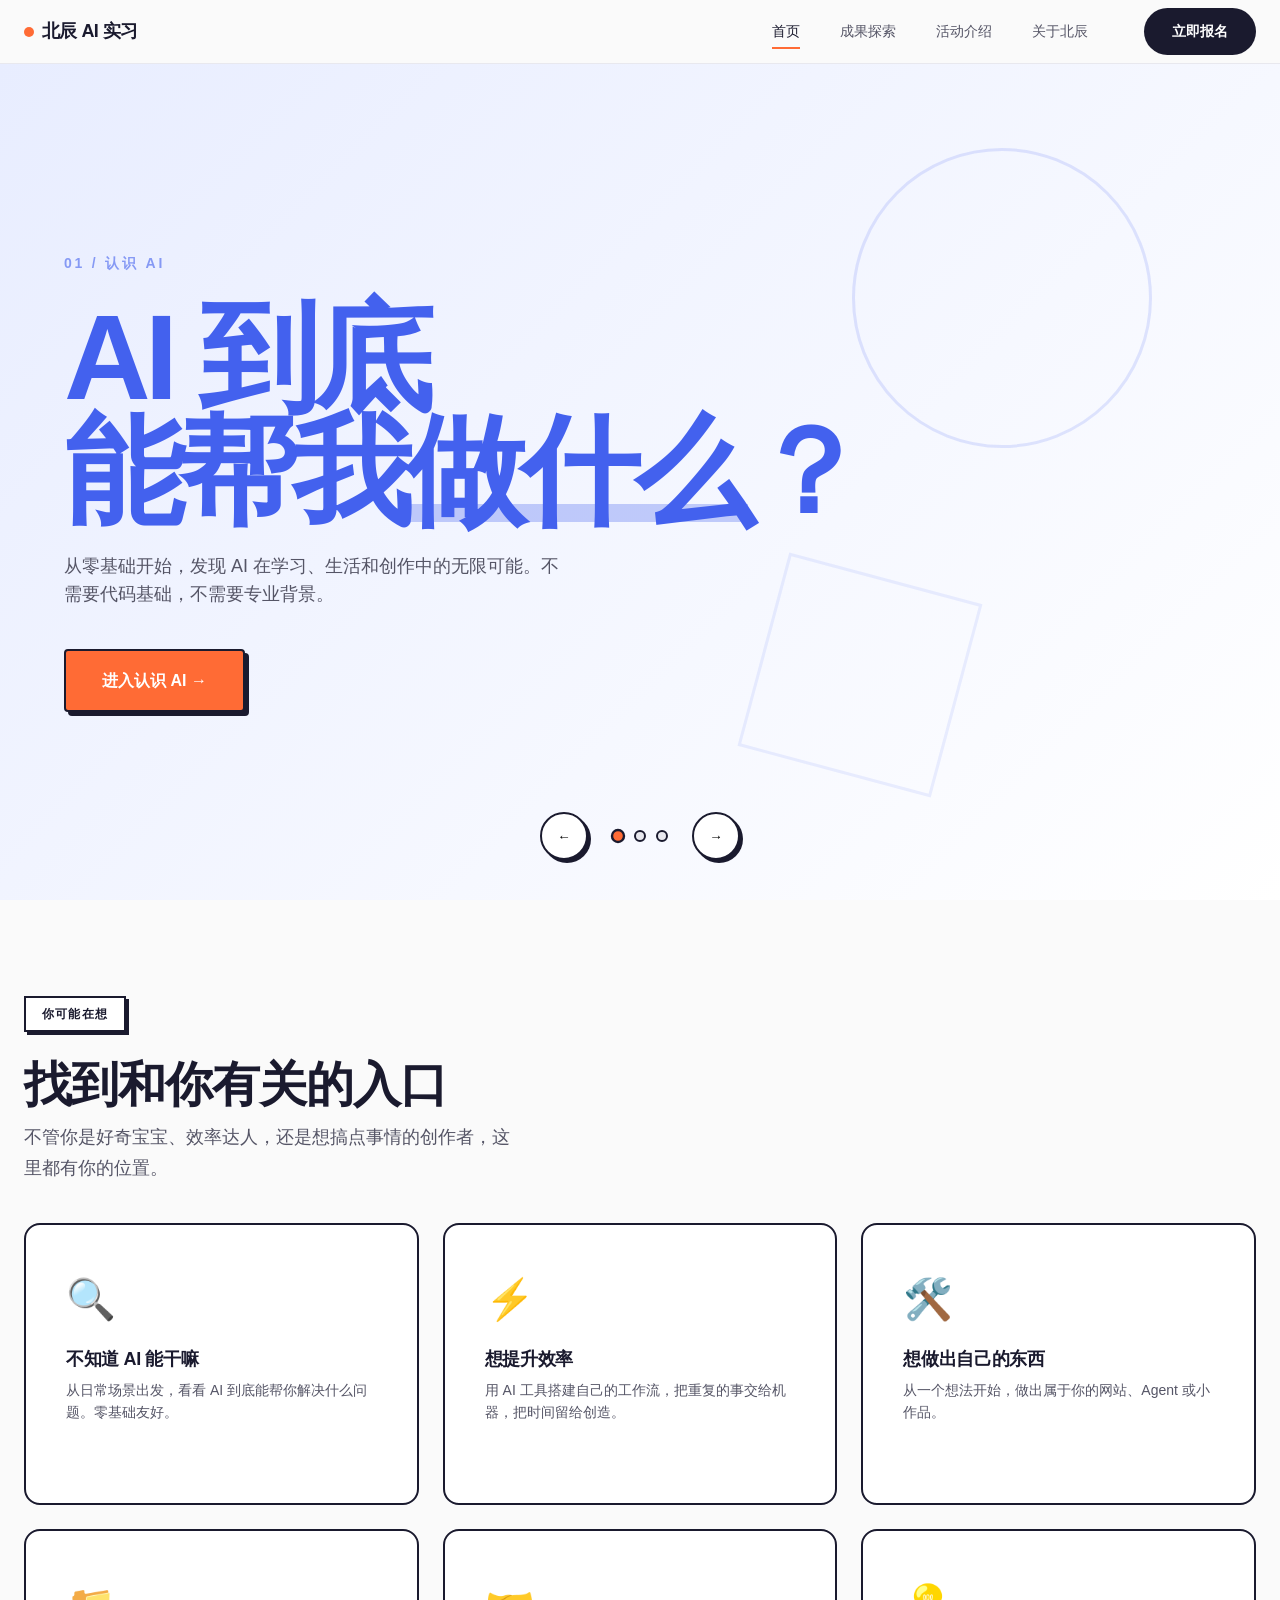
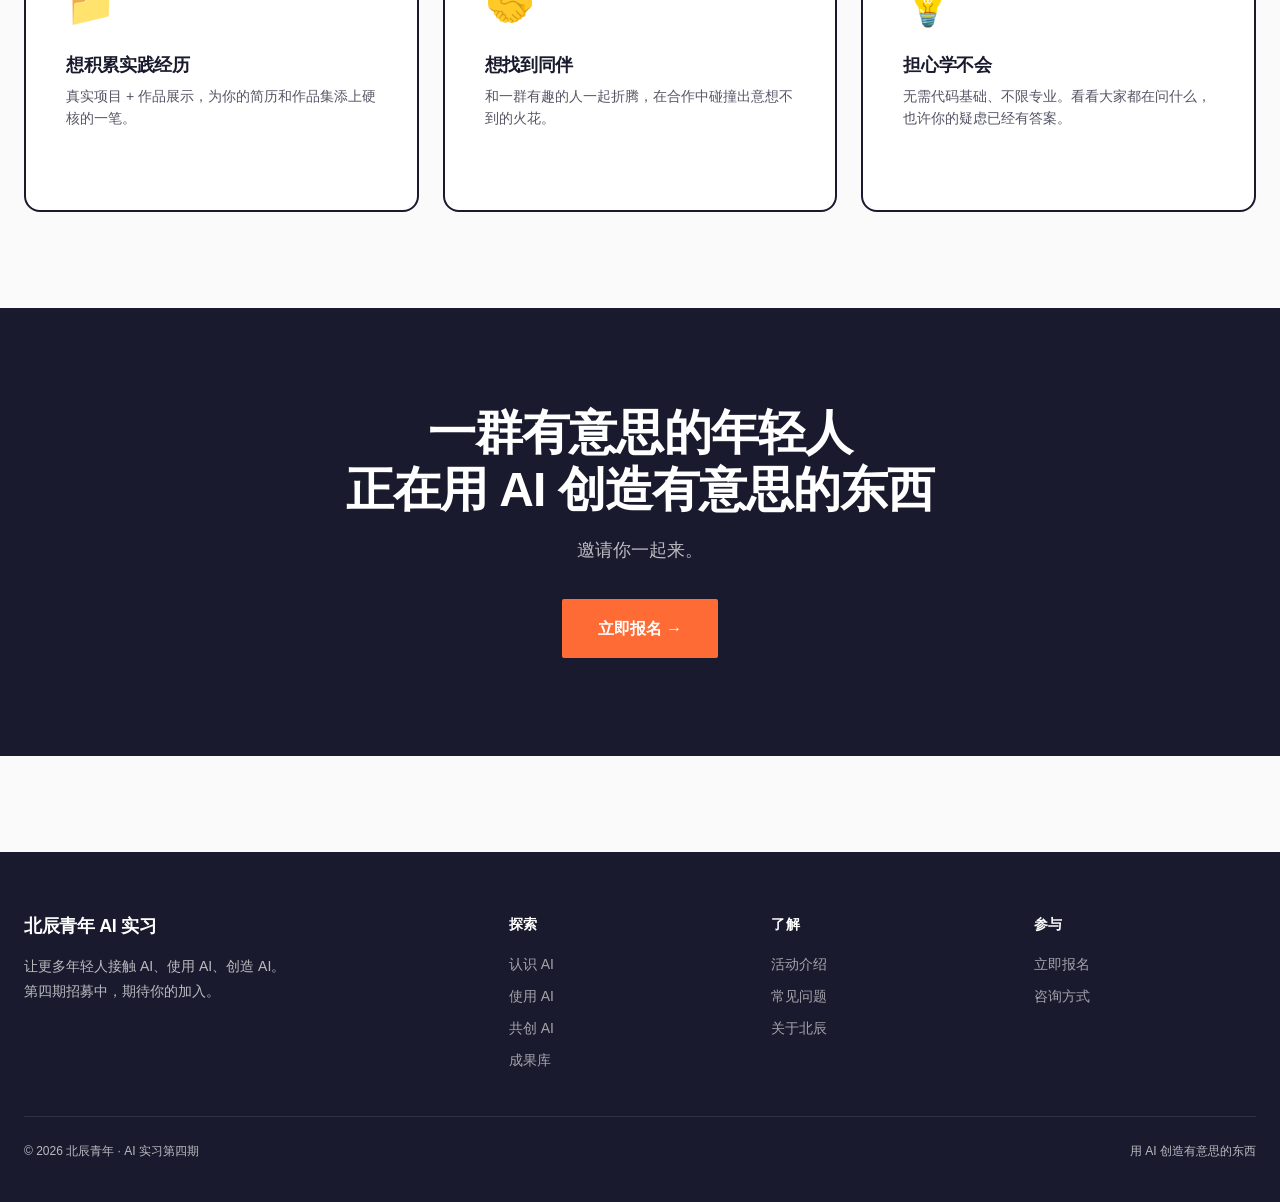
==== index.html @ 61114e10 "feat: 北辰青年AI实习第四期网站初版" ====
<!DOCTYPE html>
<html lang="zh-CN">
<head>
  <meta charset="UTF-8">
  <meta name="viewport" content="width=device-width, initial-scale=1.0">
  <title>北辰青年 AI 实习第四期 | 用 AI 创造有意思的东西</title>
  <meta name="description" content="北辰青年 AI 实习第四期招募中。零基础探索 AI，用 AI 做出自己的作品，和伙伴一起共创。">
  <link rel="stylesheet" href="assets/css/base.css">
  <link rel="stylesheet" href="assets/css/layout.css">
  <link rel="stylesheet" href="assets/css/components.css">
</head>
<body>

  <!-- 导航 -->
  <nav class="nav">
    <div class="nav-inner">
      <a href="index.html" class="nav-logo">
        <span class="nav-logo-dot"></span>
        北辰 AI 实习
      </a>
      <div class="nav-links">
        <a href="index.html" class="nav-link">首页</a>
        <a href="gallery.html" class="nav-link">成果探索</a>
        <a href="about-program.html" class="nav-link">活动介绍</a>
        <a href="about-us.html" class="nav-link">关于北辰</a>
        <a href="apply.html" class="btn btn-primary nav-cta">立即报名</a>
      </div>
      <div class="nav-toggle">
        <span></span><span></span><span></span>
      </div>
    </div>
  </nav>

  <!-- 移动端菜单 -->
  <div class="nav-mobile">
    <a href="index.html" class="nav-mobile-link">首页</a>
    <a href="gallery.html" class="nav-mobile-link">成果探索</a>
    <a href="about-program.html" class="nav-mobile-link">活动介绍</a>
    <a href="about-us.html" class="nav-mobile-link">关于北辰</a>
    <a href="apply.html" class="btn btn-primary" style="text-align:center;margin-top:16px;">立即报名</a>
  </div>

  <main class="main">

    <!-- 首页轮播 -->
    <section class="hero">
      <div class="carousel">
        <div class="carousel-track">

          <!-- Slide 1: 认识 AI -->
          <div class="carousel-slide slide-discover">
            <div class="carousel-deco deco-circle" style="color: var(--theme-discover);"></div>
            <div class="carousel-deco deco-square" style="color: var(--theme-discover);"></div>
            <div class="carousel-slide-inner">
              <div class="carousel-slide-number">01 / 认识 AI</div>
              <h1 class="carousel-slide-title">
                AI 到底<br>能帮我<span class="highlight">做什么</span>？
              </h1>
              <p class="carousel-slide-desc">
                从零基础开始，发现 AI 在学习、生活和创作中的无限可能。不需要代码基础，不需要专业背景。
              </p>
              <a href="discover.html" class="btn btn-brutal btn-lg">进入认识 AI →</a>
            </div>
          </div>

          <!-- Slide 2: 使用 AI -->
          <div class="carousel-slide slide-create">
            <div class="carousel-deco deco-circle" style="color: var(--theme-create);"></div>
            <div class="carousel-deco deco-line" style="color: var(--theme-create);"></div>
            <div class="carousel-slide-inner">
              <div class="carousel-slide-number">02 / 使用 AI</div>
              <h1 class="carousel-slide-title">
                我能用 AI<br><span class="highlight">做出什么</span>？
              </h1>
              <p class="carousel-slide-desc">
                把想法变成作品。做网站、做 Agent、做效率工具，从 0 到 1 拥有自己的 AI 项目。
              </p>
              <a href="create.html" class="btn btn-brutal btn-lg">进入使用 AI →</a>
            </div>
          </div>

          <!-- Slide 3: 共创 AI -->
          <div class="carousel-slide slide-collab">
            <div class="carousel-deco deco-square" style="color: #059669;"></div>
            <div class="carousel-deco deco-circle" style="color: #059669;"></div>
            <div class="carousel-slide-inner">
              <div class="carousel-slide-number">03 / 共创 AI</div>
              <h1 class="carousel-slide-title">
                和伙伴一起<br>能<span class="highlight">创造什么</span>？
              </h1>
              <p class="carousel-slide-desc">
                组队实践、跨界碰撞，在真实项目中积累经验，找到志同道合的创作者。
              </p>
              <a href="collab.html" class="btn btn-brutal btn-lg">进入共创 AI →</a>
            </div>
          </div>

        </div>

        <!-- 控制 -->
        <div class="carousel-controls">
          <button class="carousel-arrow carousel-prev" aria-label="上一个">←</button>
          <div class="carousel-dots">
            <span class="carousel-dot active"></span>
            <span class="carousel-dot"></span>
            <span class="carousel-dot"></span>
          </div>
          <button class="carousel-arrow carousel-next" aria-label="下一个">→</button>
        </div>
      </div>
    </section>

    <!-- 需求方向卡片 -->
    <section class="needs-section">
      <div class="container">
        <div class="reveal">
          <span class="page-header-badge">你可能在想</span>
          <h2 style="font-size:var(--text-3xl);margin-bottom:8px;">找到和你有关的入口</h2>
          <p style="color:var(--color-text-secondary);font-size:var(--text-lg);max-width:500px;">不管你是好奇宝宝、效率达人，还是想搞点事情的创作者，这里都有你的位置。</p>
        </div>

        <div class="needs-grid">
          <a href="discover.html" class="need-card reveal" style="--card-accent: var(--theme-discover);">
            <div class="need-card-icon">🔍</div>
            <h3 class="need-card-title">不知道 AI 能干嘛</h3>
            <p class="need-card-desc">从日常场景出发，看看 AI 到底能帮你解决什么问题。零基础友好。</p>
            <div class="need-card-arrow">去看看 →</div>
          </a>

          <a href="create.html" class="need-card reveal" style="--card-accent: var(--theme-create);">
            <div class="need-card-icon">⚡</div>
            <h3 class="need-card-title">想提升效率</h3>
            <p class="need-card-desc">用 AI 工具搭建自己的工作流，把重复的事交给机器，把时间留给创造。</p>
            <div class="need-card-arrow">去看看 →</div>
          </a>

          <a href="create.html" class="need-card reveal" style="--card-accent: var(--theme-create);">
            <div class="need-card-icon">🛠️</div>
            <h3 class="need-card-title">想做出自己的东西</h3>
            <p class="need-card-desc">从一个想法开始，做出属于你的网站、Agent 或小作品。</p>
            <div class="need-card-arrow">去看看 →</div>
          </a>

          <a href="gallery.html" class="need-card reveal" style="--card-accent: var(--theme-collab);">
            <div class="need-card-icon">📁</div>
            <h3 class="need-card-title">想积累实践经历</h3>
            <p class="need-card-desc">真实项目 + 作品展示，为你的简历和作品集添上硬核的一笔。</p>
            <div class="need-card-arrow">去看看 →</div>
          </a>

          <a href="collab.html" class="need-card reveal" style="--card-accent: var(--theme-collab);">
            <div class="need-card-icon">🤝</div>
            <h3 class="need-card-title">想找到同伴</h3>
            <p class="need-card-desc">和一群有趣的人一起折腾，在合作中碰撞出意想不到的火花。</p>
            <div class="need-card-arrow">去看看 →</div>
          </a>

          <a href="about-program.html#faq" class="need-card reveal" style="--card-accent: var(--color-accent-2);">
            <div class="need-card-icon">💡</div>
            <h3 class="need-card-title">担心学不会</h3>
            <p class="need-card-desc">无需代码基础、不限专业。看看大家都在问什么，也许你的疑虑已经有答案。</p>
            <div class="need-card-arrow">去看看 →</div>
          </a>
        </div>
      </div>
    </section>

    <!-- CTA -->
    <section class="section" style="background:var(--color-text);color:#fff;text-align:center;">
      <div class="container reveal">
        <h2 style="font-size:var(--text-3xl);margin-bottom:16px;color:#fff;">一群有意思的年轻人<br>正在用 AI 创造有意思的东西</h2>
        <p style="color:rgba(255,255,255,0.7);font-size:var(--text-lg);margin-bottom:32px;">邀请你一起来。</p>
        <a href="apply.html" class="btn btn-brutal btn-lg" style="background:var(--color-accent);">立即报名 →</a>
      </div>
    </section>

  </main>

  <!-- 页脚 -->
  <footer class="footer">
    <div class="container">
      <div class="footer-inner">
        <div class="footer-brand">
          <h3>北辰青年 AI 实习</h3>
          <p>让更多年轻人接触 AI、使用 AI、创造 AI。<br>第四期招募中，期待你的加入。</p>
        </div>
        <div class="footer-col">
          <h4>探索</h4>
          <a href="discover.html">认识 AI</a>
          <a href="create.html">使用 AI</a>
          <a href="collab.html">共创 AI</a>
          <a href="gallery.html">成果库</a>
        </div>
        <div class="footer-col">
          <h4>了解</h4>
          <a href="about-program.html">活动介绍</a>
          <a href="about-program.html#faq">常见问题</a>
          <a href="about-us.html">关于北辰</a>
        </div>
        <div class="footer-col">
          <h4>参与</h4>
          <a href="apply.html">立即报名</a>
          <a href="apply.html">咨询方式</a>
        </div>
      </div>
      <div class="footer-bottom">
        <span>© 2026 北辰青年 · AI 实习第四期</span>
        <span>用 AI 创造有意思的东西</span>
      </div>
    </div>
  </footer>

  <script src="assets/js/main.js"></script>
  <script src="assets/js/carousel.js"></script>
</body>
</html>
---- assets/css/base.css ----
/* ============================================
   北辰青年 AI 实习 - 基础样式与变量
   ============================================ */

/* --- CSS 变量 --- */
:root {
  /* 主色 */
  --color-primary: #2D3436;
  --color-accent: #FF6B35;
  --color-accent-2: #00B4D8;
  --color-accent-3: #7B2CBF;

  /* 三主题色 */
  --theme-discover: #4361EE;      /* 认识AI - 探索蓝 */
  --theme-discover-light: #E8EDFF;
  --theme-create: #FF6B35;        /* 使用AI - 创造橙 */
  --theme-create-light: #FFF0E8;
  --theme-collab: #06D6A0;        /* 共创AI - 协作绿 */
  --theme-collab-light: #E6FFF7;

  /* 中性色 */
  --color-bg: #FAFAFA;
  --color-bg-alt: #FFFFFF;
  --color-text: #1A1A2E;
  --color-text-secondary: #555566;
  --color-text-muted: #9999AA;
  --color-border: #E8E8EE;
  --color-border-dark: #1A1A2E;

  /* 字体 */
  --font-sans: 'PingFang SC', 'Hiragino Sans GB', 'Microsoft YaHei', -apple-system, BlinkMacSystemFont, 'Segoe UI', sans-serif;
  --font-display: 'PingFang SC', 'Hiragino Sans GB', 'Microsoft YaHei', sans-serif;
  --font-mono: 'SF Mono', 'Fira Code', monospace;

  /* 字号 */
  --text-xs: 12px;
  --text-sm: 14px;
  --text-base: 16px;
  --text-lg: 18px;
  --text-xl: 24px;
  --text-2xl: 32px;
  --text-3xl: 48px;
  --text-4xl: 72px;
  --text-hero: 120px;

  /* 间距 */
  --space-xs: 8px;
  --space-sm: 16px;
  --space-md: 24px;
  --space-lg: 40px;
  --space-xl: 64px;
  --space-2xl: 96px;

  /* 圆角 */
  --radius-sm: 4px;
  --radius-md: 8px;
  --radius-lg: 16px;
  --radius-full: 999px;

  /* 阴影 */
  --shadow-sm: 0 2px 8px rgba(0,0,0,0.06);
  --shadow-md: 0 4px 16px rgba(0,0,0,0.1);
  --shadow-lg: 0 8px 32px rgba(0,0,0,0.12);
  --shadow-brutal: 4px 4px 0 var(--color-border-dark);

  /* 导航 */
  --nav-height: 64px;

  /* 动效 */
  --transition-fast: 0.2s ease;
  --transition-base: 0.4s cubic-bezier(0.4, 0, 0.2, 1);
  --transition-slow: 0.8s cubic-bezier(0.4, 0, 0.2, 1);
}

/* --- 重置 --- */
*, *::before, *::after {
  margin: 0;
  padding: 0;
  box-sizing: border-box;
}

html {
  scroll-behavior: smooth;
  -webkit-font-smoothing: antialiased;
  -moz-osx-font-smoothing: grayscale;
}

body {
  font-family: var(--font-sans);
  font-size: var(--text-base);
  line-height: 1.7;
  color: var(--color-text);
  background: var(--color-bg);
  overflow-x: hidden;
}

img {
  max-width: 100%;
  height: auto;
  display: block;
}

a {
  color: inherit;
  text-decoration: none;
  transition: color var(--transition-fast);
}

a:hover {
  color: var(--color-accent);
}

button {
  font-family: inherit;
  cursor: pointer;
  border: none;
  background: none;
}

ul, ol {
  list-style: none;
}

/* --- 排版 --- */
h1, h2, h3, h4, h5, h6 {
  font-family: var(--font-display);
  font-weight: 800;
  line-height: 1.2;
  letter-spacing: -0.02em;
}

h1 { font-size: var(--text-3xl); }
h2 { font-size: var(--text-2xl); }
h3 { font-size: var(--text-xl); }

p {
  margin-bottom: var(--space-sm);
}

/* --- 工具类 --- */
.container {
  max-width: 1280px;
  margin: 0 auto;
  padding: 0 var(--space-md);
}

.container-wide {
  max-width: 1440px;
  margin: 0 auto;
  padding: 0 var(--space-md);
}

.text-center { text-align: center; }
.text-accent { color: var(--color-accent); }

.section {
  padding: var(--space-2xl) 0;
}

.section-sm {
  padding: var(--space-xl) 0;
}

/* --- 按钮 --- */
.btn {
  display: inline-flex;
  align-items: center;
  gap: var(--space-xs);
  padding: 12px 28px;
  font-size: var(--text-sm);
  font-weight: 600;
  border-radius: var(--radius-full);
  transition: all var(--transition-fast);
  cursor: pointer;
  white-space: nowrap;
}

.btn-primary {
  background: var(--color-text);
  color: #fff;
}

.btn-primary:hover {
  background: var(--color-accent);
  color: #fff;
  transform: translateY(-2px);
  box-shadow: var(--shadow-md);
}

.btn-outline {
  border: 2px solid var(--color-text);
  color: var(--color-text);
  background: transparent;
}

.btn-outline:hover {
  background: var(--color-text);
  color: #fff;
}

.btn-brutal {
  background: var(--color-accent);
  color: #fff;
  border: 2px solid var(--color-border-dark);
  box-shadow: var(--shadow-brutal);
  border-radius: var(--radius-sm);
}

.btn-brutal:hover {
  transform: translate(-2px, -2px);
  box-shadow: 6px 6px 0 var(--color-border-dark);
}

.btn-lg {
  padding: 16px 36px;
  font-size: var(--text-base);
}

/* --- 标签 --- */
.tag {
  display: inline-block;
  padding: 4px 12px;
  font-size: var(--text-xs);
  font-weight: 600;
  border-radius: var(--radius-full);
  background: var(--color-bg-alt);
  border: 1px solid var(--color-border);
}

.tag-discover { background: var(--theme-discover-light); color: var(--theme-discover); border-color: var(--theme-discover); }
.tag-create { background: var(--theme-create-light); color: var(--theme-create); border-color: var(--theme-create); }
.tag-collab { background: var(--theme-collab-light); color: var(--theme-collab); border-color: var(--theme-collab); }

/* --- 卡片 --- */
.card {
  background: var(--color-bg-alt);
  border-radius: var(--radius-lg);
  padding: var(--space-lg);
  transition: all var(--transition-base);
  border: 1px solid var(--color-border);
}

.card:hover {
  transform: translateY(-4px);
  box-shadow: var(--shadow-lg);
}

/* --- 滚动动画 --- */
.reveal {
  opacity: 0;
  transform: translateY(30px);
  transition: opacity var(--transition-slow), transform var(--transition-slow);
}

.reveal.visible {
  opacity: 1;
  transform: translateY(0);
}

/* --- 响应式 --- */
@media (max-width: 768px) {
  :root {
    --text-hero: 56px;
    --text-4xl: 48px;
    --text-3xl: 32px;
    --text-2xl: 24px;
    --space-2xl: 64px;
    --space-xl: 40px;
  }

  .section {
    padding: var(--space-xl) 0;
  }
}

@media (max-width: 480px) {
  :root {
    --text-hero: 40px;
    --text-4xl: 36px;
  }
}
---- assets/css/layout.css ----
/* ============================================
   布局与导航样式
   ============================================ */

/* --- 全局导航 --- */
.nav {
  position: fixed;
  top: 0;
  left: 0;
  right: 0;
  height: var(--nav-height);
  background: rgba(250, 250, 250, 0.92);
  backdrop-filter: blur(12px);
  -webkit-backdrop-filter: blur(12px);
  border-bottom: 1px solid var(--color-border);
  z-index: 1000;
  transition: all var(--transition-base);
}

.nav.scrolled {
  box-shadow: var(--shadow-sm);
}

.nav-inner {
  max-width: 1440px;
  margin: 0 auto;
  padding: 0 var(--space-md);
  height: 100%;
  display: flex;
  align-items: center;
  justify-content: space-between;
}

.nav-logo {
  font-size: var(--text-lg);
  font-weight: 800;
  letter-spacing: -0.03em;
  display: flex;
  align-items: center;
  gap: 8px;
}

.nav-logo-dot {
  width: 10px;
  height: 10px;
  background: var(--color-accent);
  border-radius: 50%;
  display: inline-block;
}

.nav-links {
  display: flex;
  align-items: center;
  gap: var(--space-lg);
}

.nav-link {
  font-size: var(--text-sm);
  font-weight: 500;
  color: var(--color-text-secondary);
  position: relative;
  padding: 4px 0;
}

.nav-link:hover,
.nav-link.active {
  color: var(--color-text);
}

.nav-link.active::after {
  content: '';
  position: absolute;
  bottom: -2px;
  left: 0;
  right: 0;
  height: 2px;
  background: var(--color-accent);
}

.nav-cta {
  margin-left: var(--space-sm);
}

/* 移动端菜单按钮 */
.nav-toggle {
  display: none;
  flex-direction: column;
  gap: 5px;
  padding: 8px;
  cursor: pointer;
}

.nav-toggle span {
  width: 24px;
  height: 2px;
  background: var(--color-text);
  transition: all var(--transition-fast);
}

.nav-toggle.open span:nth-child(1) {
  transform: rotate(45deg) translate(5px, 5px);
}

.nav-toggle.open span:nth-child(2) {
  opacity: 0;
}

.nav-toggle.open span:nth-child(3) {
  transform: rotate(-45deg) translate(5px, -5px);
}

/* 移动端菜单 */
.nav-mobile {
  display: none;
  position: fixed;
  top: var(--nav-height);
  left: 0;
  right: 0;
  bottom: 0;
  background: var(--color-bg);
  padding: var(--space-lg) var(--space-md);
  z-index: 999;
  flex-direction: column;
  gap: var(--space-md);
}

.nav-mobile.open {
  display: flex;
}

.nav-mobile-link {
  font-size: var(--text-xl);
  font-weight: 600;
  padding: var(--space-sm) 0;
  border-bottom: 1px solid var(--color-border);
}

/* --- 主内容区 --- */
.main {
  padding-top: var(--nav-height);
  min-height: 100vh;
}

/* --- 页脚 --- */
.footer {
  background: var(--color-text);
  color: rgba(255,255,255,0.7);
  padding: var(--space-xl) 0 var(--space-lg);
  margin-top: var(--space-2xl);
}

.footer-inner {
  display: grid;
  grid-template-columns: 2fr 1fr 1fr 1fr;
  gap: var(--space-lg);
  margin-bottom: var(--space-lg);
}

.footer-brand h3 {
  color: #fff;
  font-size: var(--text-lg);
  margin-bottom: var(--space-sm);
}

.footer-brand p {
  font-size: var(--text-sm);
  line-height: 1.8;
}

.footer-col h4 {
  color: #fff;
  font-size: var(--text-sm);
  margin-bottom: var(--space-sm);
  text-transform: uppercase;
  letter-spacing: 0.05em;
}

.footer-col a {
  display: block;
  font-size: var(--text-sm);
  padding: 4px 0;
  color: rgba(255,255,255,0.6);
}

.footer-col a:hover {
  color: #fff;
}

.footer-bottom {
  border-top: 1px solid rgba(255,255,255,0.1);
  padding-top: var(--space-md);
  font-size: var(--text-xs);
  display: flex;
  justify-content: space-between;
  align-items: center;
}

/* --- 页面头部（内页） --- */
.page-header {
  padding: var(--space-2xl) 0 var(--space-xl);
  position: relative;
  overflow: hidden;
}

.page-header-title {
  font-size: var(--text-4xl);
  font-weight: 900;
  line-height: 1.1;
  margin-bottom: var(--space-sm);
  letter-spacing: -0.04em;
}

.page-header-subtitle {
  font-size: var(--text-lg);
  color: var(--color-text-secondary);
  max-width: 600px;
}

.page-header-badge {
  display: inline-block;
  padding: 6px 16px;
  background: var(--color-bg-alt);
  border: 2px solid var(--color-border-dark);
  font-size: var(--text-xs);
  font-weight: 700;
  text-transform: uppercase;
  letter-spacing: 0.1em;
  margin-bottom: var(--space-md);
  box-shadow: 3px 3px 0 var(--color-border-dark);
}

/* --- 响应式 --- */
@media (max-width: 900px) {
  .nav-links {
    display: none;
  }

  .nav-toggle {
    display: flex;
  }

  .footer-inner {
    grid-template-columns: 1fr 1fr;
  }
}

@media (max-width: 480px) {
  .footer-inner {
    grid-template-columns: 1fr;
  }

  .footer-bottom {
    flex-direction: column;
    gap: var(--space-xs);
    text-align: center;
  }
}
---- assets/css/components.css ----
/* ============================================
   组件样式 - 轮播、卡片、FAQ、筛选等
   ============================================ */

/* --- 首页轮播 --- */
.hero {
  position: relative;
  height: calc(100vh - var(--nav-height));
  min-height: 600px;
  overflow: hidden;
}

.carousel {
  position: relative;
  width: 100%;
  height: 100%;
}

.carousel-track {
  display: flex;
  height: 100%;
  transition: transform 0.7s cubic-bezier(0.4, 0, 0.2, 1);
}

.carousel-slide {
  min-width: 100%;
  height: 100%;
  display: flex;
  align-items: center;
  position: relative;
  padding: 0 var(--space-xl);
}

.carousel-slide-inner {
  max-width: 1280px;
  margin: 0 auto;
  width: 100%;
  position: relative;
  z-index: 2;
}

.carousel-slide-number {
  font-size: var(--text-sm);
  font-weight: 700;
  letter-spacing: 0.2em;
  text-transform: uppercase;
  margin-bottom: var(--space-md);
  opacity: 0.6;
}

.carousel-slide-title {
  font-size: var(--text-hero);
  font-weight: 900;
  line-height: 0.95;
  letter-spacing: -0.05em;
  margin-bottom: var(--space-md);
  max-width: 900px;
}

.carousel-slide-title .highlight {
  display: inline-block;
  position: relative;
}

.carousel-slide-title .highlight::after {
  content: '';
  position: absolute;
  bottom: 0.05em;
  left: 0;
  right: 0;
  height: 0.15em;
  background: currentColor;
  opacity: 0.3;
  z-index: -1;
}

.carousel-slide-desc {
  font-size: var(--text-lg);
  color: var(--color-text-secondary);
  max-width: 500px;
  margin-bottom: var(--space-lg);
  line-height: 1.6;
}

/* 三主题背景 */
.slide-discover {
  background: linear-gradient(135deg, var(--theme-discover-light) 0%, #fff 100%);
}
.slide-discover .carousel-slide-title { color: var(--theme-discover); }
.slide-discover .carousel-slide-number { color: var(--theme-discover); }

.slide-create {
  background: linear-gradient(135deg, var(--theme-create-light) 0%, #fff 100%);
}
.slide-create .carousel-slide-title { color: var(--theme-create); }
.slide-create .carousel-slide-number { color: var(--theme-create); }

.slide-collab {
  background: linear-gradient(135deg, var(--theme-collab-light) 0%, #fff 100%);
}
.slide-collab .carousel-slide-title { color: #059669; }
.slide-collab .carousel-slide-number { color: #059669; }

/* 轮播装饰图形 */
.carousel-deco {
  position: absolute;
  pointer-events: none;
  z-index: 1;
}

.deco-circle {
  width: 300px;
  height: 300px;
  border-radius: 50%;
  border: 3px solid currentColor;
  opacity: 0.15;
  top: 10%;
  right: 10%;
}

.deco-square {
  width: 200px;
  height: 200px;
  border: 3px solid currentColor;
  opacity: 0.1;
  bottom: 15%;
  right: 25%;
  transform: rotate(15deg);
}

.deco-line {
  width: 150px;
  height: 3px;
  background: currentColor;
  opacity: 0.2;
  top: 25%;
  right: 15%;
}

/* 轮播控制 */
.carousel-controls {
  position: absolute;
  bottom: var(--space-lg);
  left: 50%;
  transform: translateX(-50%);
  display: flex;
  align-items: center;
  gap: var(--space-md);
  z-index: 10;
}

.carousel-arrow {
  width: 48px;
  height: 48px;
  border-radius: 50%;
  background: var(--color-bg-alt);
  border: 2px solid var(--color-border-dark);
  display: flex;
  align-items: center;
  justify-content: center;
  cursor: pointer;
  transition: all var(--transition-fast);
  box-shadow: 3px 3px 0 var(--color-border-dark);
}

.carousel-arrow:hover {
  background: var(--color-text);
  color: #fff;
  transform: scale(1.05);
}

.carousel-arrow:active {
  transform: translate(2px, 2px);
  box-shadow: 1px 1px 0 var(--color-border-dark);
}

.carousel-dots {
  display: flex;
  gap: 10px;
}

.carousel-dot {
  width: 12px;
  height: 12px;
  border-radius: 50%;
  background: var(--color-border);
  border: 2px solid var(--color-border-dark);
  cursor: pointer;
  transition: all var(--transition-fast);
}

.carousel-dot.active {
  background: var(--color-accent);
  transform: scale(1.2);
}

/* --- 需求方向卡片 --- */
.needs-section {
  padding: var(--space-2xl) 0;
}

.needs-grid {
  display: grid;
  grid-template-columns: repeat(3, 1fr);
  gap: var(--space-md);
  margin-top: var(--space-lg);
}

.need-card {
  background: var(--color-bg-alt);
  border: 2px solid var(--color-border-dark);
  border-radius: var(--radius-lg);
  padding: var(--space-lg);
  cursor: pointer;
  transition: all var(--transition-base);
  position: relative;
  overflow: hidden;
}

.need-card::before {
  content: '';
  position: absolute;
  top: 0;
  left: 0;
  width: 100%;
  height: 4px;
  background: var(--card-accent, var(--color-accent));
  transform: scaleX(0);
  transform-origin: left;
  transition: transform var(--transition-base);
}

.need-card:hover {
  transform: translateY(-6px);
  box-shadow: 6px 6px 0 var(--color-border-dark);
}

.need-card:hover::before {
  transform: scaleX(1);
}

.need-card-icon {
  font-size: 40px;
  margin-bottom: var(--space-sm);
}

.need-card-title {
  font-size: var(--text-lg);
  font-weight: 700;
  margin-bottom: var(--space-xs);
}

.need-card-desc {
  font-size: var(--text-sm);
  color: var(--color-text-secondary);
  line-height: 1.6;
}

.need-card-arrow {
  margin-top: var(--space-sm);
  font-size: var(--text-sm);
  font-weight: 600;
  display: flex;
  align-items: center;
  gap: 6px;
  opacity: 0;
  transform: translateX(-10px);
  transition: all var(--transition-base);
}

.need-card:hover .need-card-arrow {
  opacity: 1;
  transform: translateX(0);
}

/* --- 主题页 --- */
.theme-hero {
  padding: var(--space-2xl) 0;
  position: relative;
  overflow: hidden;
}

.theme-hero-title {
  font-size: var(--text-4xl);
  font-weight: 900;
  line-height: 1.05;
  letter-spacing: -0.04em;
  margin-bottom: var(--space-md);
}

.theme-hero-question {
  font-size: var(--text-xl);
  color: var(--color-text-secondary);
  font-weight: 400;
  margin-bottom: var(--space-lg);
}

.theme-needs {
  display: grid;
  grid-template-columns: repeat(3, 1fr);
  gap: var(--space-md);
  margin: var(--space-xl) 0;
}

.theme-need-item {
  padding: var(--space-md);
  border-left: 4px solid var(--theme-color);
  background: var(--color-bg-alt);
  border-radius: 0 var(--radius-md) var(--radius-md) 0;
}

.theme-need-item h4 {
  font-size: var(--text-base);
  font-weight: 700;
  margin-bottom: 6px;
}

.theme-need-item p {
  font-size: var(--text-sm);
  color: var(--color-text-secondary);
  margin: 0;
}

/* 作品预览占位 */
.works-preview {
  display: grid;
  grid-template-columns: repeat(3, 1fr);
  gap: var(--space-md);
  margin: var(--space-lg) 0;
}

.work-placeholder {
  aspect-ratio: 4/3;
  background: var(--color-bg-alt);
  border: 2px dashed var(--color-border);
  border-radius: var(--radius-lg);
  display: flex;
  flex-direction: column;
  align-items: center;
  justify-content: center;
  color: var(--color-text-muted);
  gap: var(--space-xs);
  transition: all var(--transition-base);
}

.work-placeholder:hover {
  border-color: var(--theme-color);
  color: var(--theme-color);
}

.work-placeholder-icon {
  font-size: 36px;
  opacity: 0.5;
}

.work-placeholder-text {
  font-size: var(--text-sm);
  font-weight: 500;
}

/* --- 成果库 --- */
.gallery-filters {
  display: flex;
  gap: var(--space-xs);
  margin-bottom: var(--space-lg);
  flex-wrap: wrap;
}

.filter-btn {
  padding: 8px 20px;
  border-radius: var(--radius-full);
  border: 2px solid var(--color-border-dark);
  background: var(--color-bg-alt);
  font-size: var(--text-sm);
  font-weight: 600;
  cursor: pointer;
  transition: all var(--transition-fast);
}

.filter-btn:hover {
  background: var(--color-text);
  color: #fff;
}

.filter-btn.active {
  background: var(--color-text);
  color: #fff;
}

.gallery-grid {
  display: grid;
  grid-template-columns: repeat(3, 1fr);
  gap: var(--space-md);
}

.gallery-empty {
  grid-column: 1 / -1;
  text-align: center;
  padding: var(--space-2xl) var(--space-lg);
  background: var(--color-bg-alt);
  border-radius: var(--radius-lg);
  border: 2px dashed var(--color-border);
}

.gallery-empty-icon {
  font-size: 64px;
  margin-bottom: var(--space-md);
  opacity: 0.4;
}

.gallery-empty-title {
  font-size: var(--text-xl);
  font-weight: 700;
  margin-bottom: var(--space-xs);
}

.gallery-empty-desc {
  color: var(--color-text-secondary);
  font-size: var(--text-base);
}

/* 作品卡片（有数据时用） */
.work-card {
  background: var(--color-bg-alt);
  border-radius: var(--radius-lg);
  overflow: hidden;
  border: 1px solid var(--color-border);
  transition: all var(--transition-base);
  cursor: pointer;
}

.work-card:hover {
  transform: translateY(-4px);
  box-shadow: var(--shadow-lg);
}

.work-card-cover {
  aspect-ratio: 16/10;
  background: linear-gradient(135deg, var(--theme-discover-light), var(--theme-create-light));
  display: flex;
  align-items: center;
  justify-content: center;
  font-size: 48px;
}

.work-card-body {
  padding: var(--space-md);
}

.work-card-title {
  font-size: var(--text-base);
  font-weight: 700;
  margin-bottom: 6px;
}

.work-card-meta {
  font-size: var(--text-xs);
  color: var(--color-text-muted);
  display: flex;
  gap: var(--space-sm);
}

/* --- FAQ --- */
.faq-list {
  max-width: 800px;
  margin: 0 auto;
}

.faq-item {
  border-bottom: 1px solid var(--color-border);
}

.faq-question {
  width: 100%;
  padding: var(--space-md) 0;
  display: flex;
  justify-content: space-between;
  align-items: center;
  font-size: var(--text-base);
  font-weight: 600;
  text-align: left;
  cursor: pointer;
  transition: color var(--transition-fast);
}

.faq-question:hover {
  color: var(--color-accent);
}

.faq-icon {
  font-size: var(--text-xl);
  font-weight: 300;
  transition: transform var(--transition-fast);
  flex-shrink: 0;
  margin-left: var(--space-sm);
}

.faq-item.open .faq-icon {
  transform: rotate(45deg);
}

.faq-answer {
  max-height: 0;
  overflow: hidden;
  transition: max-height var(--transition-base), padding var(--transition-base);
}

.faq-item.open .faq-answer {
  max-height: 500px;
  padding-bottom: var(--space-md);
}

.faq-answer p {
  color: var(--color-text-secondary);
  line-height: 1.8;
  font-size: var(--text-sm);
}

/* --- 流程时间线 --- */
.timeline {
  display: grid;
  grid-template-columns: repeat(4, 1fr);
  gap: var(--space-md);
  position: relative;
}

.timeline::before {
  content: '';
  position: absolute;
  top: 30px;
  left: 10%;
  right: 10%;
  height: 2px;
  background: var(--color-border);
  z-index: 0;
}

.timeline-step {
  text-align: center;
  position: relative;
  z-index: 1;
}

.timeline-step-num {
  width: 60px;
  height: 60px;
  border-radius: 50%;
  background: var(--color-bg-alt);
  border: 3px solid var(--color-border-dark);
  display: flex;
  align-items: center;
  justify-content: center;
  font-size: var(--text-xl);
  font-weight: 800;
  margin: 0 auto var(--space-sm);
  box-shadow: 3px 3px 0 var(--color-border-dark);
}

.timeline-step-title {
  font-size: var(--text-base);
  font-weight: 700;
  margin-bottom: 6px;
}

.timeline-step-desc {
  font-size: var(--text-sm);
  color: var(--color-text-secondary);
  line-height: 1.6;
}

/* --- 报名页 --- */
.apply-cta {
  text-align: center;
  padding: var(--space-2xl) 0;
}

.apply-qr {
  width: 200px;
  height: 200px;
  background: var(--color-bg-alt);
  border: 2px solid var(--color-border-dark);
  border-radius: var(--radius-md);
  margin: 0 auto var(--space-md);
  display: flex;
  align-items: center;
  justify-content: center;
  font-size: var(--text-sm);
  color: var(--color-text-muted);
}

/* --- 响应式 --- */
@media (max-width: 900px) {
  .needs-grid,
  .theme-needs,
  .works-preview,
  .gallery-grid {
    grid-template-columns: repeat(2, 1fr);
  }

  .timeline {
    grid-template-columns: repeat(2, 1fr);
    gap: var(--space-lg);
  }

  .timeline::before {
    display: none;
  }
}

@media (max-width: 600px) {
  .needs-grid,
  .theme-needs,
  .works-preview,
  .gallery-grid {
    grid-template-columns: 1fr;
  }

  .carousel-slide {
    padding: 0 var(--space-md);
  }

  .timeline {
    grid-template-columns: 1fr;
  }
}
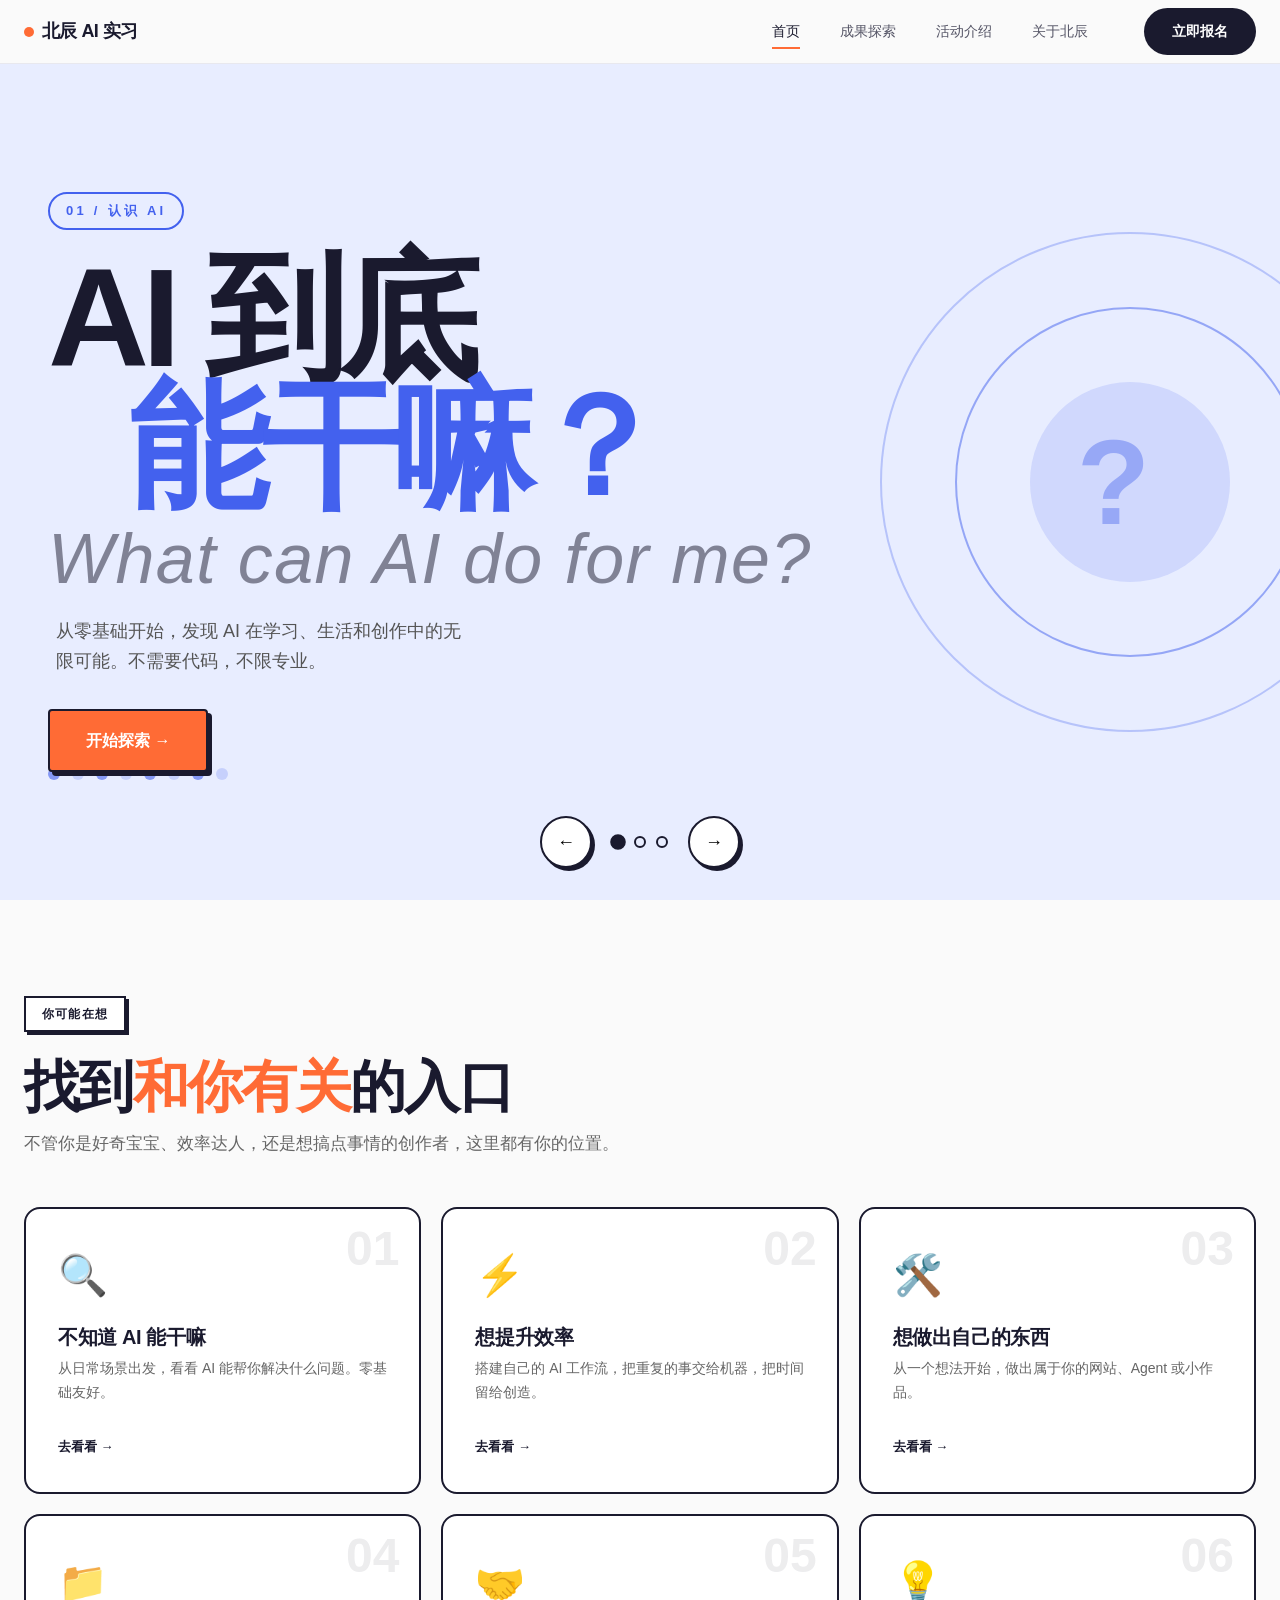
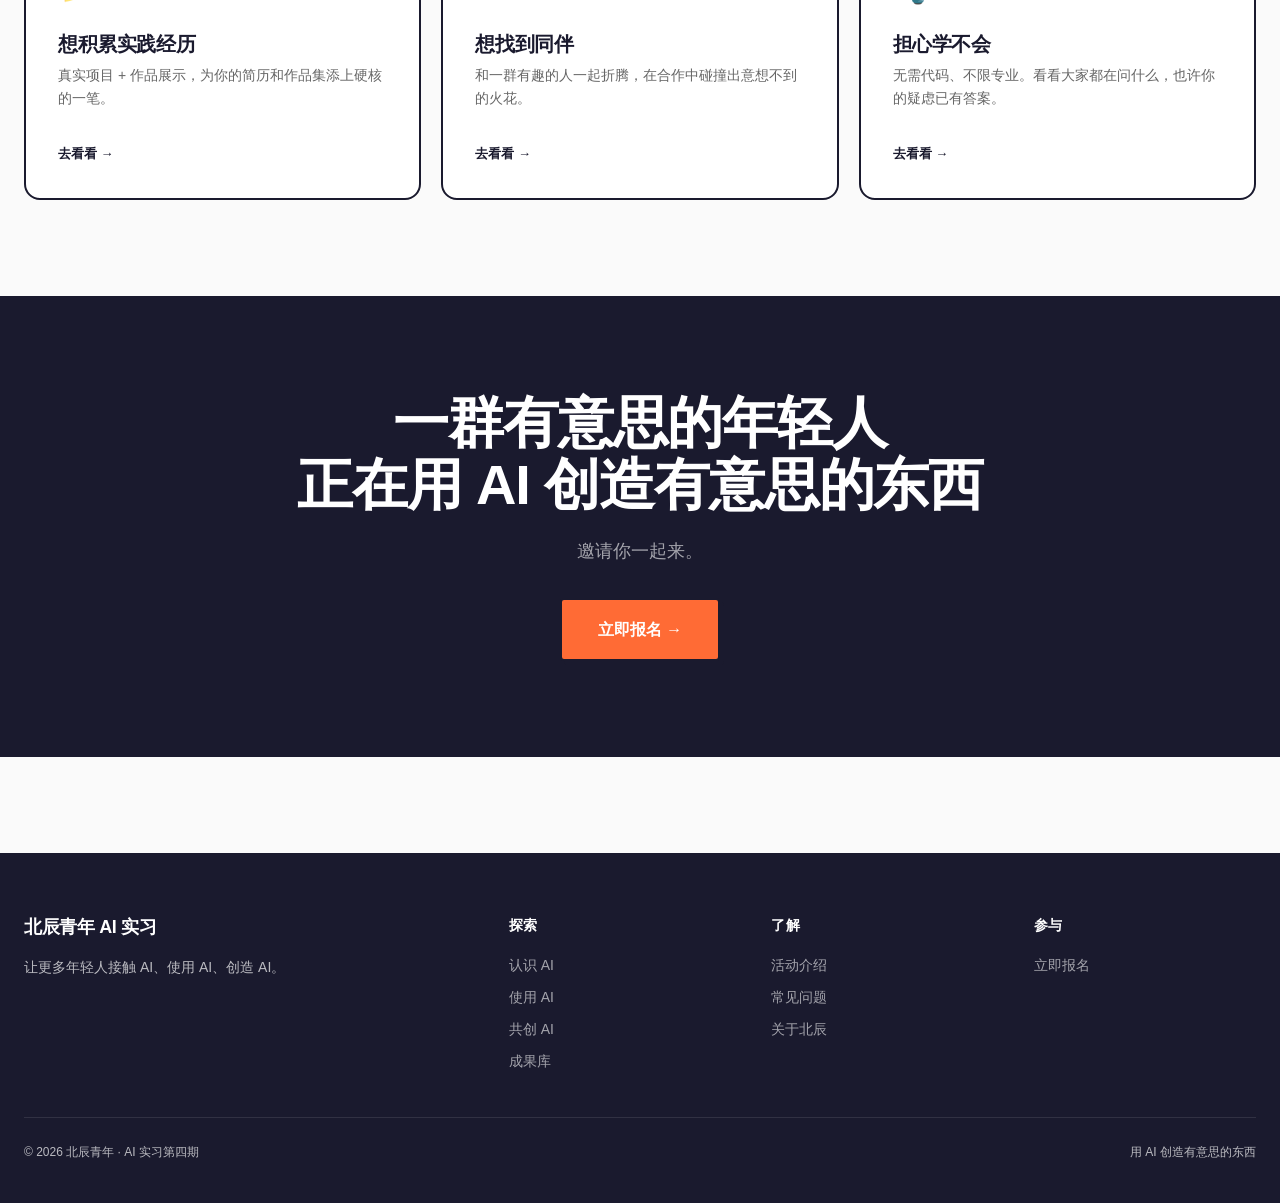
==== commit 26e85cde: "feat: V2视觉重构 - 海报级轮播、错位排版、填充11个作品" ====
--- a/index.html
+++ b/index.html
@@ -11,13 +11,9 @@
 </head>
 <body>
 
-  <!-- 导航 -->
   <nav class="nav">
     <div class="nav-inner">
-      <a href="index.html" class="nav-logo">
-        <span class="nav-logo-dot"></span>
-        北辰 AI 实习
-      </a>
+      <a href="index.html" class="nav-logo"><span class="nav-logo-dot"></span>北辰 AI 实习</a>
       <div class="nav-links">
         <a href="index.html" class="nav-link">首页</a>
         <a href="gallery.html" class="nav-link">成果探索</a>
@@ -25,13 +21,10 @@
         <a href="about-us.html" class="nav-link">关于北辰</a>
         <a href="apply.html" class="btn btn-primary nav-cta">立即报名</a>
       </div>
-      <div class="nav-toggle">
-        <span></span><span></span><span></span>
-      </div>
+      <div class="nav-toggle"><span></span><span></span><span></span></div>
     </div>
   </nav>
 
-  <!-- 移动端菜单 -->
   <div class="nav-mobile">
     <a href="index.html" class="nav-mobile-link">首页</a>
     <a href="gallery.html" class="nav-mobile-link">成果探索</a>
@@ -42,62 +35,96 @@
 
   <main class="main">
 
-    <!-- 首页轮播 -->
+    <!-- 首页轮播 V2 -->
     <section class="hero">
       <div class="carousel">
         <div class="carousel-track">
 
           <!-- Slide 1: 认识 AI -->
           <div class="carousel-slide slide-discover">
-            <div class="carousel-deco deco-circle" style="color: var(--theme-discover);"></div>
-            <div class="carousel-deco deco-square" style="color: var(--theme-discover);"></div>
+            <div class="deco-1"></div>
+            <div class="deco-2"></div>
+            <div class="deco-3"></div>
+            <div class="deco-question">?</div>
+            <div class="deco-dots">
+              <span></span><span></span><span></span><span></span>
+              <span></span><span></span><span></span><span></span>
+            </div>
             <div class="carousel-slide-inner">
-              <div class="carousel-slide-number">01 / 认识 AI</div>
-              <h1 class="carousel-slide-title">
-                AI 到底<br>能帮我<span class="highlight">做什么</span>？
+              <span class="slide-label">01 / 认识 AI</span>
+              <h1 class="slide-title">
+                AI 到底
+                <span class="line2">能干嘛？</span>
+                <span class="line3">What can AI do for me?</span>
               </h1>
-              <p class="carousel-slide-desc">
-                从零基础开始，发现 AI 在学习、生活和创作中的无限可能。不需要代码基础，不需要专业背景。
+              <p class="slide-desc">
+                从零基础开始，发现 AI 在学习、生活和创作中的无限可能。不需要代码，不限专业。
               </p>
-              <a href="discover.html" class="btn btn-brutal btn-lg">进入认识 AI →</a>
+              <a href="discover.html" class="btn btn-brutal btn-lg">开始探索 →</a>
             </div>
           </div>
 
           <!-- Slide 2: 使用 AI -->
           <div class="carousel-slide slide-create">
-            <div class="carousel-deco deco-circle" style="color: var(--theme-create);"></div>
-            <div class="carousel-deco deco-line" style="color: var(--theme-create);"></div>
+            <div class="deco-grid">
+              <span></span><span></span><span></span>
+              <span></span><span></span><span></span>
+              <span></span><span></span><span></span>
+            </div>
+            <div class="deco-arrow">↗</div>
+            <div class="deco-bracket"></div>
+            <div class="deco-bracket-2"></div>
             <div class="carousel-slide-inner">
-              <div class="carousel-slide-number">02 / 使用 AI</div>
-              <h1 class="carousel-slide-title">
-                我能用 AI<br><span class="highlight">做出什么</span>？
+              <span class="slide-label">02 / 使用 AI</span>
+              <h1 class="slide-title">
+                把想法
+                <span class="line2">做出来。</span>
+                <span class="line3">BUILD IT</span>
               </h1>
-              <p class="carousel-slide-desc">
-                把想法变成作品。做网站、做 Agent、做效率工具，从 0 到 1 拥有自己的 AI 项目。
+              <p class="slide-desc">
+                做网站、做 Agent、做效率工具。从 0 到 1，拥有属于你自己的 AI 作品。
               </p>
-              <a href="create.html" class="btn btn-brutal btn-lg">进入使用 AI →</a>
+              <a href="create.html" class="btn btn-brutal btn-lg">动手创造 →</a>
             </div>
           </div>
 
           <!-- Slide 3: 共创 AI -->
           <div class="carousel-slide slide-collab">
-            <div class="carousel-deco deco-square" style="color: #059669;"></div>
-            <div class="carousel-deco deco-circle" style="color: #059669;"></div>
+            <div class="deco-network">
+              <svg viewBox="0 0 1000 700" preserveAspectRatio="none">
+                <line x1="100" y1="150" x2="320" y2="220" stroke="#059669" stroke-width="2"/>
+                <line x1="320" y1="220" x2="180" y2="450" stroke="#059669" stroke-width="2"/>
+                <line x1="180" y1="450" x2="380" y2="520" stroke="#059669" stroke-width="2"/>
+                <line x1="320" y1="220" x2="550" y2="340" stroke="#059669" stroke-width="2"/>
+                <line x1="550" y1="340" x2="380" y2="520" stroke="#059669" stroke-width="2"/>
+                <line x1="550" y1="340" x2="900" y2="180" stroke="#059669" stroke-width="2"/>
+                <line x1="550" y1="340" x2="820" y2="480" stroke="#059669" stroke-width="2"/>
+              </svg>
+              <span class="node n1"></span>
+              <span class="node n2"></span>
+              <span class="node n3"></span>
+              <span class="node n4"></span>
+              <span class="node n5"></span>
+              <span class="node n6"></span>
+              <span class="node big n7"></span>
+            </div>
+            <div class="deco-amp">&</div>
             <div class="carousel-slide-inner">
-              <div class="carousel-slide-number">03 / 共创 AI</div>
-              <h1 class="carousel-slide-title">
-                和伙伴一起<br>能<span class="highlight">创造什么</span>？
+              <span class="slide-label">03 / 共创 AI</span>
+              <h1 class="slide-title">
+                一起
+                <span class="line2">搞点事情。</span>
+                <span class="line3">create together</span>
               </h1>
-              <p class="carousel-slide-desc">
-                组队实践、跨界碰撞，在真实项目中积累经验，找到志同道合的创作者。
+              <p class="slide-desc">
+                组队实践、跨界碰撞，在真实项目中找到志同道合的创作者。
               </p>
-              <a href="collab.html" class="btn btn-brutal btn-lg">进入共创 AI →</a>
-            </div>
-          </div>
-
-        </div>
-
-        <!-- 控制 -->
+              <a href="collab.html" class="btn btn-brutal btn-lg">加入共创 →</a>
+            </div>
+          </div>
+
+        </div>
+
         <div class="carousel-controls">
           <button class="carousel-arrow carousel-prev" aria-label="上一个">←</button>
           <div class="carousel-dots">
@@ -110,79 +137,86 @@
       </div>
     </section>
 
-    <!-- 需求方向卡片 -->
+    <!-- 需求方向 -->
     <section class="needs-section">
       <div class="container">
         <div class="reveal">
           <span class="page-header-badge">你可能在想</span>
-          <h2 style="font-size:var(--text-3xl);margin-bottom:8px;">找到和你有关的入口</h2>
-          <p style="color:var(--color-text-secondary);font-size:var(--text-lg);max-width:500px;">不管你是好奇宝宝、效率达人，还是想搞点事情的创作者，这里都有你的位置。</p>
+          <h2 class="section-title">找到<span class="accent">和你有关</span>的入口</h2>
+          <p style="color:#666;font-size:17px;margin-top:12px;">不管你是好奇宝宝、效率达人，还是想搞点事情的创作者，这里都有你的位置。</p>
         </div>
 
         <div class="needs-grid">
-          <a href="discover.html" class="need-card reveal" style="--card-accent: var(--theme-discover);">
+          <a href="discover.html" class="need-card reveal">
+            <span class="num">01</span>
             <div class="need-card-icon">🔍</div>
             <h3 class="need-card-title">不知道 AI 能干嘛</h3>
-            <p class="need-card-desc">从日常场景出发，看看 AI 到底能帮你解决什么问题。零基础友好。</p>
-            <div class="need-card-arrow">去看看 →</div>
-          </a>
-
-          <a href="create.html" class="need-card reveal" style="--card-accent: var(--theme-create);">
+            <p class="need-card-desc">从日常场景出发，看看 AI 能帮你解决什么问题。零基础友好。</p>
+            <span class="go">去看看 →</span>
+          </a>
+
+          <a href="create.html" class="need-card reveal">
+            <span class="num">02</span>
             <div class="need-card-icon">⚡</div>
             <h3 class="need-card-title">想提升效率</h3>
-            <p class="need-card-desc">用 AI 工具搭建自己的工作流，把重复的事交给机器，把时间留给创造。</p>
-            <div class="need-card-arrow">去看看 →</div>
-          </a>
-
-          <a href="create.html" class="need-card reveal" style="--card-accent: var(--theme-create);">
+            <p class="need-card-desc">搭建自己的 AI 工作流，把重复的事交给机器，把时间留给创造。</p>
+            <span class="go">去看看 →</span>
+          </a>
+
+          <a href="create.html" class="need-card reveal">
+            <span class="num">03</span>
             <div class="need-card-icon">🛠️</div>
             <h3 class="need-card-title">想做出自己的东西</h3>
             <p class="need-card-desc">从一个想法开始，做出属于你的网站、Agent 或小作品。</p>
-            <div class="need-card-arrow">去看看 →</div>
-          </a>
-
-          <a href="gallery.html" class="need-card reveal" style="--card-accent: var(--theme-collab);">
+            <span class="go">去看看 →</span>
+          </a>
+
+          <a href="gallery.html" class="need-card reveal">
+            <span class="num">04</span>
             <div class="need-card-icon">📁</div>
             <h3 class="need-card-title">想积累实践经历</h3>
             <p class="need-card-desc">真实项目 + 作品展示，为你的简历和作品集添上硬核的一笔。</p>
-            <div class="need-card-arrow">去看看 →</div>
-          </a>
-
-          <a href="collab.html" class="need-card reveal" style="--card-accent: var(--theme-collab);">
+            <span class="go">去看看 →</span>
+          </a>
+
+          <a href="collab.html" class="need-card reveal">
+            <span class="num">05</span>
             <div class="need-card-icon">🤝</div>
             <h3 class="need-card-title">想找到同伴</h3>
             <p class="need-card-desc">和一群有趣的人一起折腾，在合作中碰撞出意想不到的火花。</p>
-            <div class="need-card-arrow">去看看 →</div>
-          </a>
-
-          <a href="about-program.html#faq" class="need-card reveal" style="--card-accent: var(--color-accent-2);">
+            <span class="go">去看看 →</span>
+          </a>
+
+          <a href="about-program.html#faq" class="need-card reveal">
+            <span class="num">06</span>
             <div class="need-card-icon">💡</div>
             <h3 class="need-card-title">担心学不会</h3>
-            <p class="need-card-desc">无需代码基础、不限专业。看看大家都在问什么，也许你的疑虑已经有答案。</p>
-            <div class="need-card-arrow">去看看 →</div>
+            <p class="need-card-desc">无需代码、不限专业。看看大家都在问什么，也许你的疑虑已有答案。</p>
+            <span class="go">去看看 →</span>
           </a>
         </div>
       </div>
     </section>
 
     <!-- CTA -->
-    <section class="section" style="background:var(--color-text);color:#fff;text-align:center;">
+    <section class="section" style="background:#1a1a2e;color:#fff;text-align:center;">
       <div class="container reveal">
-        <h2 style="font-size:var(--text-3xl);margin-bottom:16px;color:#fff;">一群有意思的年轻人<br>正在用 AI 创造有意思的东西</h2>
-        <p style="color:rgba(255,255,255,0.7);font-size:var(--text-lg);margin-bottom:32px;">邀请你一起来。</p>
-        <a href="apply.html" class="btn btn-brutal btn-lg" style="background:var(--color-accent);">立即报名 →</a>
+        <h2 style="font-size:clamp(32px,5vw,56px);font-weight:900;line-height:1.1;margin-bottom:20px;color:#fff;">
+          一群有意思的年轻人<br>正在用 AI 创造有意思的东西
+        </h2>
+        <p style="color:rgba(255,255,255,0.6);font-size:18px;margin-bottom:32px;">邀请你一起来。</p>
+        <a href="apply.html" class="btn btn-brutal btn-lg" style="background:#FF6B35;">立即报名 →</a>
       </div>
     </section>
 
   </main>
 
-  <!-- 页脚 -->
   <footer class="footer">
     <div class="container">
       <div class="footer-inner">
         <div class="footer-brand">
           <h3>北辰青年 AI 实习</h3>
-          <p>让更多年轻人接触 AI、使用 AI、创造 AI。<br>第四期招募中，期待你的加入。</p>
+          <p>让更多年轻人接触 AI、使用 AI、创造 AI。</p>
         </div>
         <div class="footer-col">
           <h4>探索</h4>
@@ -200,7 +234,6 @@
         <div class="footer-col">
           <h4>参与</h4>
           <a href="apply.html">立即报名</a>
-          <a href="apply.html">咨询方式</a>
         </div>
       </div>
       <div class="footer-bottom">
--- a/assets/css/components.css
+++ b/assets/css/components.css
@@ -1,12 +1,12 @@
 /* ============================================
-   组件样式 - 轮播、卡片、FAQ、筛选等
+   V2 重构 - 实验性编辑设计 + 海报级视觉
    ============================================ */
 
-/* --- 首页轮播 --- */
+/* --- 首页轮播 V2 --- */
 .hero {
   position: relative;
   height: calc(100vh - var(--nav-height));
-  min-height: 600px;
+  min-height: 640px;
   overflow: hidden;
 }
 
@@ -19,607 +19,701 @@
 .carousel-track {
   display: flex;
   height: 100%;
-  transition: transform 0.7s cubic-bezier(0.4, 0, 0.2, 1);
+  transition: transform 0.75s cubic-bezier(0.76, 0, 0.24, 1);
 }
 
 .carousel-slide {
   min-width: 100%;
   height: 100%;
+  position: relative;
+  overflow: hidden;
   display: flex;
   align-items: center;
-  position: relative;
-  padding: 0 var(--space-xl);
 }
 
 .carousel-slide-inner {
-  max-width: 1280px;
+  position: relative;
+  z-index: 5;
+  width: 100%;
+  max-width: 1400px;
   margin: 0 auto;
-  width: 100%;
-  position: relative;
-  z-index: 2;
-}
-
-.carousel-slide-number {
-  font-size: var(--text-sm);
+  padding: 0 48px;
+}
+
+/* --- Slide 1: 认识 AI --- */
+.slide-discover {
+  background: #E8EDFF;
+}
+
+.slide-discover .slide-label {
+  display: inline-block;
+  font-size: 13px;
   font-weight: 700;
-  letter-spacing: 0.2em;
+  letter-spacing: 0.25em;
   text-transform: uppercase;
-  margin-bottom: var(--space-md);
-  opacity: 0.6;
-}
-
-.carousel-slide-title {
-  font-size: var(--text-hero);
-  font-weight: 900;
-  line-height: 0.95;
+  color: #4361EE;
+  margin-bottom: 24px;
+  border: 2px solid #4361EE;
+  padding: 6px 16px;
+  border-radius: 999px;
+}
+
+.slide-discover .slide-title {
+  font-size: clamp(56px, 11vw, 140px);
+  font-weight: 900;
+  line-height: 0.92;
   letter-spacing: -0.05em;
-  margin-bottom: var(--space-md);
-  max-width: 900px;
-}
-
-.carousel-slide-title .highlight {
-  display: inline-block;
-  position: relative;
-}
-
-.carousel-slide-title .highlight::after {
-  content: '';
-  position: absolute;
-  bottom: 0.05em;
-  left: 0;
-  right: 0;
-  height: 0.15em;
-  background: currentColor;
+  color: #1a1a2e;
+  margin-bottom: 24px;
+}
+
+.slide-discover .slide-title .line2 {
+  display: block;
+  color: #4361EE;
+  margin-left: 80px;
+}
+
+.slide-discover .slide-title .line3 {
+  display: block;
+  font-style: italic;
+  font-weight: 300;
+  font-size: 0.5em;
+  letter-spacing: 0.02em;
+  margin-top: 16px;
+  color: #1a1a2e;
+  opacity: 0.5;
+}
+
+.slide-discover .slide-desc {
+  font-size: 18px;
+  color: #555;
+  max-width: 420px;
+  line-height: 1.7;
+  margin-bottom: 32px;
+  margin-left: 8px;
+}
+
+/* 认识AI图形：同心圆 + 放大镜 */
+.slide-discover .deco-1 {
+  position: absolute;
+  width: 500px;
+  height: 500px;
+  border: 2px solid #4361EE;
+  border-radius: 50%;
+  right: -100px;
+  top: 50%;
+  transform: translateY(-50%);
   opacity: 0.3;
-  z-index: -1;
-}
-
-.carousel-slide-desc {
-  font-size: var(--text-lg);
-  color: var(--color-text-secondary);
-  max-width: 500px;
-  margin-bottom: var(--space-lg);
-  line-height: 1.6;
-}
-
-/* 三主题背景 */
-.slide-discover {
-  background: linear-gradient(135deg, var(--theme-discover-light) 0%, #fff 100%);
-}
-.slide-discover .carousel-slide-title { color: var(--theme-discover); }
-.slide-discover .carousel-slide-number { color: var(--theme-discover); }
-
-.slide-create {
-  background: linear-gradient(135deg, var(--theme-create-light) 0%, #fff 100%);
-}
-.slide-create .carousel-slide-title { color: var(--theme-create); }
-.slide-create .carousel-slide-number { color: var(--theme-create); }
-
-.slide-collab {
-  background: linear-gradient(135deg, var(--theme-collab-light) 0%, #fff 100%);
-}
-.slide-collab .carousel-slide-title { color: #059669; }
-.slide-collab .carousel-slide-number { color: #059669; }
-
-/* 轮播装饰图形 */
-.carousel-deco {
-  position: absolute;
-  pointer-events: none;
-  z-index: 1;
-}
-
-.deco-circle {
-  width: 300px;
-  height: 300px;
+}
+.slide-discover .deco-2 {
+  position: absolute;
+  width: 350px;
+  height: 350px;
+  border: 2px solid #4361EE;
   border-radius: 50%;
-  border: 3px solid currentColor;
-  opacity: 0.15;
-  top: 10%;
-  right: 10%;
-}
-
-.deco-square {
+  right: -25px;
+  top: 50%;
+  transform: translateY(-50%);
+  opacity: 0.5;
+}
+.slide-discover .deco-3 {
+  position: absolute;
   width: 200px;
   height: 200px;
-  border: 3px solid currentColor;
-  opacity: 0.1;
-  bottom: 15%;
-  right: 25%;
-  transform: rotate(15deg);
-}
-
-.deco-line {
-  width: 150px;
-  height: 3px;
-  background: currentColor;
+  background: #4361EE;
+  border-radius: 50%;
+  right: 50px;
+  top: 50%;
+  transform: translateY(-50%);
+  opacity: 0.15;
+}
+.slide-discover .deco-question {
+  position: absolute;
+  right: 130px;
+  top: 50%;
+  transform: translateY(-50%);
+  font-size: 120px;
+  font-weight: 900;
+  color: #4361EE;
+  opacity: 0.4;
+  z-index: 3;
+}
+.slide-discover .deco-dots {
+  position: absolute;
+  left: 48px;
+  bottom: 120px;
+  display: grid;
+  grid-template-columns: repeat(8, 12px);
+  gap: 12px;
+}
+.slide-discover .deco-dots span {
+  width: 12px;
+  height: 12px;
+  border-radius: 50%;
+  background: #4361EE;
   opacity: 0.2;
-  top: 25%;
-  right: 15%;
-}
-
-/* 轮播控制 */
+}
+.slide-discover .deco-dots span:nth-child(odd) { opacity: 0.6; }
+
+/* --- Slide 2: 使用 AI --- */
+.slide-create {
+  background: #FFF0E8;
+}
+
+.slide-create .slide-label {
+  display: inline-block;
+  font-size: 13px;
+  font-weight: 700;
+  letter-spacing: 0.25em;
+  text-transform: uppercase;
+  color: #FF6B35;
+  background: #FF6B35;
+  color: #fff;
+  padding: 6px 16px;
+  margin-bottom: 24px;
+  border-radius: 4px;
+}
+
+.slide-create .slide-title {
+  font-size: clamp(56px, 11vw, 140px);
+  font-weight: 900;
+  line-height: 0.92;
+  letter-spacing: -0.05em;
+  color: #1a1a2e;
+  margin-bottom: 24px;
+}
+
+.slide-create .slide-title .line2 {
+  display: block;
+  color: #FF6B35;
+  text-align: right;
+  margin-right: 40px;
+}
+
+.slide-create .slide-title .line3 {
+  display: block;
+  font-size: 0.45em;
+  font-weight: 800;
+  background: #1a1a2e;
+  color: #fff;
+  display: inline-block;
+  padding: 4px 20px;
+  margin-top: 20px;
+  margin-left: 120px;
+}
+
+.slide-create .slide-desc {
+  font-size: 18px;
+  color: #555;
+  max-width: 440px;
+  line-height: 1.7;
+  margin-bottom: 32px;
+  text-align: right;
+  margin-left: auto;
+  margin-right: 48px;
+}
+
+/* 使用AI图形：方块堆叠 + 箭头 */
+.slide-create .deco-grid {
+  position: absolute;
+  left: 60px;
+  top: 50%;
+  transform: translateY(-50%);
+  display: grid;
+  grid-template-columns: repeat(3, 80px);
+  grid-template-rows: repeat(3, 80px);
+  gap: 12px;
+  z-index: 2;
+}
+.slide-create .deco-grid span {
+  border: 3px solid #FF6B35;
+  border-radius: 8px;
+}
+.slide-create .deco-grid span:nth-child(1) { background: #FF6B35; }
+.slide-create .deco-grid span:nth-child(5) { background: #FF6B35; opacity: 0.5; }
+.slide-create .deco-grid span:nth-child(9) { background: #FF6B35; opacity: 0.2; }
+.slide-create .deco-arrow {
+  position: absolute;
+  left: 100px;
+  bottom: 100px;
+  font-size: 80px;
+  color: #FF6B35;
+  font-weight: 900;
+  z-index: 3;
+}
+.slide-create .deco-bracket {
+  position: absolute;
+  right: 60px;
+  top: 60px;
+  width: 120px;
+  height: 120px;
+  border-top: 4px solid #FF6B35;
+  border-right: 4px solid #FF6B35;
+}
+.slide-create .deco-bracket-2 {
+  position: absolute;
+  left: 40px;
+  bottom: 40px;
+  width: 80px;
+  height: 80px;
+  border-bottom: 4px solid #FF6B35;
+  border-left: 4px solid #FF6B35;
+}
+
+/* --- Slide 3: 共创 AI --- */
+.slide-collab {
+  background: #E6FFF7;
+}
+
+.slide-collab .slide-label {
+  display: inline-block;
+  font-size: 13px;
+  font-weight: 700;
+  letter-spacing: 0.25em;
+  text-transform: uppercase;
+  color: #059669;
+  margin-bottom: 24px;
+  border-bottom: 3px solid #059669;
+  padding-bottom: 4px;
+}
+
+.slide-collab .slide-title {
+  font-size: clamp(56px, 11vw, 140px);
+  font-weight: 900;
+  line-height: 0.92;
+  letter-spacing: -0.05em;
+  color: #1a1a2e;
+  margin-bottom: 24px;
+}
+
+.slide-collab .slide-title .line2 {
+  display: block;
+  color: #059669;
+  margin-left: 160px;
+}
+
+.slide-collab .slide-title .line3 {
+  display: block;
+  font-size: 0.4em;
+  font-weight: 400;
+  font-style: italic;
+  margin-top: 20px;
+  margin-left: 40px;
+}
+
+.slide-collab .slide-desc {
+  font-size: 18px;
+  color: #555;
+  max-width: 460px;
+  line-height: 1.7;
+  margin-bottom: 32px;
+  margin-left: 160px;
+}
+
+/* 共创AI图形：节点网络 */
+.slide-collab .deco-network {
+  position: absolute;
+  inset: 0;
+  z-index: 1;
+}
+.slide-collab .deco-network .node {
+  position: absolute;
+  width: 24px;
+  height: 24px;
+  background: #059669;
+  border-radius: 50%;
+  border: 3px solid #1a1a2e;
+}
+.slide-collab .deco-network .node.big {
+  width: 40px;
+  height: 40px;
+  background: #06D6A0;
+}
+.slide-collab .deco-network .n1 { top: 20%; left: 8%; }
+.slide-collab .deco-network .n2 { top: 30%; left: 30%; }
+.slide-collab .deco-network .n3 { top: 60%; left: 15%; }
+.slide-collab .deco-network .n4 { top: 70%; left: 35%; }
+.slide-collab .deco-network .n5 { top: 25%; right: 8%; }
+.slide-collab .deco-network .n6 { top: 65%; right: 15%; }
+.slide-collab .deco-network .n7 { top: 45%; left: 50%; }
+.slide-collab .deco-network svg {
+  position: absolute;
+  inset: 0;
+  width: 100%;
+  height: 100%;
+  opacity: 0.3;
+}
+.slide-collab .deco-amp {
+  position: absolute;
+  right: 80px;
+  bottom: 100px;
+  font-size: 100px;
+  color: #059669;
+  font-weight: 300;
+  z-index: 3;
+}
+
+/* --- 轮播控制 V2 --- */
 .carousel-controls {
   position: absolute;
-  bottom: var(--space-lg);
+  bottom: 32px;
   left: 50%;
   transform: translateX(-50%);
   display: flex;
   align-items: center;
-  gap: var(--space-md);
-  z-index: 10;
+  gap: 20px;
+  z-index: 20;
 }
 
 .carousel-arrow {
-  width: 48px;
-  height: 48px;
+  width: 52px;
+  height: 52px;
   border-radius: 50%;
-  background: var(--color-bg-alt);
-  border: 2px solid var(--color-border-dark);
+  background: #fff;
+  border: 2px solid #1a1a2e;
   display: flex;
   align-items: center;
   justify-content: center;
+  font-size: 18px;
   cursor: pointer;
-  transition: all var(--transition-fast);
-  box-shadow: 3px 3px 0 var(--color-border-dark);
+  transition: all 0.2s;
+  box-shadow: 3px 3px 0 #1a1a2e;
 }
 
 .carousel-arrow:hover {
-  background: var(--color-text);
+  background: #1a1a2e;
   color: #fff;
-  transform: scale(1.05);
+  transform: scale(1.08);
 }
 
 .carousel-arrow:active {
   transform: translate(2px, 2px);
-  box-shadow: 1px 1px 0 var(--color-border-dark);
-}
-
-.carousel-dots {
-  display: flex;
-  gap: 10px;
-}
+  box-shadow: 1px 1px 0 #1a1a2e;
+}
+
+.carousel-dots { display: flex; gap: 10px; }
 
 .carousel-dot {
   width: 12px;
   height: 12px;
   border-radius: 50%;
-  background: var(--color-border);
-  border: 2px solid var(--color-border-dark);
+  background: transparent;
+  border: 2px solid #1a1a2e;
   cursor: pointer;
-  transition: all var(--transition-fast);
+  transition: all 0.25s;
 }
 
 .carousel-dot.active {
-  background: var(--color-accent);
-  transform: scale(1.2);
-}
-
-/* --- 需求方向卡片 --- */
-.needs-section {
-  padding: var(--space-2xl) 0;
-}
+  background: #1a1a2e;
+  transform: scale(1.3);
+}
+
+/* --- 需求卡片 V2 --- */
+.needs-section { padding: 96px 0; }
+
+.section-title {
+  font-size: clamp(32px, 5vw, 56px);
+  font-weight: 900;
+  letter-spacing: -0.03em;
+  line-height: 1.1;
+}
+
+.section-title .accent { color: var(--color-accent); }
 
 .needs-grid {
   display: grid;
   grid-template-columns: repeat(3, 1fr);
-  gap: var(--space-md);
-  margin-top: var(--space-lg);
+  gap: 20px;
+  margin-top: 48px;
 }
 
 .need-card {
-  background: var(--color-bg-alt);
-  border: 2px solid var(--color-border-dark);
-  border-radius: var(--radius-lg);
-  padding: var(--space-lg);
+  background: #fff;
+  border: 2px solid #1a1a2e;
+  border-radius: 16px;
+  padding: 32px;
   cursor: pointer;
-  transition: all var(--transition-base);
+  transition: all 0.3s cubic-bezier(0.34, 1.56, 0.64, 1);
   position: relative;
   overflow: hidden;
 }
 
-.need-card::before {
-  content: '';
-  position: absolute;
-  top: 0;
-  left: 0;
-  width: 100%;
-  height: 4px;
-  background: var(--card-accent, var(--color-accent));
-  transform: scaleX(0);
-  transform-origin: left;
-  transition: transform var(--transition-base);
+.need-card .num {
+  position: absolute;
+  top: 16px;
+  right: 20px;
+  font-size: 48px;
+  font-weight: 900;
+  opacity: 0.08;
+  line-height: 1;
 }
 
 .need-card:hover {
-  transform: translateY(-6px);
-  box-shadow: 6px 6px 0 var(--color-border-dark);
-}
-
-.need-card:hover::before {
-  transform: scaleX(1);
-}
-
-.need-card-icon {
-  font-size: 40px;
-  margin-bottom: var(--space-sm);
-}
-
-.need-card-title {
-  font-size: var(--text-lg);
+  transform: translateY(-8px) rotate(-1deg);
+  box-shadow: 6px 6px 0 #1a1a2e;
+}
+
+.need-card:nth-child(even):hover {
+  transform: translateY(-8px) rotate(1deg);
+}
+
+.need-card-icon { font-size: 40px; margin-bottom: 16px; }
+.need-card-title { font-size: 20px; font-weight: 800; margin-bottom: 8px; }
+.need-card-desc { font-size: 14px; color: #666; line-height: 1.7; }
+
+.need-card .go {
+  margin-top: 16px;
+  font-size: 13px;
   font-weight: 700;
-  margin-bottom: var(--space-xs);
-}
-
-.need-card-desc {
-  font-size: var(--text-sm);
-  color: var(--color-text-secondary);
-  line-height: 1.6;
-}
-
-.need-card-arrow {
-  margin-top: var(--space-sm);
-  font-size: var(--text-sm);
-  font-weight: 600;
-  display: flex;
+  display: inline-flex;
   align-items: center;
   gap: 6px;
-  opacity: 0;
-  transform: translateX(-10px);
-  transition: all var(--transition-base);
-}
-
-.need-card:hover .need-card-arrow {
-  opacity: 1;
-  transform: translateX(0);
-}
-
-/* --- 主题页 --- */
+  transition: gap 0.2s;
+}
+.need-card:hover .go { gap: 12px; }
+
+/* --- 成果库 V2 --- */
+.gallery-filters {
+  display: flex;
+  gap: 10px;
+  margin-bottom: 40px;
+  flex-wrap: wrap;
+}
+
+.filter-btn {
+  padding: 10px 24px;
+  border-radius: 999px;
+  border: 2px solid #1a1a2e;
+  background: #fff;
+  font-size: 14px;
+  font-weight: 700;
+  cursor: pointer;
+  transition: all 0.2s;
+}
+
+.filter-btn:hover { transform: translateY(-2px); box-shadow: 3px 3px 0 #1a1a2e; }
+.filter-btn.active { background: #1a1a2e; color: #fff; }
+
+.gallery-grid {
+  display: grid;
+  grid-template-columns: repeat(3, 1fr);
+  gap: 24px;
+}
+
+.work-card {
+  background: #fff;
+  border-radius: 16px;
+  overflow: hidden;
+  border: 2px solid #1a1a2e;
+  transition: all 0.3s cubic-bezier(0.34, 1.56, 0.64, 1);
+  cursor: pointer;
+  display: block;
+  position: relative;
+}
+
+.work-card:hover {
+  transform: translateY(-6px);
+  box-shadow: 6px 6px 0 #1a1a2e;
+}
+
+.work-card-cover {
+  aspect-ratio: 16/10;
+  display: flex;
+  align-items: center;
+  justify-content: center;
+  font-size: 56px;
+  position: relative;
+  overflow: hidden;
+}
+
+.work-card-cover .bg-pattern {
+  position: absolute;
+  inset: 0;
+  opacity: 0.3;
+}
+
+.work-card-cover .emoji {
+  position: relative;
+  z-index: 2;
+  transition: transform 0.3s;
+}
+
+.work-card:hover .work-card-cover .emoji {
+  transform: scale(1.15) rotate(-5deg);
+}
+
+.work-card-body { padding: 20px; }
+.work-card-title { font-size: 17px; font-weight: 800; margin-bottom: 6px; }
+.work-card-desc { font-size: 13px; color: #777; line-height: 1.6; margin-bottom: 12px; }
+.work-card-meta {
+  font-size: 12px;
+  display: flex;
+  gap: 8px;
+  align-items: center;
+  flex-wrap: wrap;
+}
+
+.work-card .type-badge {
+  padding: 3px 10px;
+  border-radius: 999px;
+  font-weight: 700;
+  font-size: 11px;
+}
+
+.type-personal { background: #E8EDFF; color: #4361EE; }
+.type-team { background: #E6FFF7; color: #059669; }
+
+/* 空状态 */
+.gallery-empty {
+  grid-column: 1 / -1;
+  text-align: center;
+  padding: 80px 32px;
+  background: #fff;
+  border-radius: 16px;
+  border: 2px dashed #ccc;
+}
+
+/* --- 主题页 V2 --- */
 .theme-hero {
-  padding: var(--space-2xl) 0;
+  padding: 80px 0;
   position: relative;
   overflow: hidden;
 }
 
 .theme-hero-title {
-  font-size: var(--text-4xl);
-  font-weight: 900;
-  line-height: 1.05;
+  font-size: clamp(48px, 8vw, 96px);
+  font-weight: 900;
+  line-height: 1;
   letter-spacing: -0.04em;
-  margin-bottom: var(--space-md);
 }
 
 .theme-hero-question {
-  font-size: var(--text-xl);
-  color: var(--color-text-secondary);
+  font-size: 22px;
+  color: #666;
   font-weight: 400;
-  margin-bottom: var(--space-lg);
+  margin-top: 20px;
 }
 
 .theme-needs {
   display: grid;
   grid-template-columns: repeat(3, 1fr);
-  gap: var(--space-md);
-  margin: var(--space-xl) 0;
+  gap: 20px;
+  margin: 60px 0;
 }
 
 .theme-need-item {
-  padding: var(--space-md);
-  border-left: 4px solid var(--theme-color);
-  background: var(--color-bg-alt);
-  border-radius: 0 var(--radius-md) var(--radius-md) 0;
-}
-
-.theme-need-item h4 {
-  font-size: var(--text-base);
-  font-weight: 700;
-  margin-bottom: 6px;
-}
-
-.theme-need-item p {
-  font-size: var(--text-sm);
-  color: var(--color-text-secondary);
-  margin: 0;
-}
-
-/* 作品预览占位 */
-.works-preview {
+  padding: 28px;
+  border: 2px solid #1a1a2e;
+  background: #fff;
+  border-radius: 12px;
+  transition: all 0.25s;
+}
+
+.theme-need-item:hover {
+  transform: translateY(-4px);
+  box-shadow: 4px 4px 0 #1a1a2e;
+}
+
+.theme-need-item h4 { font-size: 17px; font-weight: 800; margin-bottom: 8px; }
+.theme-need-item p { font-size: 14px; color: #666; margin: 0; line-height: 1.7; }
+
+/* --- 时间线 V2 --- */
+.timeline {
   display: grid;
-  grid-template-columns: repeat(3, 1fr);
-  gap: var(--space-md);
-  margin: var(--space-lg) 0;
-}
-
-.work-placeholder {
-  aspect-ratio: 4/3;
-  background: var(--color-bg-alt);
-  border: 2px dashed var(--color-border);
-  border-radius: var(--radius-lg);
-  display: flex;
-  flex-direction: column;
+  grid-template-columns: repeat(4, 1fr);
+  gap: 24px;
+}
+
+.timeline-step {
+  text-align: center;
+  padding: 32px 20px;
+  border: 2px solid #1a1a2e;
+  border-radius: 16px;
+  background: #fff;
+  transition: all 0.25s;
+}
+
+.timeline-step:hover {
+  transform: translateY(-6px);
+  box-shadow: 5px 5px 0 #1a1a2e;
+}
+
+.timeline-step-num {
+  width: 56px;
+  height: 56px;
+  border-radius: 50%;
+  background: #1a1a2e;
+  color: #fff;
+  font-size: 24px;
+  font-weight: 900;
+  display: flex;
   align-items: center;
   justify-content: center;
-  color: var(--color-text-muted);
-  gap: var(--space-xs);
-  transition: all var(--transition-base);
-}
-
-.work-placeholder:hover {
-  border-color: var(--theme-color);
-  color: var(--theme-color);
-}
-
-.work-placeholder-icon {
-  font-size: 36px;
-  opacity: 0.5;
-}
-
-.work-placeholder-text {
-  font-size: var(--text-sm);
-  font-weight: 500;
-}
-
-/* --- 成果库 --- */
-.gallery-filters {
-  display: flex;
-  gap: var(--space-xs);
-  margin-bottom: var(--space-lg);
-  flex-wrap: wrap;
-}
-
-.filter-btn {
-  padding: 8px 20px;
-  border-radius: var(--radius-full);
-  border: 2px solid var(--color-border-dark);
-  background: var(--color-bg-alt);
-  font-size: var(--text-sm);
-  font-weight: 600;
-  cursor: pointer;
-  transition: all var(--transition-fast);
-}
-
-.filter-btn:hover {
-  background: var(--color-text);
-  color: #fff;
-}
-
-.filter-btn.active {
-  background: var(--color-text);
-  color: #fff;
-}
-
-.gallery-grid {
-  display: grid;
-  grid-template-columns: repeat(3, 1fr);
-  gap: var(--space-md);
-}
-
-.gallery-empty {
-  grid-column: 1 / -1;
-  text-align: center;
-  padding: var(--space-2xl) var(--space-lg);
-  background: var(--color-bg-alt);
-  border-radius: var(--radius-lg);
-  border: 2px dashed var(--color-border);
-}
-
-.gallery-empty-icon {
-  font-size: 64px;
-  margin-bottom: var(--space-md);
-  opacity: 0.4;
-}
-
-.gallery-empty-title {
-  font-size: var(--text-xl);
-  font-weight: 700;
-  margin-bottom: var(--space-xs);
-}
-
-.gallery-empty-desc {
-  color: var(--color-text-secondary);
-  font-size: var(--text-base);
-}
-
-/* 作品卡片（有数据时用） */
-.work-card {
-  background: var(--color-bg-alt);
-  border-radius: var(--radius-lg);
+  margin: 0 auto 16px;
+}
+
+.timeline-step-title { font-size: 17px; font-weight: 800; margin-bottom: 8px; }
+.timeline-step-desc { font-size: 13px; color: #777; line-height: 1.6; }
+
+/* --- FAQ V2 --- */
+.faq-list { max-width: 800px; margin: 0 auto; }
+
+.faq-item {
+  border: 2px solid #1a1a2e;
+  border-radius: 12px;
+  margin-bottom: 12px;
+  background: #fff;
   overflow: hidden;
-  border: 1px solid var(--color-border);
-  transition: all var(--transition-base);
-  cursor: pointer;
-}
-
-.work-card:hover {
-  transform: translateY(-4px);
-  box-shadow: var(--shadow-lg);
-}
-
-.work-card-cover {
-  aspect-ratio: 16/10;
-  background: linear-gradient(135deg, var(--theme-discover-light), var(--theme-create-light));
-  display: flex;
-  align-items: center;
-  justify-content: center;
-  font-size: 48px;
-}
-
-.work-card-body {
-  padding: var(--space-md);
-}
-
-.work-card-title {
-  font-size: var(--text-base);
-  font-weight: 700;
-  margin-bottom: 6px;
-}
-
-.work-card-meta {
-  font-size: var(--text-xs);
-  color: var(--color-text-muted);
-  display: flex;
-  gap: var(--space-sm);
-}
-
-/* --- FAQ --- */
-.faq-list {
-  max-width: 800px;
-  margin: 0 auto;
-}
-
-.faq-item {
-  border-bottom: 1px solid var(--color-border);
-}
+  transition: all 0.2s;
+}
+
+.faq-item.open { box-shadow: 4px 4px 0 #1a1a2e; }
 
 .faq-question {
   width: 100%;
-  padding: var(--space-md) 0;
+  padding: 20px 24px;
   display: flex;
   justify-content: space-between;
   align-items: center;
-  font-size: var(--text-base);
-  font-weight: 600;
+  font-size: 16px;
+  font-weight: 700;
   text-align: left;
   cursor: pointer;
-  transition: color var(--transition-fast);
-}
-
-.faq-question:hover {
-  color: var(--color-accent);
 }
 
 .faq-icon {
-  font-size: var(--text-xl);
-  font-weight: 300;
-  transition: transform var(--transition-fast);
+  font-size: 24px;
+  font-weight: 400;
+  transition: transform 0.3s;
   flex-shrink: 0;
-  margin-left: var(--space-sm);
-}
-
-.faq-item.open .faq-icon {
-  transform: rotate(45deg);
-}
+  margin-left: 16px;
+}
+
+.faq-item.open .faq-icon { transform: rotate(45deg); }
 
 .faq-answer {
   max-height: 0;
   overflow: hidden;
-  transition: max-height var(--transition-base), padding var(--transition-base);
-}
-
-.faq-item.open .faq-answer {
-  max-height: 500px;
-  padding-bottom: var(--space-md);
-}
-
-.faq-answer p {
-  color: var(--color-text-secondary);
-  line-height: 1.8;
-  font-size: var(--text-sm);
-}
-
-/* --- 流程时间线 --- */
-.timeline {
-  display: grid;
-  grid-template-columns: repeat(4, 1fr);
-  gap: var(--space-md);
-  position: relative;
-}
-
-.timeline::before {
-  content: '';
-  position: absolute;
-  top: 30px;
-  left: 10%;
-  right: 10%;
-  height: 2px;
-  background: var(--color-border);
-  z-index: 0;
-}
-
-.timeline-step {
-  text-align: center;
-  position: relative;
-  z-index: 1;
-}
-
-.timeline-step-num {
-  width: 60px;
-  height: 60px;
-  border-radius: 50%;
-  background: var(--color-bg-alt);
-  border: 3px solid var(--color-border-dark);
-  display: flex;
-  align-items: center;
-  justify-content: center;
-  font-size: var(--text-xl);
-  font-weight: 800;
-  margin: 0 auto var(--space-sm);
-  box-shadow: 3px 3px 0 var(--color-border-dark);
-}
-
-.timeline-step-title {
-  font-size: var(--text-base);
-  font-weight: 700;
-  margin-bottom: 6px;
-}
-
-.timeline-step-desc {
-  font-size: var(--text-sm);
-  color: var(--color-text-secondary);
-  line-height: 1.6;
-}
-
-/* --- 报名页 --- */
-.apply-cta {
-  text-align: center;
-  padding: var(--space-2xl) 0;
-}
-
-.apply-qr {
-  width: 200px;
-  height: 200px;
-  background: var(--color-bg-alt);
-  border: 2px solid var(--color-border-dark);
-  border-radius: var(--radius-md);
-  margin: 0 auto var(--space-md);
-  display: flex;
-  align-items: center;
-  justify-content: center;
-  font-size: var(--text-sm);
-  color: var(--color-text-muted);
-}
+  transition: max-height 0.4s ease;
+}
+
+.faq-item.open .faq-answer { max-height: 400px; }
+.faq-answer p { padding: 0 24px 20px; color: #666; line-height: 1.8; font-size: 15px; margin: 0; }
 
 /* --- 响应式 --- */
 @media (max-width: 900px) {
-  .needs-grid,
-  .theme-needs,
-  .works-preview,
-  .gallery-grid {
-    grid-template-columns: repeat(2, 1fr);
-  }
-
-  .timeline {
-    grid-template-columns: repeat(2, 1fr);
-    gap: var(--space-lg);
-  }
-
-  .timeline::before {
-    display: none;
-  }
+  .needs-grid, .gallery-grid, .theme-needs { grid-template-columns: repeat(2, 1fr); }
+  .timeline { grid-template-columns: repeat(2, 1fr); }
+  .slide-discover .slide-title .line2,
+  .slide-collab .slide-title .line2 { margin-left: 0; }
+  .slide-collab .slide-desc { margin-left: 0; }
+  .slide-create .slide-title .line2 { text-align: left; margin-right: 0; }
+  .slide-create .slide-desc { text-align: left; margin-right: 0; }
+  .slide-create .deco-grid, .slide-discover .deco-question { display: none; }
+  .carousel-slide-inner { padding: 0 24px; }
 }
 
 @media (max-width: 600px) {
-  .needs-grid,
-  .theme-needs,
-  .works-preview,
-  .gallery-grid {
-    grid-template-columns: 1fr;
-  }
-
-  .carousel-slide {
-    padding: 0 var(--space-md);
-  }
-
-  .timeline {
-    grid-template-columns: 1fr;
-  }
-}
+  .needs-grid, .gallery-grid, .theme-needs, .timeline { grid-template-columns: 1fr; }
+  .carousel-controls { bottom: 20px; }
+}
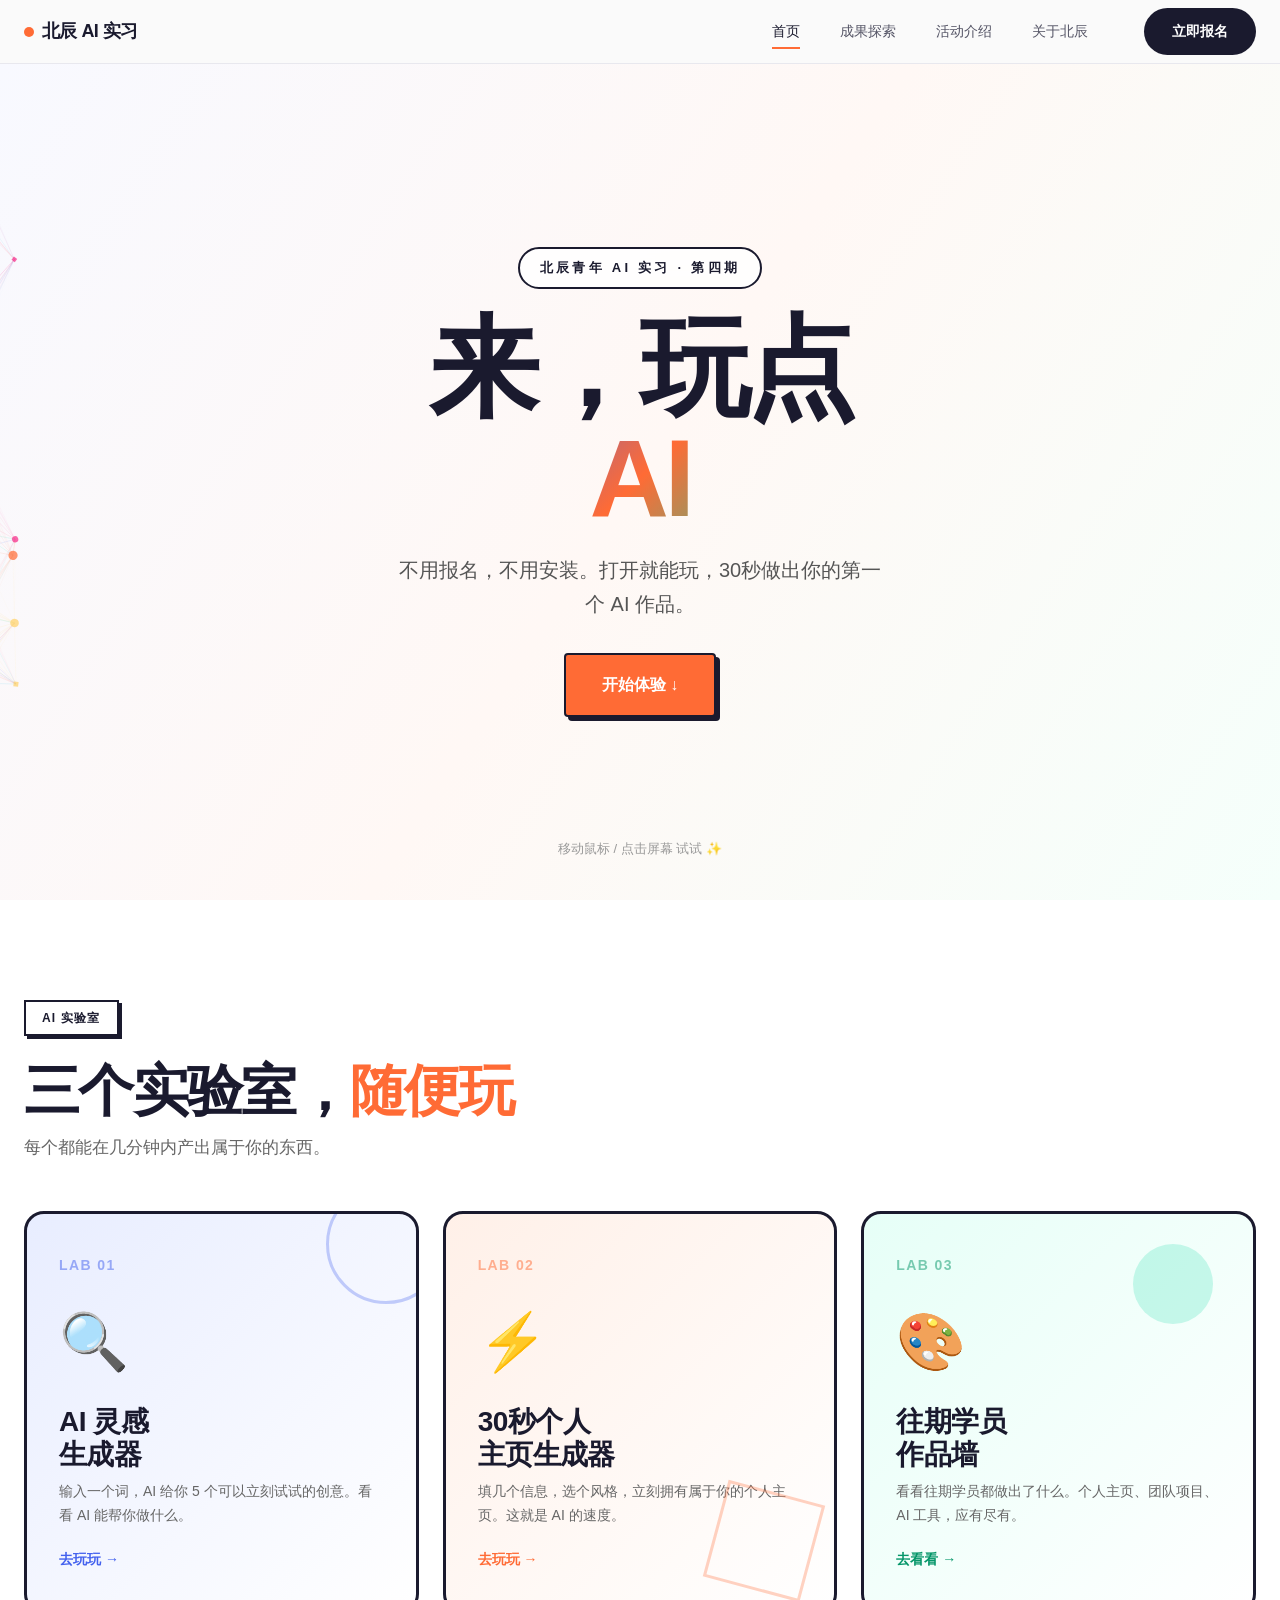
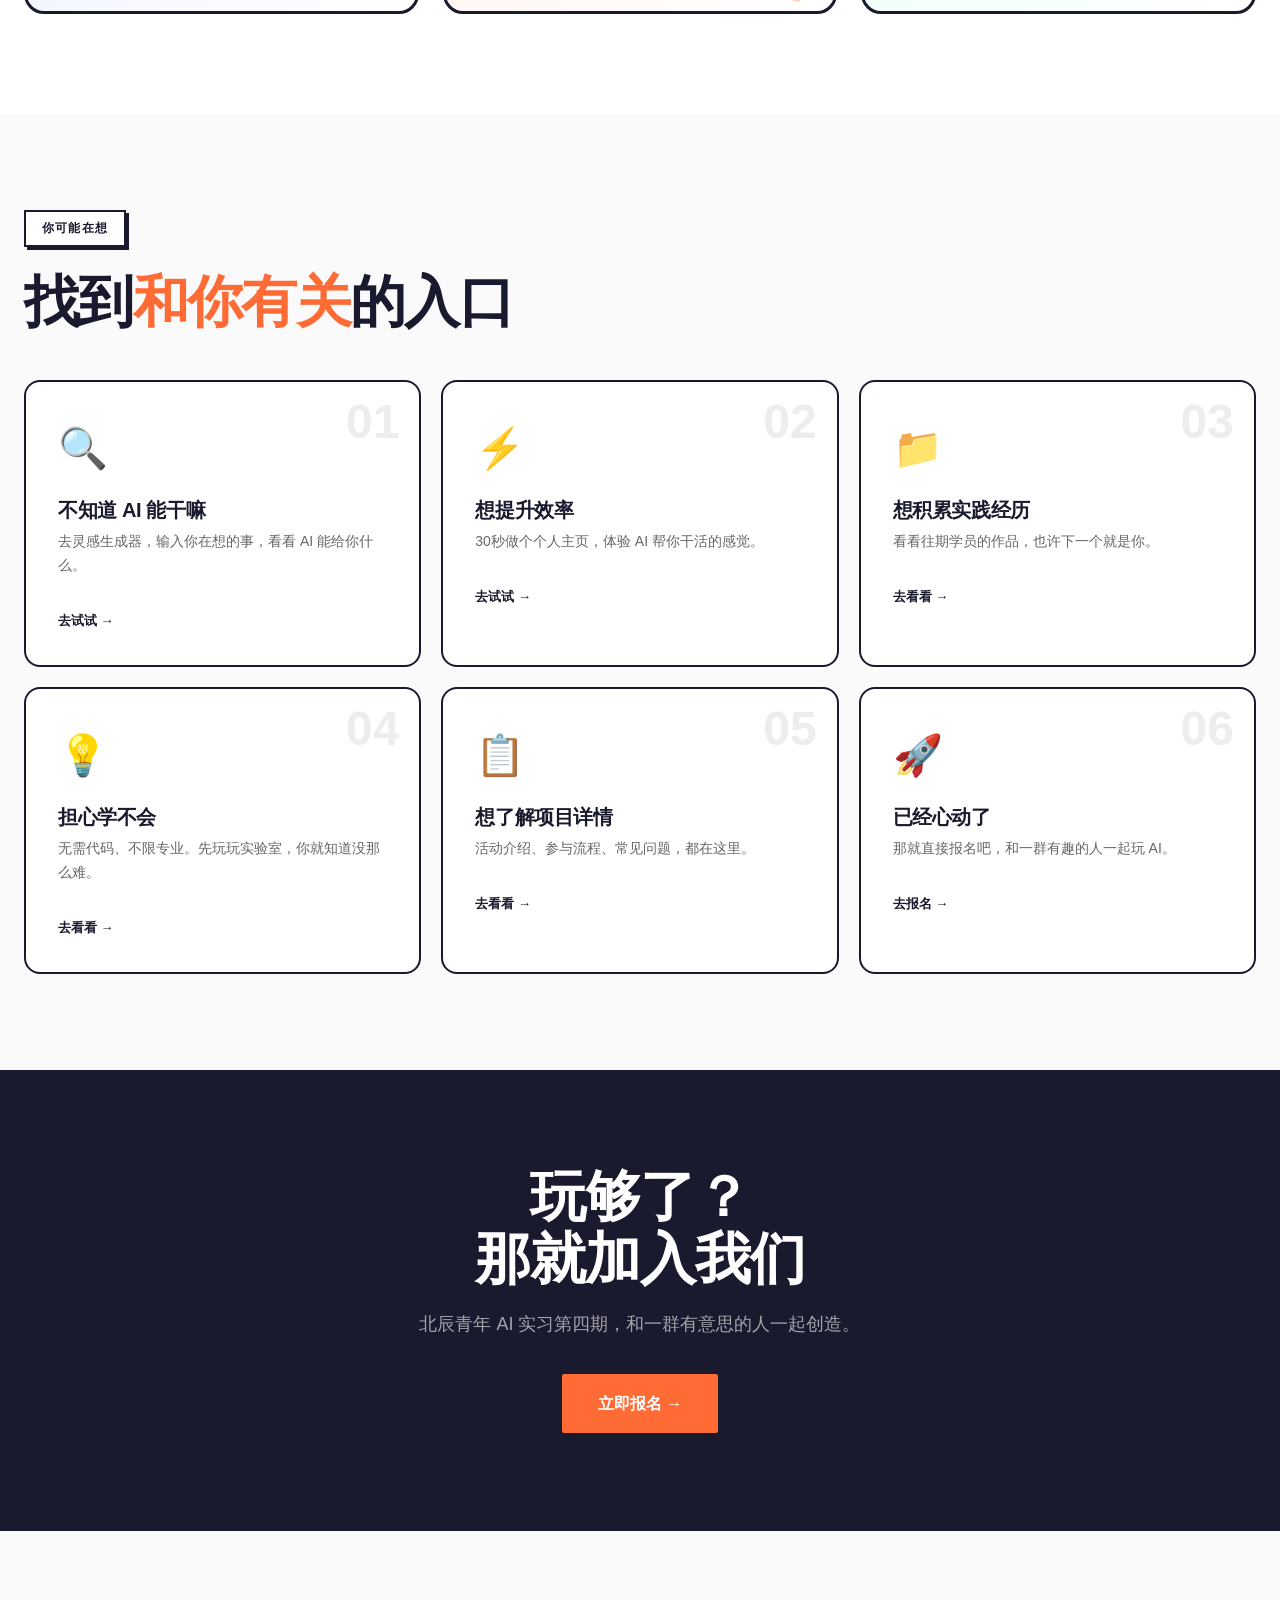
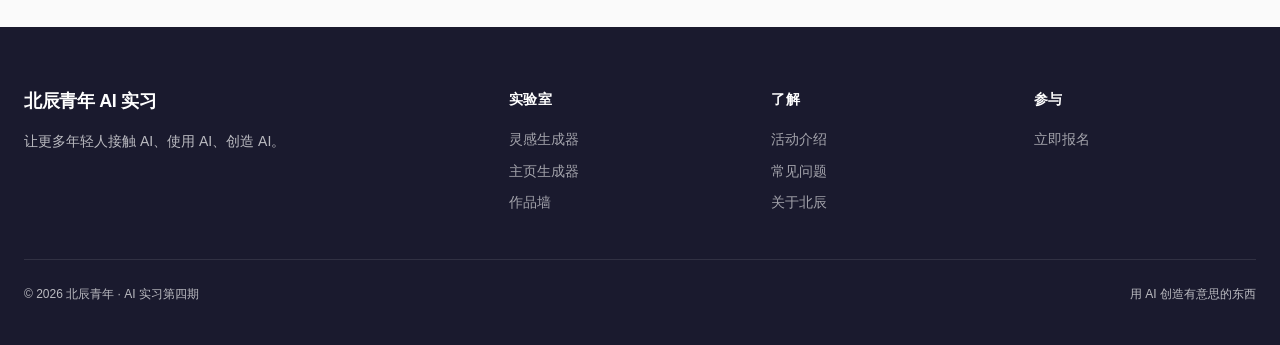
==== commit c9dbc66b: "feat: V3 - 首屏粒子交互、AI灵感生成器、个人主页生成器、分享卡片系统" ====
--- a/index.html
+++ b/index.html
@@ -3,11 +3,187 @@
 <head>
   <meta charset="UTF-8">
   <meta name="viewport" content="width=device-width, initial-scale=1.0">
-  <title>北辰青年 AI 实习第四期 | 用 AI 创造有意思的东西</title>
-  <meta name="description" content="北辰青年 AI 实习第四期招募中。零基础探索 AI，用 AI 做出自己的作品，和伙伴一起共创。">
+  <title>北辰青年 AI 实习第四期 | 来玩点 AI</title>
+  <meta name="description" content="北辰青年 AI 实习第四期。来 AI 实验室玩一玩，30秒做出你的第一个作品。">
   <link rel="stylesheet" href="assets/css/base.css">
   <link rel="stylesheet" href="assets/css/layout.css">
   <link rel="stylesheet" href="assets/css/components.css">
+  <style>
+    /* V3 首屏粒子 */
+    .hero-v3 {
+      position: relative;
+      height: calc(100vh - var(--nav-height));
+      min-height: 600px;
+      overflow: hidden;
+    }
+    #hero-canvas {
+      position: absolute;
+      inset: 0;
+      width: 100%;
+      height: 100%;
+    }
+    .hero-content {
+      position: relative;
+      z-index: 10;
+      height: 100%;
+      display: flex;
+      flex-direction: column;
+      align-items: center;
+      justify-content: center;
+      text-align: center;
+      pointer-events: none;
+      padding: 0 24px;
+    }
+    .hero-label {
+      display: inline-block;
+      font-size: 13px;
+      font-weight: 700;
+      letter-spacing: 0.25em;
+      text-transform: uppercase;
+      color: #1a1a2e;
+      background: rgba(255,255,255,0.8);
+      backdrop-filter: blur(10px);
+      border: 2px solid #1a1a2e;
+      padding: 8px 20px;
+      border-radius: 999px;
+      margin-bottom: 24px;
+      pointer-events: auto;
+    }
+    .hero-title {
+      font-size: clamp(48px, 9vw, 110px);
+      font-weight: 900;
+      line-height: 1;
+      letter-spacing: -0.04em;
+      color: #1a1a2e;
+      margin-bottom: 20px;
+      pointer-events: auto;
+    }
+    .hero-title .line2 {
+      display: block;
+      background: linear-gradient(135deg, #4361EE, #FF6B35, #06D6A0);
+      -webkit-background-clip: text;
+      -webkit-text-fill-color: transparent;
+      background-clip: text;
+    }
+    .hero-desc {
+      font-size: clamp(16px, 2vw, 20px);
+      color: #555;
+      max-width: 500px;
+      margin-bottom: 32px;
+      line-height: 1.7;
+      pointer-events: auto;
+    }
+    .hero-hint {
+      position: absolute;
+      bottom: 40px;
+      left: 50%;
+      transform: translateX(-50%);
+      font-size: 13px;
+      color: #999;
+      z-index: 10;
+      animation: bounce 2s infinite;
+    }
+    @keyframes bounce {
+      0%, 100% { transform: translateX(-50%) translateY(0); }
+      50% { transform: translateX(-50%) translateY(8px); }
+    }
+
+    /* 实验室入口 */
+    .labs-section {
+      padding: 100px 0;
+      background: #fff;
+    }
+    .labs-grid {
+      display: grid;
+      grid-template-columns: repeat(3, 1fr);
+      gap: 24px;
+      margin-top: 48px;
+    }
+    .lab-card {
+      position: relative;
+      border: 3px solid #1a1a2e;
+      border-radius: 20px;
+      padding: 40px 32px;
+      min-height: 320px;
+      display: flex;
+      flex-direction: column;
+      justify-content: space-between;
+      cursor: pointer;
+      transition: all 0.3s cubic-bezier(0.34, 1.56, 0.64, 1);
+      overflow: hidden;
+      text-decoration: none;
+      color: inherit;
+    }
+    .lab-card:hover {
+      transform: translateY(-8px) rotate(-1deg);
+      box-shadow: 8px 8px 0 #1a1a2e;
+    }
+    .lab-card:nth-child(2):hover { transform: translateY(-8px) rotate(1deg); }
+    .lab-card-num {
+      font-size: 14px;
+      font-weight: 800;
+      letter-spacing: 0.1em;
+      opacity: 0.5;
+    }
+    .lab-card-icon {
+      font-size: 56px;
+      margin: 16px 0;
+    }
+    .lab-card-title {
+      font-size: 28px;
+      font-weight: 900;
+      margin-bottom: 8px;
+      line-height: 1.2;
+    }
+    .lab-card-desc {
+      font-size: 14px;
+      color: #666;
+      line-height: 1.7;
+      margin-bottom: 20px;
+    }
+    .lab-card-cta {
+      font-size: 14px;
+      font-weight: 700;
+      display: flex;
+      align-items: center;
+      gap: 6px;
+    }
+    .lab-card-1 { background: linear-gradient(135deg, #E8EDFF, #fff); }
+    .lab-card-1 .lab-card-num { color: #4361EE; }
+    .lab-card-2 { background: linear-gradient(135deg, #FFF0E8, #fff); }
+    .lab-card-2 .lab-card-num { color: #FF6B35; }
+    .lab-card-3 { background: linear-gradient(135deg, #E6FFF7, #fff); }
+    .lab-card-3 .lab-card-num { color: #059669; }
+
+    .lab-card .deco {
+      position: absolute;
+      pointer-events: none;
+      opacity: 0.3;
+    }
+    .lab-card-1 .deco {
+      width: 120px; height: 120px;
+      border: 3px solid #4361EE;
+      border-radius: 50%;
+      top: -30px; right: -30px;
+    }
+    .lab-card-2 .deco {
+      width: 100px; height: 100px;
+      border: 3px solid #FF6B35;
+      bottom: 20px; right: 20px;
+      transform: rotate(15deg);
+    }
+    .lab-card-3 .deco {
+      width: 80px; height: 80px;
+      background: #06D6A0;
+      border-radius: 50%;
+      top: 30px; right: 40px;
+      opacity: 0.2;
+    }
+
+    @media (max-width: 900px) {
+      .labs-grid { grid-template-columns: 1fr; }
+    }
+  </style>
 </head>
 <body>
 
@@ -35,164 +211,120 @@
 
   <main class="main">
 
-    <!-- 首页轮播 V2 -->
-    <section class="hero">
-      <div class="carousel">
-        <div class="carousel-track">
-
-          <!-- Slide 1: 认识 AI -->
-          <div class="carousel-slide slide-discover">
-            <div class="deco-1"></div>
-            <div class="deco-2"></div>
-            <div class="deco-3"></div>
-            <div class="deco-question">?</div>
-            <div class="deco-dots">
-              <span></span><span></span><span></span><span></span>
-              <span></span><span></span><span></span><span></span>
+    <!-- V3 首屏：粒子交互 -->
+    <section class="hero-v3">
+      <canvas id="hero-canvas"></canvas>
+      <div class="hero-content">
+        <span class="hero-label">北辰青年 AI 实习 · 第四期</span>
+        <h1 class="hero-title">
+          来，玩点
+          <span class="line2">AI</span>
+        </h1>
+        <p class="hero-desc">
+          不用报名，不用安装。打开就能玩，30秒做出你的第一个 AI 作品。
+        </p>
+        <a href="#labs" class="btn btn-brutal btn-lg" style="pointer-events:auto;">
+          开始体验 ↓
+        </a>
+      </div>
+      <div class="hero-hint">移动鼠标 / 点击屏幕 试试 ✨</div>
+    </section>
+
+    <!-- 三大实验室入口 -->
+    <section class="labs-section" id="labs">
+      <div class="container">
+        <div class="reveal">
+          <span class="page-header-badge">AI 实验室</span>
+          <h2 class="section-title">三个实验室，<span class="accent">随便玩</span></h2>
+          <p style="color:#666;font-size:17px;margin-top:12px;">每个都能在几分钟内产出属于你的东西。</p>
+        </div>
+
+        <div class="labs-grid">
+          <a href="labs/discover.html" class="lab-card lab-card-1 reveal">
+            <div class="deco"></div>
+            <div>
+              <div class="lab-card-num">LAB 01</div>
+              <div class="lab-card-icon">🔍</div>
+              <h3 class="lab-card-title">AI 灵感<br>生成器</h3>
+              <p class="lab-card-desc">输入一个词，AI 给你 5 个可以立刻试试的创意。看看 AI 能帮你做什么。</p>
             </div>
-            <div class="carousel-slide-inner">
-              <span class="slide-label">01 / 认识 AI</span>
-              <h1 class="slide-title">
-                AI 到底
-                <span class="line2">能干嘛？</span>
-                <span class="line3">What can AI do for me?</span>
-              </h1>
-              <p class="slide-desc">
-                从零基础开始，发现 AI 在学习、生活和创作中的无限可能。不需要代码，不限专业。
-              </p>
-              <a href="discover.html" class="btn btn-brutal btn-lg">开始探索 →</a>
+            <div class="lab-card-cta" style="color:#4361EE;">去玩玩 →</div>
+          </a>
+
+          <a href="labs/create.html" class="lab-card lab-card-2 reveal">
+            <div class="deco"></div>
+            <div>
+              <div class="lab-card-num">LAB 02</div>
+              <div class="lab-card-icon">⚡</div>
+              <h3 class="lab-card-title">30秒个人<br>主页生成器</h3>
+              <p class="lab-card-desc">填几个信息，选个风格，立刻拥有属于你的个人主页。这就是 AI 的速度。</p>
             </div>
-          </div>
-
-          <!-- Slide 2: 使用 AI -->
-          <div class="carousel-slide slide-create">
-            <div class="deco-grid">
-              <span></span><span></span><span></span>
-              <span></span><span></span><span></span>
-              <span></span><span></span><span></span>
+            <div class="lab-card-cta" style="color:#FF6B35;">去玩玩 →</div>
+          </a>
+
+          <a href="gallery.html" class="lab-card lab-card-3 reveal">
+            <div class="deco"></div>
+            <div>
+              <div class="lab-card-num">LAB 03</div>
+              <div class="lab-card-icon">🎨</div>
+              <h3 class="lab-card-title">往期学员<br>作品墙</h3>
+              <p class="lab-card-desc">看看往期学员都做出了什么。个人主页、团队项目、AI 工具，应有尽有。</p>
             </div>
-            <div class="deco-arrow">↗</div>
-            <div class="deco-bracket"></div>
-            <div class="deco-bracket-2"></div>
-            <div class="carousel-slide-inner">
-              <span class="slide-label">02 / 使用 AI</span>
-              <h1 class="slide-title">
-                把想法
-                <span class="line2">做出来。</span>
-                <span class="line3">BUILD IT</span>
-              </h1>
-              <p class="slide-desc">
-                做网站、做 Agent、做效率工具。从 0 到 1，拥有属于你自己的 AI 作品。
-              </p>
-              <a href="create.html" class="btn btn-brutal btn-lg">动手创造 →</a>
-            </div>
-          </div>
-
-          <!-- Slide 3: 共创 AI -->
-          <div class="carousel-slide slide-collab">
-            <div class="deco-network">
-              <svg viewBox="0 0 1000 700" preserveAspectRatio="none">
-                <line x1="100" y1="150" x2="320" y2="220" stroke="#059669" stroke-width="2"/>
-                <line x1="320" y1="220" x2="180" y2="450" stroke="#059669" stroke-width="2"/>
-                <line x1="180" y1="450" x2="380" y2="520" stroke="#059669" stroke-width="2"/>
-                <line x1="320" y1="220" x2="550" y2="340" stroke="#059669" stroke-width="2"/>
-                <line x1="550" y1="340" x2="380" y2="520" stroke="#059669" stroke-width="2"/>
-                <line x1="550" y1="340" x2="900" y2="180" stroke="#059669" stroke-width="2"/>
-                <line x1="550" y1="340" x2="820" y2="480" stroke="#059669" stroke-width="2"/>
-              </svg>
-              <span class="node n1"></span>
-              <span class="node n2"></span>
-              <span class="node n3"></span>
-              <span class="node n4"></span>
-              <span class="node n5"></span>
-              <span class="node n6"></span>
-              <span class="node big n7"></span>
-            </div>
-            <div class="deco-amp">&</div>
-            <div class="carousel-slide-inner">
-              <span class="slide-label">03 / 共创 AI</span>
-              <h1 class="slide-title">
-                一起
-                <span class="line2">搞点事情。</span>
-                <span class="line3">create together</span>
-              </h1>
-              <p class="slide-desc">
-                组队实践、跨界碰撞，在真实项目中找到志同道合的创作者。
-              </p>
-              <a href="collab.html" class="btn btn-brutal btn-lg">加入共创 →</a>
-            </div>
-          </div>
-
-        </div>
-
-        <div class="carousel-controls">
-          <button class="carousel-arrow carousel-prev" aria-label="上一个">←</button>
-          <div class="carousel-dots">
-            <span class="carousel-dot active"></span>
-            <span class="carousel-dot"></span>
-            <span class="carousel-dot"></span>
-          </div>
-          <button class="carousel-arrow carousel-next" aria-label="下一个">→</button>
+            <div class="lab-card-cta" style="color:#059669;">去看看 →</div>
+          </a>
         </div>
       </div>
     </section>
 
     <!-- 需求方向 -->
-    <section class="needs-section">
+    <section class="needs-section" style="background:#fafafa;">
       <div class="container">
         <div class="reveal">
           <span class="page-header-badge">你可能在想</span>
           <h2 class="section-title">找到<span class="accent">和你有关</span>的入口</h2>
-          <p style="color:#666;font-size:17px;margin-top:12px;">不管你是好奇宝宝、效率达人，还是想搞点事情的创作者，这里都有你的位置。</p>
-        </div>
-
+        </div>
         <div class="needs-grid">
-          <a href="discover.html" class="need-card reveal">
+          <a href="labs/discover.html" class="need-card reveal">
             <span class="num">01</span>
             <div class="need-card-icon">🔍</div>
             <h3 class="need-card-title">不知道 AI 能干嘛</h3>
-            <p class="need-card-desc">从日常场景出发，看看 AI 能帮你解决什么问题。零基础友好。</p>
-            <span class="go">去看看 →</span>
-          </a>
-
-          <a href="create.html" class="need-card reveal">
+            <p class="need-card-desc">去灵感生成器，输入你在想的事，看看 AI 能给你什么。</p>
+            <span class="go">去试试 →</span>
+          </a>
+          <a href="labs/create.html" class="need-card reveal">
             <span class="num">02</span>
             <div class="need-card-icon">⚡</div>
             <h3 class="need-card-title">想提升效率</h3>
-            <p class="need-card-desc">搭建自己的 AI 工作流，把重复的事交给机器，把时间留给创造。</p>
-            <span class="go">去看看 →</span>
-          </a>
-
-          <a href="create.html" class="need-card reveal">
+            <p class="need-card-desc">30秒做个个人主页，体验 AI 帮你干活的感觉。</p>
+            <span class="go">去试试 →</span>
+          </a>
+          <a href="gallery.html" class="need-card reveal">
             <span class="num">03</span>
-            <div class="need-card-icon">🛠️</div>
-            <h3 class="need-card-title">想做出自己的东西</h3>
-            <p class="need-card-desc">从一个想法开始，做出属于你的网站、Agent 或小作品。</p>
-            <span class="go">去看看 →</span>
-          </a>
-
-          <a href="gallery.html" class="need-card reveal">
-            <span class="num">04</span>
             <div class="need-card-icon">📁</div>
             <h3 class="need-card-title">想积累实践经历</h3>
-            <p class="need-card-desc">真实项目 + 作品展示，为你的简历和作品集添上硬核的一笔。</p>
+            <p class="need-card-desc">看看往期学员的作品，也许下一个就是你。</p>
             <span class="go">去看看 →</span>
           </a>
-
-          <a href="collab.html" class="need-card reveal">
-            <span class="num">05</span>
-            <div class="need-card-icon">🤝</div>
-            <h3 class="need-card-title">想找到同伴</h3>
-            <p class="need-card-desc">和一群有趣的人一起折腾，在合作中碰撞出意想不到的火花。</p>
-            <span class="go">去看看 →</span>
-          </a>
-
           <a href="about-program.html#faq" class="need-card reveal">
-            <span class="num">06</span>
+            <span class="num">04</span>
             <div class="need-card-icon">💡</div>
             <h3 class="need-card-title">担心学不会</h3>
-            <p class="need-card-desc">无需代码、不限专业。看看大家都在问什么，也许你的疑虑已有答案。</p>
+            <p class="need-card-desc">无需代码、不限专业。先玩玩实验室，你就知道没那么难。</p>
             <span class="go">去看看 →</span>
+          </a>
+          <a href="about-program.html" class="need-card reveal">
+            <span class="num">05</span>
+            <div class="need-card-icon">📋</div>
+            <h3 class="need-card-title">想了解项目详情</h3>
+            <p class="need-card-desc">活动介绍、参与流程、常见问题，都在这里。</p>
+            <span class="go">去看看 →</span>
+          </a>
+          <a href="apply.html" class="need-card reveal">
+            <span class="num">06</span>
+            <div class="need-card-icon">🚀</div>
+            <h3 class="need-card-title">已经心动了</h3>
+            <p class="need-card-desc">那就直接报名吧，和一群有趣的人一起玩 AI。</p>
+            <span class="go">去报名 →</span>
           </a>
         </div>
       </div>
@@ -202,9 +334,11 @@
     <section class="section" style="background:#1a1a2e;color:#fff;text-align:center;">
       <div class="container reveal">
         <h2 style="font-size:clamp(32px,5vw,56px);font-weight:900;line-height:1.1;margin-bottom:20px;color:#fff;">
-          一群有意思的年轻人<br>正在用 AI 创造有意思的东西
+          玩够了？<br>那就加入我们
         </h2>
-        <p style="color:rgba(255,255,255,0.6);font-size:18px;margin-bottom:32px;">邀请你一起来。</p>
+        <p style="color:rgba(255,255,255,0.6);font-size:18px;margin-bottom:32px;">
+          北辰青年 AI 实习第四期，和一群有意思的人一起创造。
+        </p>
         <a href="apply.html" class="btn btn-brutal btn-lg" style="background:#FF6B35;">立即报名 →</a>
       </div>
     </section>
@@ -219,11 +353,10 @@
           <p>让更多年轻人接触 AI、使用 AI、创造 AI。</p>
         </div>
         <div class="footer-col">
-          <h4>探索</h4>
-          <a href="discover.html">认识 AI</a>
-          <a href="create.html">使用 AI</a>
-          <a href="collab.html">共创 AI</a>
-          <a href="gallery.html">成果库</a>
+          <h4>实验室</h4>
+          <a href="labs/discover.html">灵感生成器</a>
+          <a href="labs/create.html">主页生成器</a>
+          <a href="gallery.html">作品墙</a>
         </div>
         <div class="footer-col">
           <h4>了解</h4>
@@ -244,6 +377,6 @@
   </footer>
 
   <script src="assets/js/main.js"></script>
-  <script src="assets/js/carousel.js"></script>
+  <script src="assets/js/particle-field.js"></script>
 </body>
 </html>
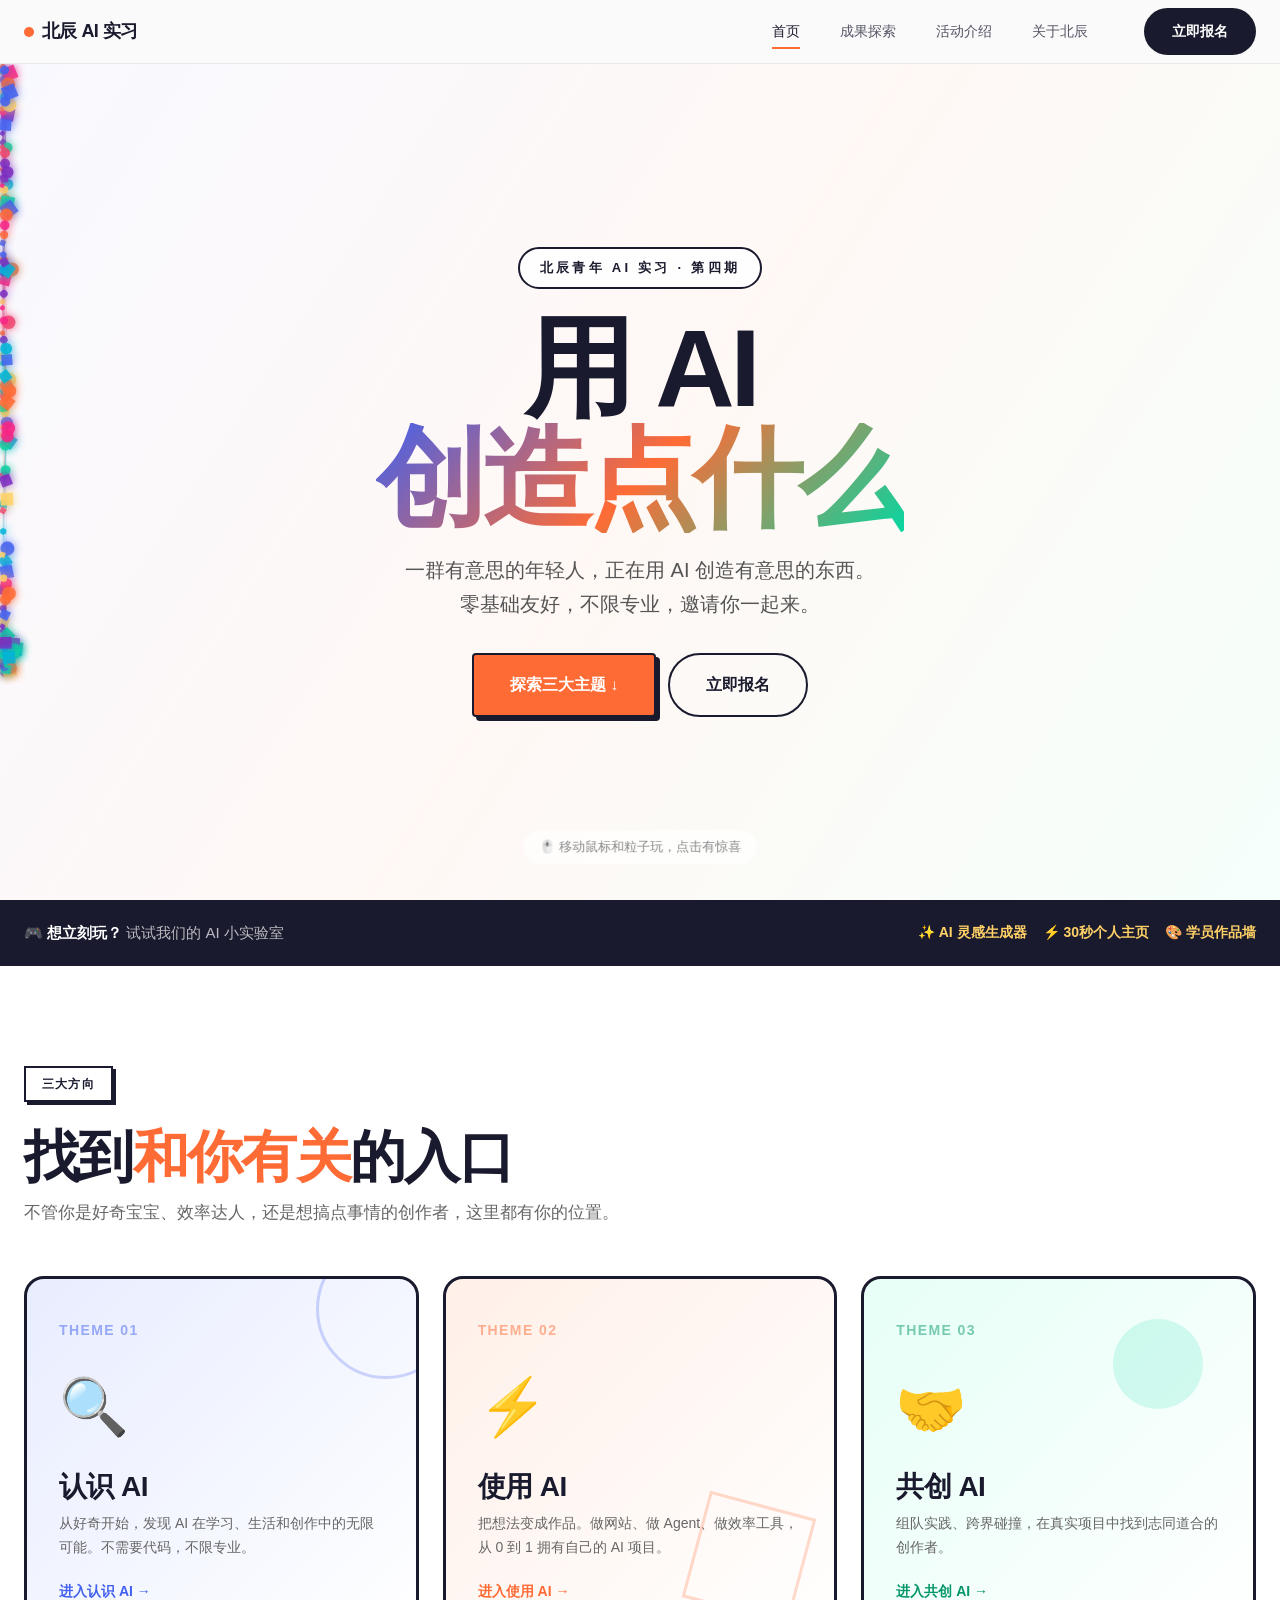
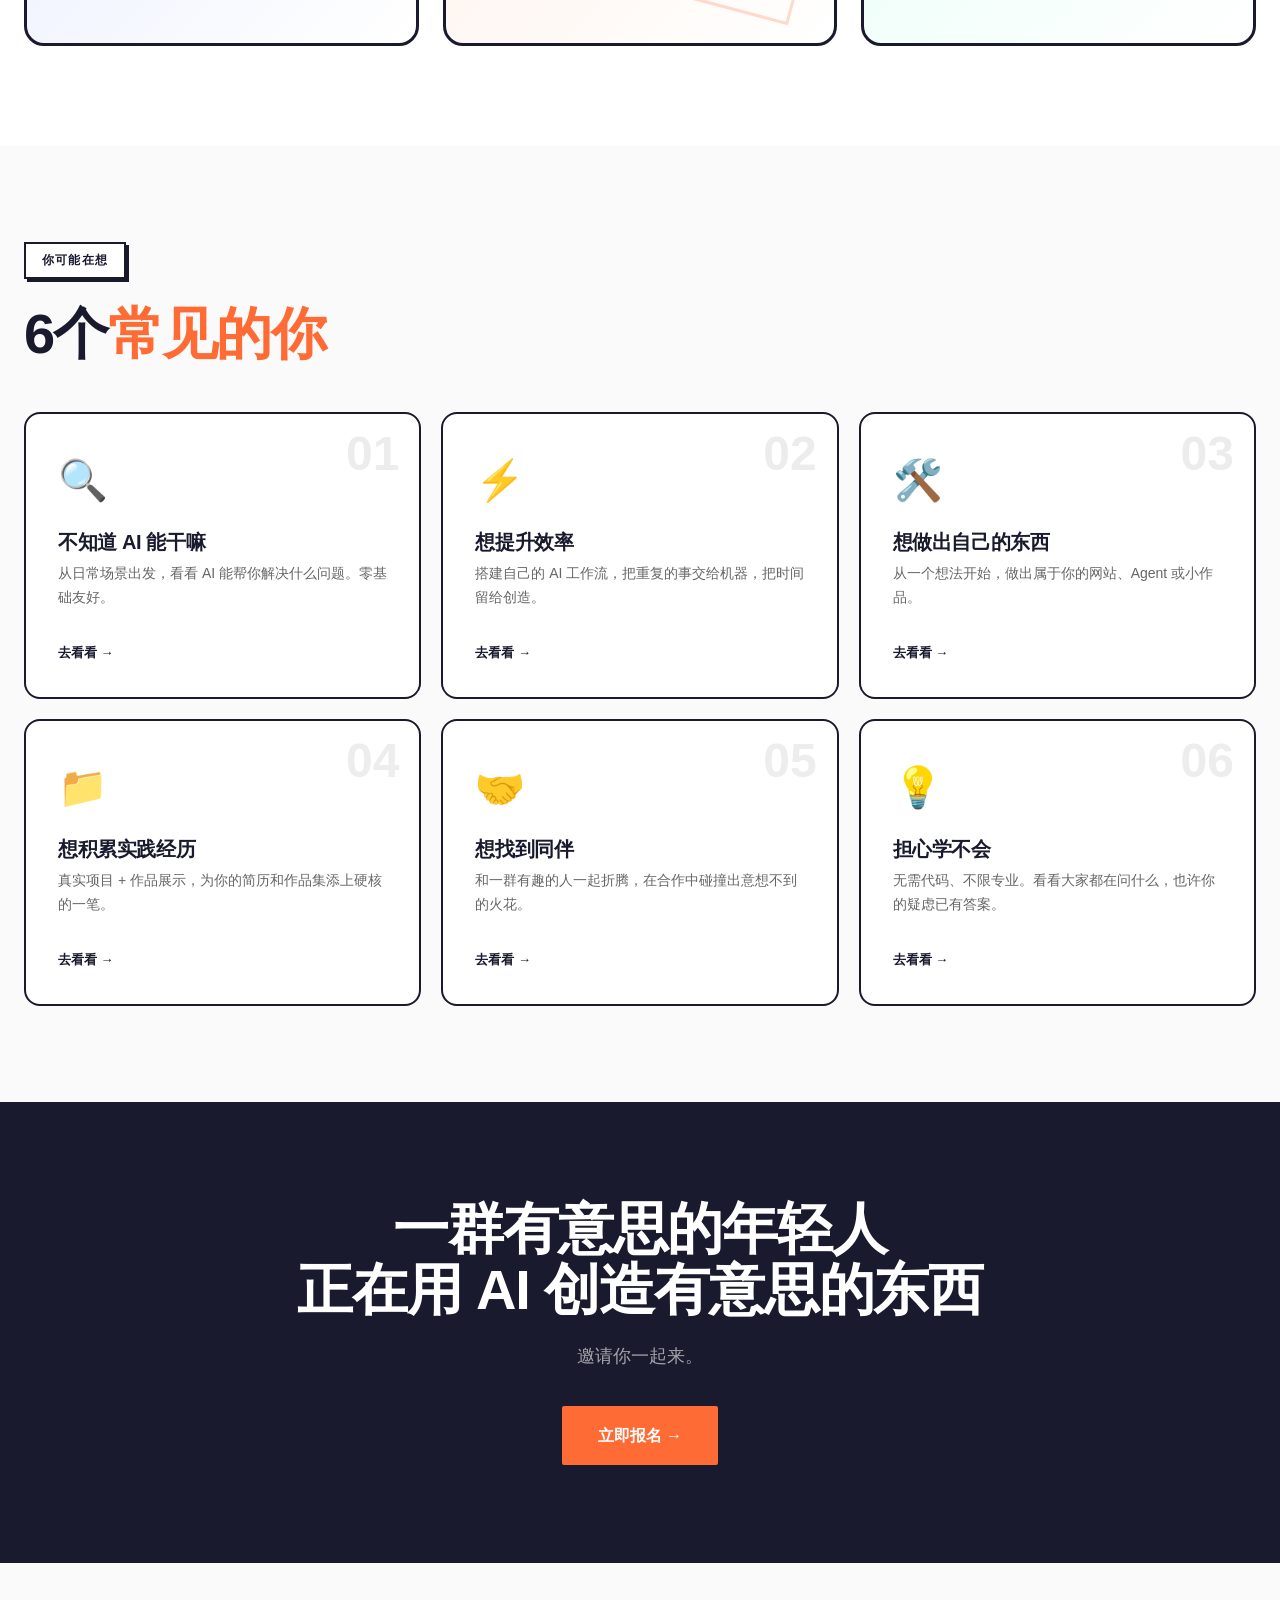
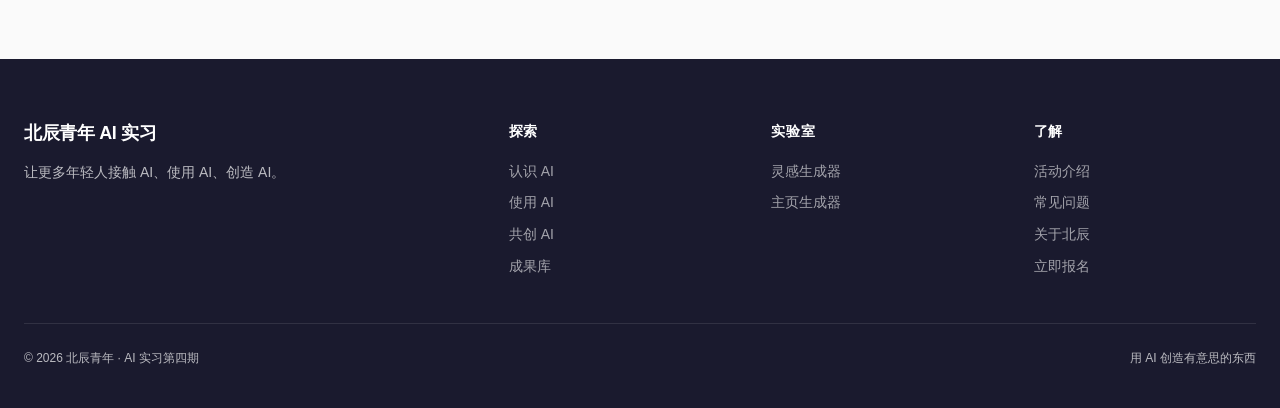
==== commit ae9de572: "feat: V3.5 - 恢复V2结构，强化粒子物理交互（引力+碰撞+漩涡+自定义光标）" ====
--- a/index.html
+++ b/index.html
@@ -3,13 +3,13 @@
 <head>
   <meta charset="UTF-8">
   <meta name="viewport" content="width=device-width, initial-scale=1.0">
-  <title>北辰青年 AI 实习第四期 | 来玩点 AI</title>
-  <meta name="description" content="北辰青年 AI 实习第四期。来 AI 实验室玩一玩，30秒做出你的第一个作品。">
+  <title>北辰青年 AI 实习第四期 | 用 AI 创造有意思的东西</title>
+  <meta name="description" content="北辰青年 AI 实习第四期招募中。零基础探索 AI，用 AI 做出自己的作品，和伙伴一起共创。">
   <link rel="stylesheet" href="assets/css/base.css">
   <link rel="stylesheet" href="assets/css/layout.css">
   <link rel="stylesheet" href="assets/css/components.css">
   <style>
-    /* V3 首屏粒子 */
+    /* 粒子首屏 */
     .hero-v3 {
       position: relative;
       height: calc(100vh - var(--nav-height));
@@ -41,7 +41,7 @@
       letter-spacing: 0.25em;
       text-transform: uppercase;
       color: #1a1a2e;
-      background: rgba(255,255,255,0.8);
+      background: rgba(255,255,255,0.85);
       backdrop-filter: blur(10px);
       border: 2px solid #1a1a2e;
       padding: 8px 20px;
@@ -68,43 +68,54 @@
     .hero-desc {
       font-size: clamp(16px, 2vw, 20px);
       color: #555;
-      max-width: 500px;
+      max-width: 520px;
       margin-bottom: 32px;
       line-height: 1.7;
       pointer-events: auto;
     }
+    .hero-btns {
+      display: flex;
+      gap: 12px;
+      flex-wrap: wrap;
+      justify-content: center;
+      pointer-events: auto;
+    }
     .hero-hint {
       position: absolute;
-      bottom: 40px;
+      bottom: 36px;
       left: 50%;
       transform: translateX(-50%);
       font-size: 13px;
-      color: #999;
+      color: #888;
       z-index: 10;
       animation: bounce 2s infinite;
+      background: rgba(255,255,255,0.7);
+      padding: 6px 16px;
+      border-radius: 999px;
+      backdrop-filter: blur(8px);
     }
     @keyframes bounce {
       0%, 100% { transform: translateX(-50%) translateY(0); }
       50% { transform: translateX(-50%) translateY(8px); }
     }
 
-    /* 实验室入口 */
-    .labs-section {
+    /* 三主题介绍 */
+    .themes-section {
       padding: 100px 0;
       background: #fff;
     }
-    .labs-grid {
+    .themes-grid {
       display: grid;
       grid-template-columns: repeat(3, 1fr);
       gap: 24px;
       margin-top: 48px;
     }
-    .lab-card {
+    .theme-card {
       position: relative;
       border: 3px solid #1a1a2e;
       border-radius: 20px;
       padding: 40px 32px;
-      min-height: 320px;
+      min-height: 340px;
       display: flex;
       flex-direction: column;
       justify-content: space-between;
@@ -114,74 +125,104 @@
       text-decoration: none;
       color: inherit;
     }
-    .lab-card:hover {
+    .theme-card:hover {
       transform: translateY(-8px) rotate(-1deg);
       box-shadow: 8px 8px 0 #1a1a2e;
     }
-    .lab-card:nth-child(2):hover { transform: translateY(-8px) rotate(1deg); }
-    .lab-card-num {
+    .theme-card:nth-child(2):hover { transform: translateY(-8px) rotate(1deg); }
+    .theme-card-num {
       font-size: 14px;
       font-weight: 800;
       letter-spacing: 0.1em;
       opacity: 0.5;
     }
-    .lab-card-icon {
-      font-size: 56px;
-      margin: 16px 0;
-    }
-    .lab-card-title {
+    .theme-card-icon { font-size: 56px; margin: 16px 0; }
+    .theme-card-title {
       font-size: 28px;
       font-weight: 900;
       margin-bottom: 8px;
       line-height: 1.2;
     }
-    .lab-card-desc {
+    .theme-card-desc {
       font-size: 14px;
       color: #666;
       line-height: 1.7;
       margin-bottom: 20px;
     }
-    .lab-card-cta {
+    .theme-card-cta {
       font-size: 14px;
       font-weight: 700;
       display: flex;
       align-items: center;
       gap: 6px;
     }
-    .lab-card-1 { background: linear-gradient(135deg, #E8EDFF, #fff); }
-    .lab-card-1 .lab-card-num { color: #4361EE; }
-    .lab-card-2 { background: linear-gradient(135deg, #FFF0E8, #fff); }
-    .lab-card-2 .lab-card-num { color: #FF6B35; }
-    .lab-card-3 { background: linear-gradient(135deg, #E6FFF7, #fff); }
-    .lab-card-3 .lab-card-num { color: #059669; }
-
-    .lab-card .deco {
+    .theme-card-1 { background: linear-gradient(135deg, #E8EDFF, #fff); }
+    .theme-card-1 .theme-card-num { color: #4361EE; }
+    .theme-card-1 .theme-card-cta { color: #4361EE; }
+    .theme-card-2 { background: linear-gradient(135deg, #FFF0E8, #fff); }
+    .theme-card-2 .theme-card-num { color: #FF6B35; }
+    .theme-card-2 .theme-card-cta { color: #FF6B35; }
+    .theme-card-3 { background: linear-gradient(135deg, #E6FFF7, #fff); }
+    .theme-card-3 .theme-card-num { color: #059669; }
+    .theme-card-3 .theme-card-cta { color: #059669; }
+    .theme-card .deco {
       position: absolute;
       pointer-events: none;
-      opacity: 0.3;
-    }
-    .lab-card-1 .deco {
-      width: 120px; height: 120px;
+      opacity: 0.25;
+    }
+    .theme-card-1 .deco {
+      width: 140px; height: 140px;
       border: 3px solid #4361EE;
       border-radius: 50%;
-      top: -30px; right: -30px;
-    }
-    .lab-card-2 .deco {
-      width: 100px; height: 100px;
+      top: -40px; right: -40px;
+    }
+    .theme-card-2 .deco {
+      width: 110px; height: 110px;
       border: 3px solid #FF6B35;
-      bottom: 20px; right: 20px;
+      bottom: 30px; right: 30px;
       transform: rotate(15deg);
     }
-    .lab-card-3 .deco {
-      width: 80px; height: 80px;
+    .theme-card-3 .deco {
+      width: 90px; height: 90px;
       background: #06D6A0;
       border-radius: 50%;
-      top: 30px; right: 40px;
-      opacity: 0.2;
-    }
+      top: 40px; right: 50px;
+      opacity: 0.15;
+    }
+
+    /* 实验室入口小条 */
+    .lab-bar {
+      background: #1a1a2e;
+      color: #fff;
+      padding: 20px 0;
+    }
+    .lab-bar-inner {
+      display: flex;
+      align-items: center;
+      justify-content: space-between;
+      flex-wrap: wrap;
+      gap: 16px;
+    }
+    .lab-bar-text {
+      font-size: 15px;
+      color: rgba(255,255,255,0.7);
+    }
+    .lab-bar-text strong { color: #fff; }
+    .lab-bar-links {
+      display: flex;
+      gap: 16px;
+      flex-wrap: wrap;
+    }
+    .lab-bar-link {
+      color: #FFD166;
+      font-size: 14px;
+      font-weight: 600;
+      text-decoration: none;
+    }
+    .lab-bar-link:hover { text-decoration: underline; }
 
     @media (max-width: 900px) {
-      .labs-grid { grid-template-columns: 1fr; }
+      .themes-grid { grid-template-columns: 1fr; }
     }
   </style>
 </head>
@@ -211,120 +252,134 @@
 
   <main class="main">
 
-    <!-- V3 首屏：粒子交互 -->
+    <!-- 首屏：粒子交互 -->
     <section class="hero-v3">
       <canvas id="hero-canvas"></canvas>
       <div class="hero-content">
         <span class="hero-label">北辰青年 AI 实习 · 第四期</span>
         <h1 class="hero-title">
-          来，玩点
-          <span class="line2">AI</span>
+          用 AI
+          <span class="line2">创造点什么</span>
         </h1>
         <p class="hero-desc">
-          不用报名，不用安装。打开就能玩，30秒做出你的第一个 AI 作品。
+          一群有意思的年轻人，正在用 AI 创造有意思的东西。<br>
+          零基础友好，不限专业，邀请你一起来。
         </p>
-        <a href="#labs" class="btn btn-brutal btn-lg" style="pointer-events:auto;">
-          开始体验 ↓
-        </a>
-      </div>
-      <div class="hero-hint">移动鼠标 / 点击屏幕 试试 ✨</div>
+        <div class="hero-btns">
+          <a href="#themes" class="btn btn-brutal btn-lg">探索三大主题 ↓</a>
+          <a href="apply.html" class="btn btn-outline btn-lg">立即报名</a>
+        </div>
+      </div>
+      <div class="hero-hint">🖱️ 移动鼠标和粒子玩，点击有惊喜</div>
     </section>
 
-    <!-- 三大实验室入口 -->
-    <section class="labs-section" id="labs">
+    <!-- 实验室快捷入口 -->
+    <div class="lab-bar">
+      <div class="container lab-bar-inner">
+        <div class="lab-bar-text">🎮 <strong>想立刻玩？</strong> 试试我们的 AI 小实验室</div>
+        <div class="lab-bar-links">
+          <a href="labs/discover.html" class="lab-bar-link">✨ AI 灵感生成器</a>
+          <a href="labs/create.html" class="lab-bar-link">⚡ 30秒个人主页</a>
+          <a href="gallery.html" class="lab-bar-link">🎨 学员作品墙</a>
+        </div>
+      </div>
+    </div>
+
+    <!-- 三主题 -->
+    <section class="themes-section" id="themes">
       <div class="container">
         <div class="reveal">
-          <span class="page-header-badge">AI 实验室</span>
-          <h2 class="section-title">三个实验室，<span class="accent">随便玩</span></h2>
-          <p style="color:#666;font-size:17px;margin-top:12px;">每个都能在几分钟内产出属于你的东西。</p>
-        </div>
-
-        <div class="labs-grid">
-          <a href="labs/discover.html" class="lab-card lab-card-1 reveal">
+          <span class="page-header-badge">三大方向</span>
+          <h2 class="section-title">找到<span class="accent">和你有关</span>的入口</h2>
+          <p style="color:#666;font-size:17px;margin-top:12px;">不管你是好奇宝宝、效率达人，还是想搞点事情的创作者，这里都有你的位置。</p>
+        </div>
+
+        <div class="themes-grid">
+          <a href="discover.html" class="theme-card theme-card-1 reveal">
             <div class="deco"></div>
             <div>
-              <div class="lab-card-num">LAB 01</div>
-              <div class="lab-card-icon">🔍</div>
-              <h3 class="lab-card-title">AI 灵感<br>生成器</h3>
-              <p class="lab-card-desc">输入一个词，AI 给你 5 个可以立刻试试的创意。看看 AI 能帮你做什么。</p>
+              <div class="theme-card-num">THEME 01</div>
+              <div class="theme-card-icon">🔍</div>
+              <h3 class="theme-card-title">认识 AI</h3>
+              <p class="theme-card-desc">从好奇开始，发现 AI 在学习、生活和创作中的无限可能。不需要代码，不限专业。</p>
             </div>
-            <div class="lab-card-cta" style="color:#4361EE;">去玩玩 →</div>
-          </a>
-
-          <a href="labs/create.html" class="lab-card lab-card-2 reveal">
+            <div class="theme-card-cta">进入认识 AI →</div>
+          </a>
+
+          <a href="create.html" class="theme-card theme-card-2 reveal">
             <div class="deco"></div>
             <div>
-              <div class="lab-card-num">LAB 02</div>
-              <div class="lab-card-icon">⚡</div>
-              <h3 class="lab-card-title">30秒个人<br>主页生成器</h3>
-              <p class="lab-card-desc">填几个信息，选个风格，立刻拥有属于你的个人主页。这就是 AI 的速度。</p>
+              <div class="theme-card-num">THEME 02</div>
+              <div class="theme-card-icon">⚡</div>
+              <h3 class="theme-card-title">使用 AI</h3>
+              <p class="theme-card-desc">把想法变成作品。做网站、做 Agent、做效率工具，从 0 到 1 拥有自己的 AI 项目。</p>
             </div>
-            <div class="lab-card-cta" style="color:#FF6B35;">去玩玩 →</div>
-          </a>
-
-          <a href="gallery.html" class="lab-card lab-card-3 reveal">
+            <div class="theme-card-cta">进入使用 AI →</div>
+          </a>
+
+          <a href="collab.html" class="theme-card theme-card-3 reveal">
             <div class="deco"></div>
             <div>
-              <div class="lab-card-num">LAB 03</div>
-              <div class="lab-card-icon">🎨</div>
-              <h3 class="lab-card-title">往期学员<br>作品墙</h3>
-              <p class="lab-card-desc">看看往期学员都做出了什么。个人主页、团队项目、AI 工具，应有尽有。</p>
+              <div class="theme-card-num">THEME 03</div>
+              <div class="theme-card-icon">🤝</div>
+              <h3 class="theme-card-title">共创 AI</h3>
+              <p class="theme-card-desc">组队实践、跨界碰撞，在真实项目中找到志同道合的创作者。</p>
             </div>
-            <div class="lab-card-cta" style="color:#059669;">去看看 →</div>
+            <div class="theme-card-cta">进入共创 AI →</div>
           </a>
         </div>
       </div>
     </section>
 
-    <!-- 需求方向 -->
+    <!-- 需求方向卡片 -->
     <section class="needs-section" style="background:#fafafa;">
       <div class="container">
         <div class="reveal">
           <span class="page-header-badge">你可能在想</span>
-          <h2 class="section-title">找到<span class="accent">和你有关</span>的入口</h2>
+          <h2 class="section-title">6个<span class="accent">常见的你</span></h2>
         </div>
         <div class="needs-grid">
-          <a href="labs/discover.html" class="need-card reveal">
+          <a href="discover.html" class="need-card reveal">
             <span class="num">01</span>
             <div class="need-card-icon">🔍</div>
             <h3 class="need-card-title">不知道 AI 能干嘛</h3>
-            <p class="need-card-desc">去灵感生成器，输入你在想的事，看看 AI 能给你什么。</p>
-            <span class="go">去试试 →</span>
-          </a>
-          <a href="labs/create.html" class="need-card reveal">
+            <p class="need-card-desc">从日常场景出发，看看 AI 能帮你解决什么问题。零基础友好。</p>
+            <span class="go">去看看 →</span>
+          </a>
+          <a href="create.html" class="need-card reveal">
             <span class="num">02</span>
             <div class="need-card-icon">⚡</div>
             <h3 class="need-card-title">想提升效率</h3>
-            <p class="need-card-desc">30秒做个个人主页，体验 AI 帮你干活的感觉。</p>
-            <span class="go">去试试 →</span>
+            <p class="need-card-desc">搭建自己的 AI 工作流，把重复的事交给机器，把时间留给创造。</p>
+            <span class="go">去看看 →</span>
+          </a>
+          <a href="create.html" class="need-card reveal">
+            <span class="num">03</span>
+            <div class="need-card-icon">🛠️</div>
+            <h3 class="need-card-title">想做出自己的东西</h3>
+            <p class="need-card-desc">从一个想法开始，做出属于你的网站、Agent 或小作品。</p>
+            <span class="go">去看看 →</span>
           </a>
           <a href="gallery.html" class="need-card reveal">
-            <span class="num">03</span>
+            <span class="num">04</span>
             <div class="need-card-icon">📁</div>
             <h3 class="need-card-title">想积累实践经历</h3>
-            <p class="need-card-desc">看看往期学员的作品，也许下一个就是你。</p>
+            <p class="need-card-desc">真实项目 + 作品展示，为你的简历和作品集添上硬核的一笔。</p>
+            <span class="go">去看看 →</span>
+          </a>
+          <a href="collab.html" class="need-card reveal">
+            <span class="num">05</span>
+            <div class="need-card-icon">🤝</div>
+            <h3 class="need-card-title">想找到同伴</h3>
+            <p class="need-card-desc">和一群有趣的人一起折腾，在合作中碰撞出意想不到的火花。</p>
             <span class="go">去看看 →</span>
           </a>
           <a href="about-program.html#faq" class="need-card reveal">
-            <span class="num">04</span>
+            <span class="num">06</span>
             <div class="need-card-icon">💡</div>
             <h3 class="need-card-title">担心学不会</h3>
-            <p class="need-card-desc">无需代码、不限专业。先玩玩实验室，你就知道没那么难。</p>
-            <span class="go">去看看 →</span>
-          </a>
-          <a href="about-program.html" class="need-card reveal">
-            <span class="num">05</span>
-            <div class="need-card-icon">📋</div>
-            <h3 class="need-card-title">想了解项目详情</h3>
-            <p class="need-card-desc">活动介绍、参与流程、常见问题，都在这里。</p>
-            <span class="go">去看看 →</span>
-          </a>
-          <a href="apply.html" class="need-card reveal">
-            <span class="num">06</span>
-            <div class="need-card-icon">🚀</div>
-            <h3 class="need-card-title">已经心动了</h3>
-            <p class="need-card-desc">那就直接报名吧，和一群有趣的人一起玩 AI。</p>
-            <span class="go">去报名 →</span>
+            <p class="need-card-desc">无需代码、不限专业。看看大家都在问什么，也许你的疑虑已有答案。</p>
+            <span class="go">去看看 →</span>
           </a>
         </div>
       </div>
@@ -334,11 +389,9 @@
     <section class="section" style="background:#1a1a2e;color:#fff;text-align:center;">
       <div class="container reveal">
         <h2 style="font-size:clamp(32px,5vw,56px);font-weight:900;line-height:1.1;margin-bottom:20px;color:#fff;">
-          玩够了？<br>那就加入我们
+          一群有意思的年轻人<br>正在用 AI 创造有意思的东西
         </h2>
-        <p style="color:rgba(255,255,255,0.6);font-size:18px;margin-bottom:32px;">
-          北辰青年 AI 实习第四期，和一群有意思的人一起创造。
-        </p>
+        <p style="color:rgba(255,255,255,0.6);font-size:18px;margin-bottom:32px;">邀请你一起来。</p>
         <a href="apply.html" class="btn btn-brutal btn-lg" style="background:#FF6B35;">立即报名 →</a>
       </div>
     </section>
@@ -353,19 +406,22 @@
           <p>让更多年轻人接触 AI、使用 AI、创造 AI。</p>
         </div>
         <div class="footer-col">
+          <h4>探索</h4>
+          <a href="discover.html">认识 AI</a>
+          <a href="create.html">使用 AI</a>
+          <a href="collab.html">共创 AI</a>
+          <a href="gallery.html">成果库</a>
+        </div>
+        <div class="footer-col">
           <h4>实验室</h4>
           <a href="labs/discover.html">灵感生成器</a>
           <a href="labs/create.html">主页生成器</a>
-          <a href="gallery.html">作品墙</a>
         </div>
         <div class="footer-col">
           <h4>了解</h4>
           <a href="about-program.html">活动介绍</a>
           <a href="about-program.html#faq">常见问题</a>
           <a href="about-us.html">关于北辰</a>
-        </div>
-        <div class="footer-col">
-          <h4>参与</h4>
           <a href="apply.html">立即报名</a>
         </div>
       </div>
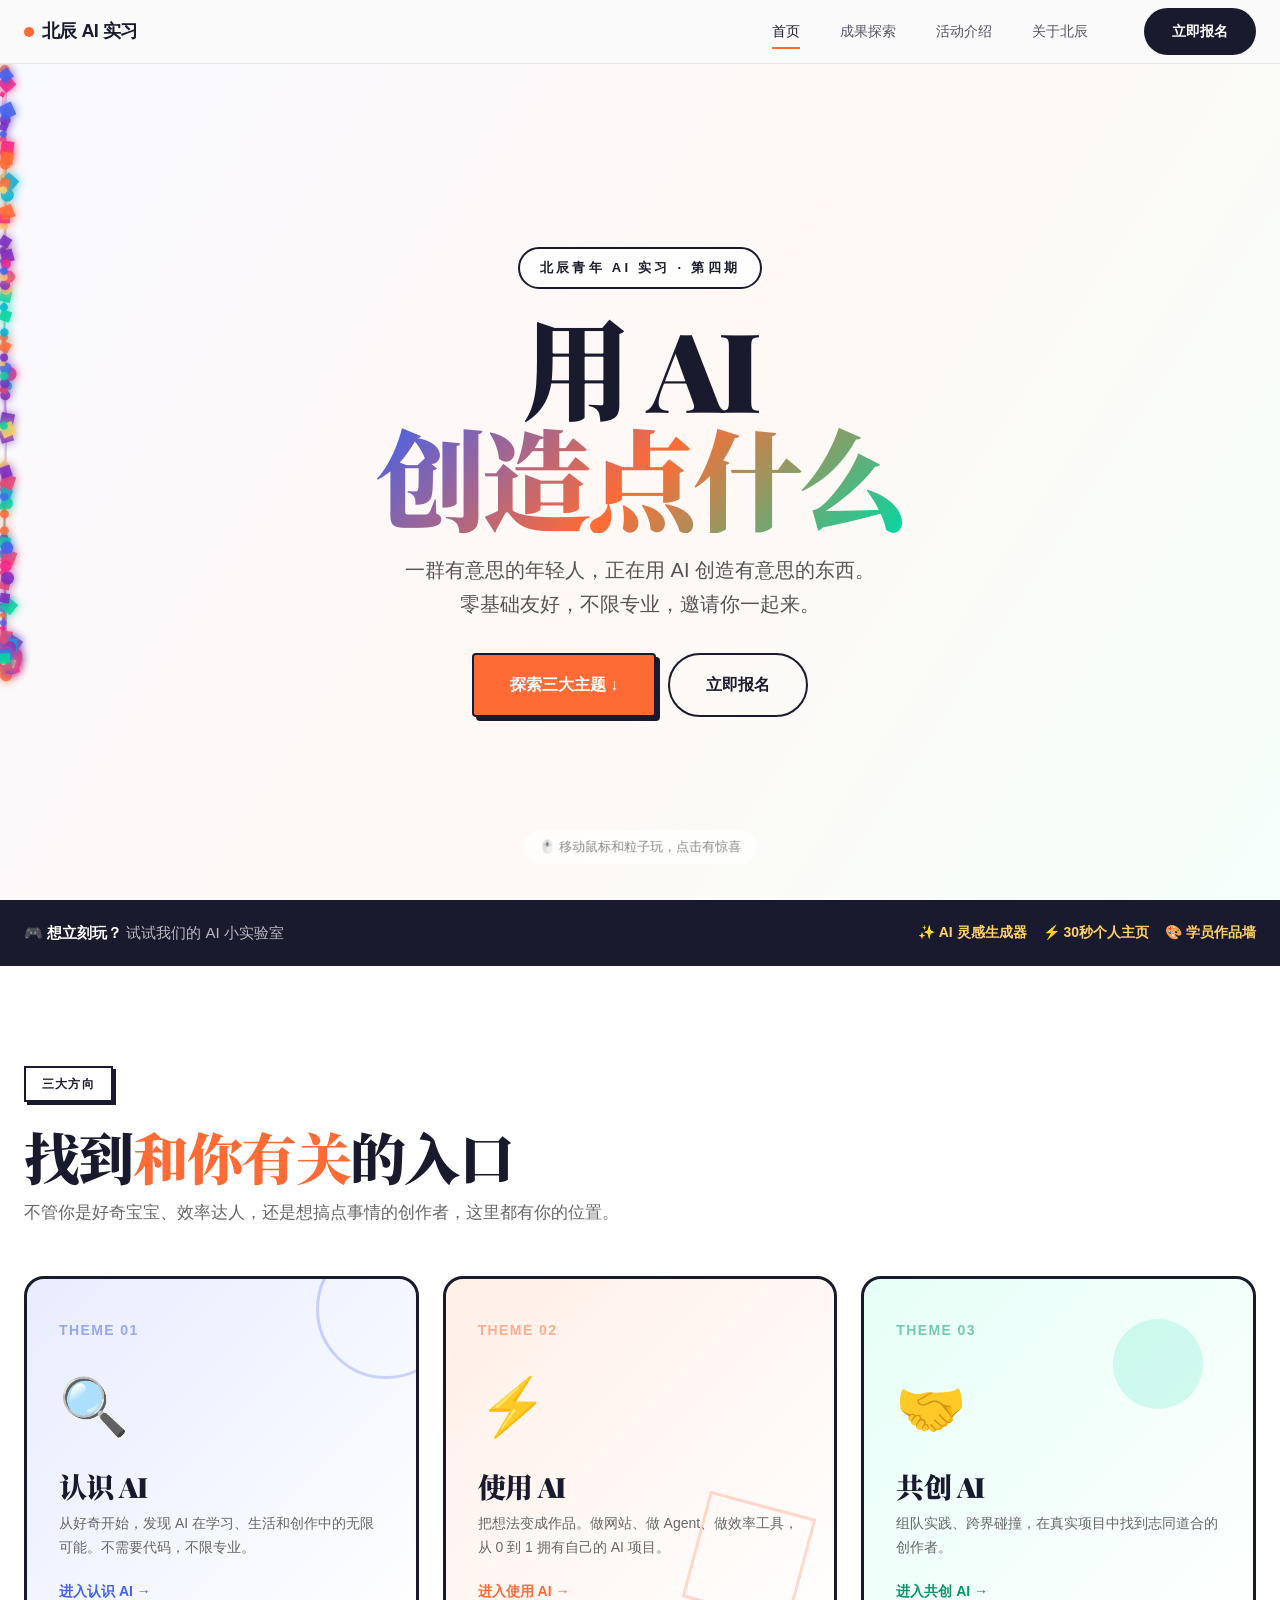
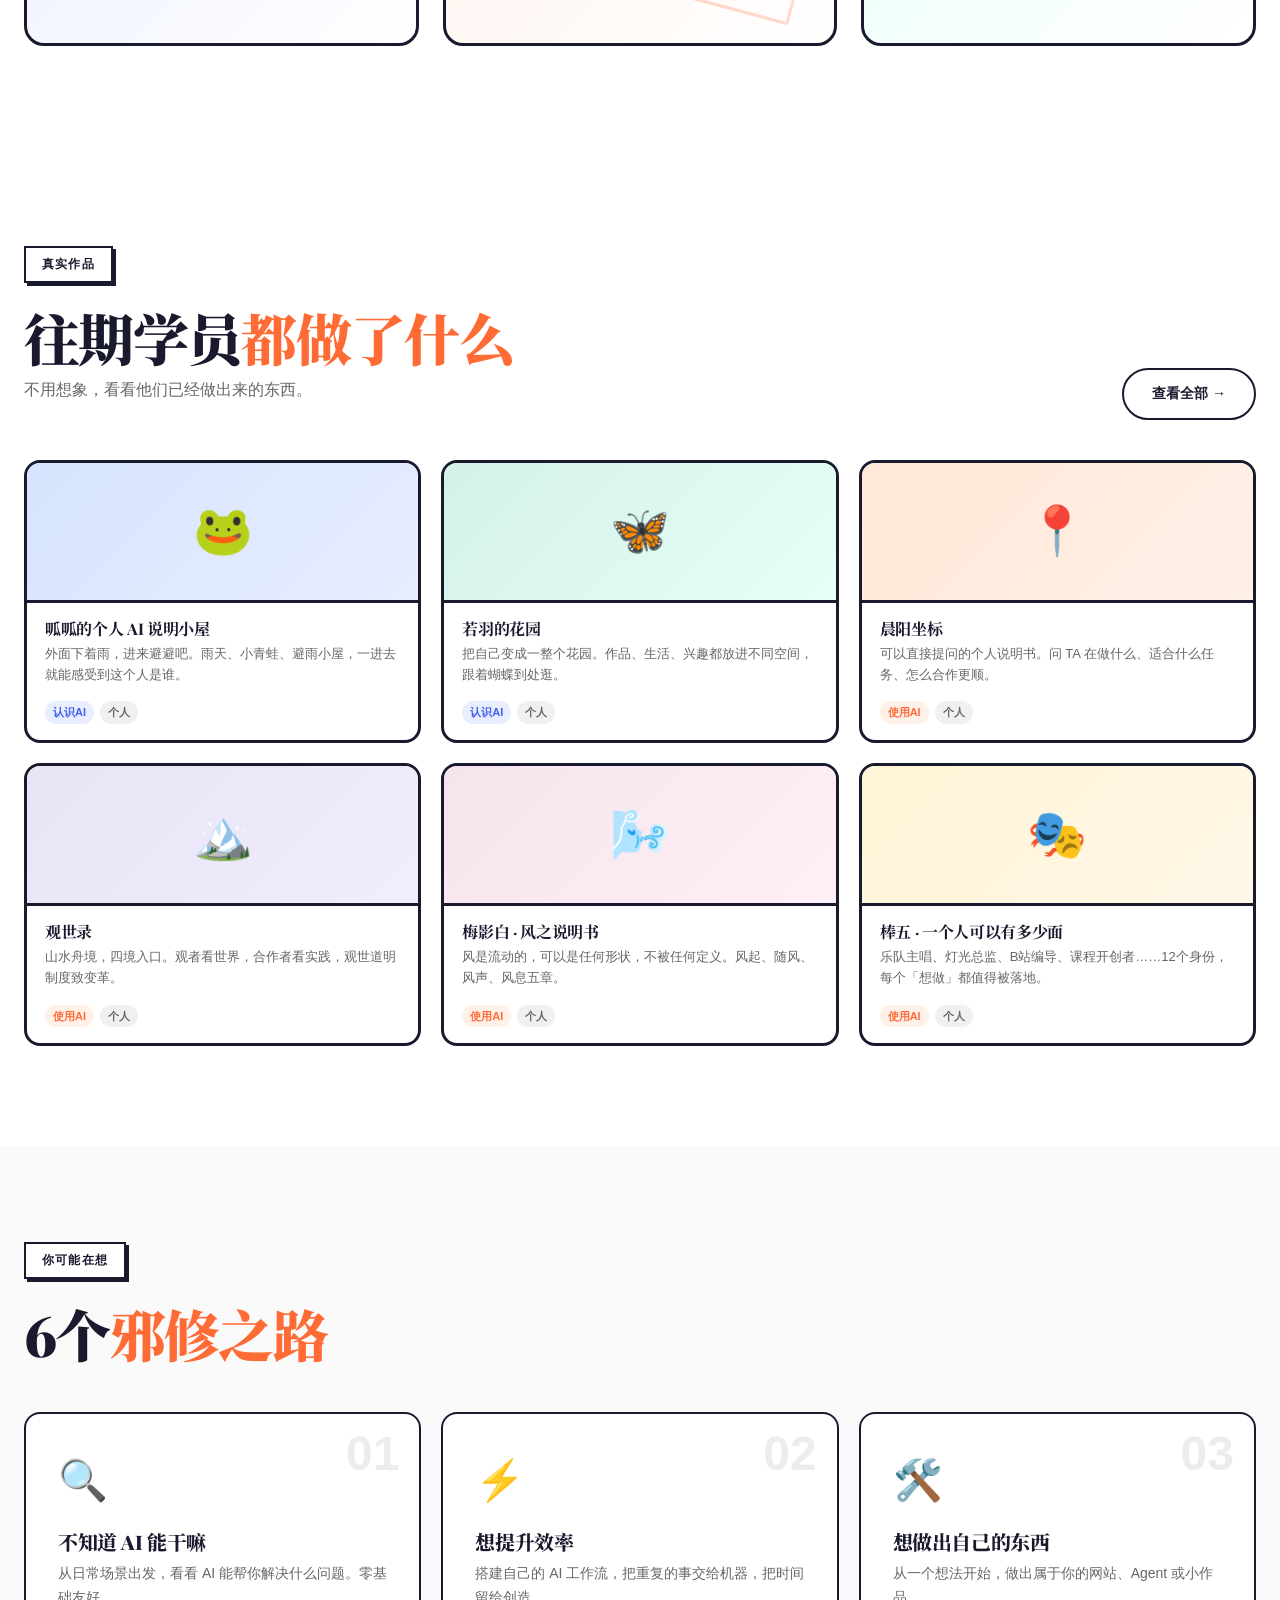
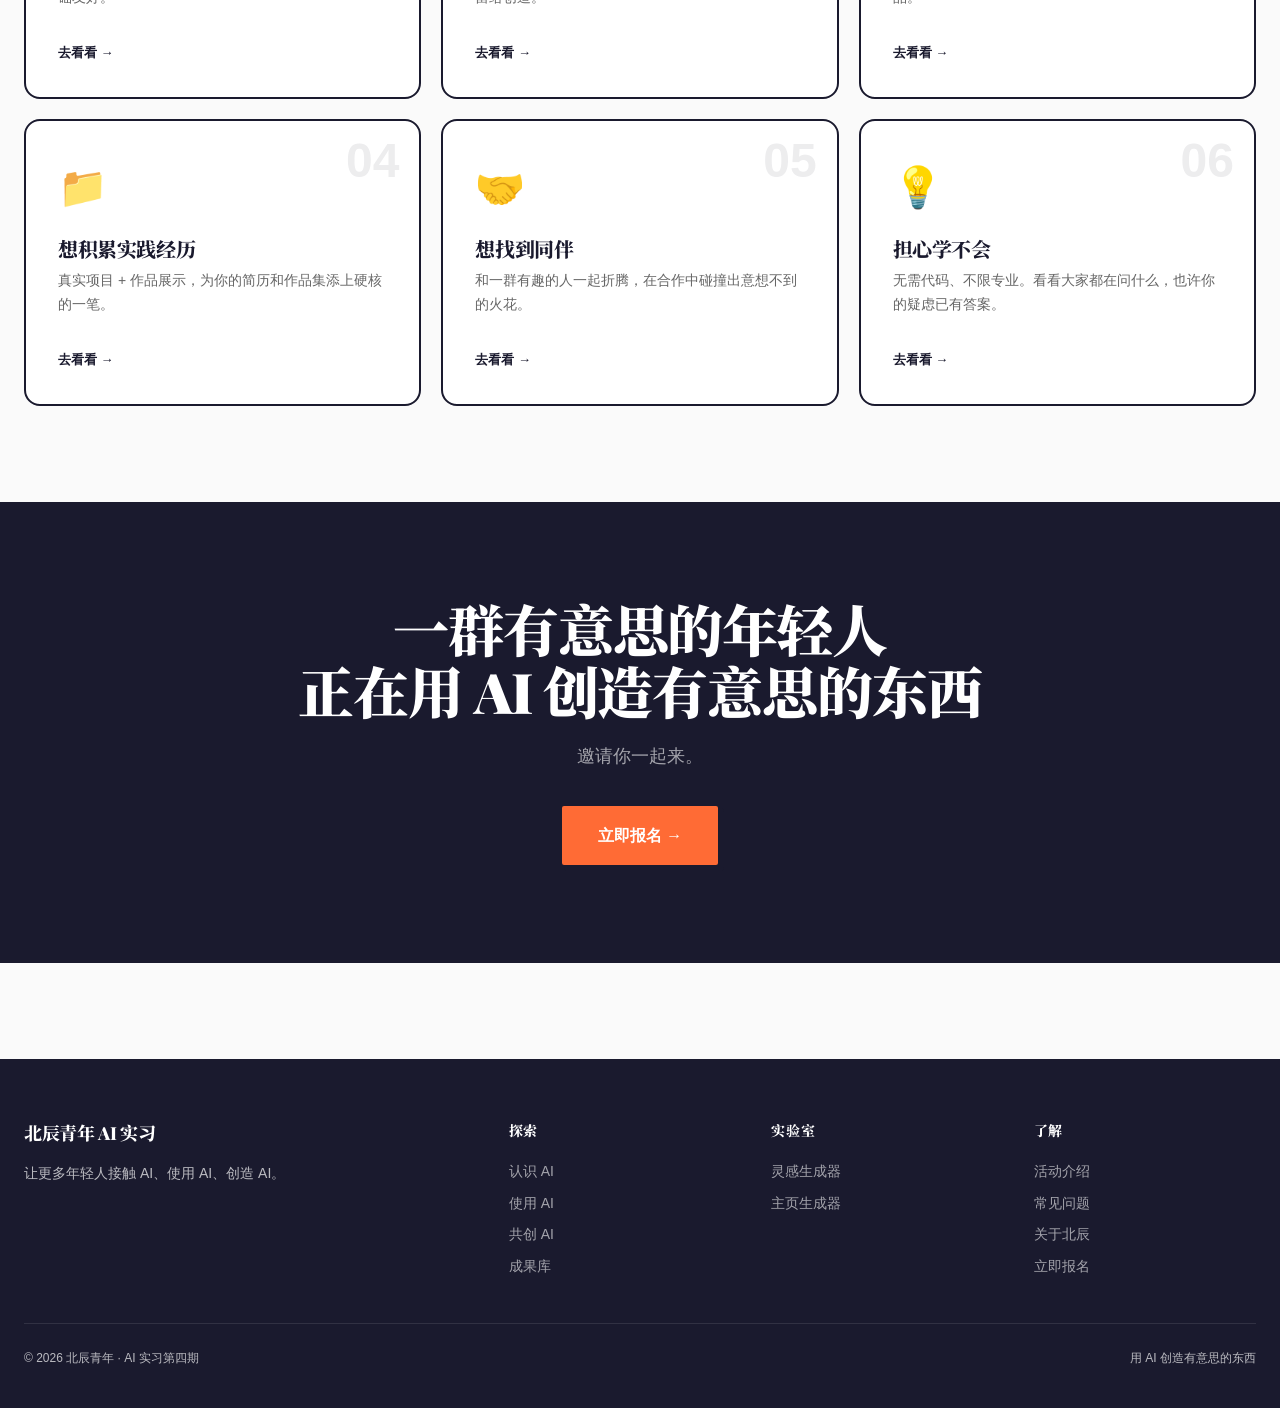
==== commit f82108eb: "feat: 字体分层(标题衬线+正文非衬线)、首页作品集展示、文案改为6个邪修之路" ====
--- a/index.html
+++ b/index.html
@@ -223,6 +223,70 @@
 
     @media (max-width: 900px) {
       .themes-grid { grid-template-columns: 1fr; }
+      .gallery-preview-grid { grid-template-columns: repeat(2, 1fr); }
+    }
+    @media (max-width: 600px) {
+      .gallery-preview-grid { grid-template-columns: 1fr; }
+    }
+
+    .gallery-preview-grid {
+      display: grid;
+      grid-template-columns: repeat(3, 1fr);
+      gap: 20px;
+    }
+    .preview-card {
+      border: 3px solid #1a1a2e;
+      border-radius: 16px;
+      overflow: hidden;
+      cursor: pointer;
+      transition: all 0.3s cubic-bezier(0.34, 1.56, 0.64, 1);
+      text-decoration: none;
+      color: inherit;
+      display: block;
+      background: #fff;
+    }
+    .preview-card:hover {
+      transform: translateY(-6px) rotate(-0.5deg);
+      box-shadow: 6px 6px 0 #1a1a2e;
+    }
+    .preview-card:nth-child(2):hover { transform: translateY(-6px) rotate(0.5deg); }
+    .preview-card:nth-child(4):hover { transform: translateY(-6px) rotate(0.5deg); }
+    .preview-card-cover {
+      height: 140px;
+      display: flex;
+      align-items: center;
+      justify-content: center;
+      font-size: 48px;
+      border-bottom: 3px solid #1a1a2e;
+    }
+    .preview-card-body {
+      padding: 16px 18px;
+    }
+    .preview-card-title {
+      font-size: 16px;
+      font-weight: 700;
+      margin-bottom: 6px;
+      font-family: var(--font-serif);
+    }
+    .preview-card-desc {
+      font-size: 13px;
+      color: #666;
+      line-height: 1.6;
+      display: -webkit-box;
+      -webkit-line-clamp: 2;
+      -webkit-box-orient: vertical;
+      overflow: hidden;
+    }
+    .preview-card-meta {
+      display: flex;
+      gap: 6px;
+      margin-top: 10px;
+    }
+    .preview-tag {
+      font-size: 11px;
+      padding: 2px 8px;
+      border-radius: 999px;
+      font-weight: 600;
     }
   </style>
 </head>
@@ -331,12 +395,29 @@
       </div>
     </section>
 
+    <!-- 学员作品墙 -->
+    <section class="gallery-preview" style="padding:100px 0;background:#fff;">
+      <div class="container">
+        <div class="reveal" style="display:flex;justify-content:space-between;align-items:flex-end;flex-wrap:wrap;gap:16px;margin-bottom:40px;">
+          <div>
+            <span class="page-header-badge">真实作品</span>
+            <h2 class="section-title" style="margin-bottom:8px;">往期学员<span class="accent">都做了什么</span></h2>
+            <p style="color:#666;font-size:16px;">不用想象，看看他们已经做出来的东西。</p>
+          </div>
+          <a href="gallery.html" class="btn btn-outline">查看全部 →</a>
+        </div>
+        <div class="gallery-preview-grid" id="galleryPreview">
+          <!-- JS渲染 -->
+        </div>
+      </div>
+    </section>
+
     <!-- 需求方向卡片 -->
     <section class="needs-section" style="background:#fafafa;">
       <div class="container">
         <div class="reveal">
           <span class="page-header-badge">你可能在想</span>
-          <h2 class="section-title">6个<span class="accent">常见的你</span></h2>
+          <h2 class="section-title">6个<span class="accent">邪修之路</span></h2>
         </div>
         <div class="needs-grid">
           <a href="discover.html" class="need-card reveal">
@@ -434,5 +515,47 @@
 
   <script src="assets/js/main.js"></script>
   <script src="assets/js/particle-field.js"></script>
+  <script src="assets/data/works.js"></script>
+  <script>
+    // 渲染首页精选作品（取6个）
+    (function() {
+      const container = document.getElementById('galleryPreview');
+      if (!container || !window.WORKS_DATA) return;
+      const featured = window.WORKS_DATA.slice(0, 6);
+      const catMap = {
+        discover: { name: '认识AI', color: '#4361EE', bg: '#E8EDFF' },
+        create: { name: '使用AI', color: '#FF6B35', bg: '#FFF0E8' },
+        collab: { name: '共创AI', color: '#059669', bg: '#E6FFF7' }
+      };
+      container.innerHTML = featured.map(w => {
+        const cat = catMap[w.category] || catMap.create;
+        return `
+          <a href="work-detail.html?id=${w.id}" class="preview-card reveal">
+            <div class="preview-card-cover" style="background:${w.gradient};">${w.emoji}</div>
+            <div class="preview-card-body">
+              <h4 class="preview-card-title">${w.title}</h4>
+              <p class="preview-card-desc">${w.desc}</p>
+              <div class="preview-card-meta">
+                <span class="preview-tag" style="background:${cat.bg};color:${cat.color};">${cat.name}</span>
+                <span class="preview-tag" style="background:#f0f0f0;color:#666;">${w.type === 'team' ? '小组' : '个人'}</span>
+              </div>
+            </div>
+          </a>
+        `;
+      }).join('');
+      // 对新添加的reveal元素启动观察
+      const observer = new IntersectionObserver(function(entries) {
+        entries.forEach(function(entry) {
+          if (entry.isIntersecting) {
+            entry.target.classList.add('visible');
+            observer.unobserve(entry.target);
+          }
+        });
+      }, { threshold: 0.1, rootMargin: '0px 0px -50px 0px' });
+      container.querySelectorAll('.reveal').forEach(function(el) {
+        observer.observe(el);
+      });
+    })();
+  </script>
 </body>
 </html>
--- a/assets/css/base.css
+++ b/assets/css/base.css
@@ -1,6 +1,9 @@
 /* ============================================
    北辰青年 AI 实习 - 基础样式与变量
    ============================================ */
+
+/* 字体引入：标题衬线 + 正文非衬线 */
+@import url('https://fonts.googleapis.com/css2?family=Noto+Serif+SC:wght@400;600;700;900&family=Playfair+Display:ital,wght@0,700;0,900;1,700&display=swap');
 
 /* --- CSS 变量 --- */
 :root {
@@ -27,9 +30,10 @@
   --color-border: #E8E8EE;
   --color-border-dark: #1A1A2E;
 
-  /* 字体 */
+  /* 字体：标题衬线，正文非衬线 */
   --font-sans: 'PingFang SC', 'Hiragino Sans GB', 'Microsoft YaHei', -apple-system, BlinkMacSystemFont, 'Segoe UI', sans-serif;
-  --font-display: 'PingFang SC', 'Hiragino Sans GB', 'Microsoft YaHei', sans-serif;
+  --font-serif: 'Playfair Display', 'Noto Serif SC', 'Songti SC', 'SimSun', Georgia, 'Times New Roman', serif;
+  --font-display: var(--font-serif);
   --font-mono: 'SF Mono', 'Fira Code', monospace;
 
   /* 字号 */
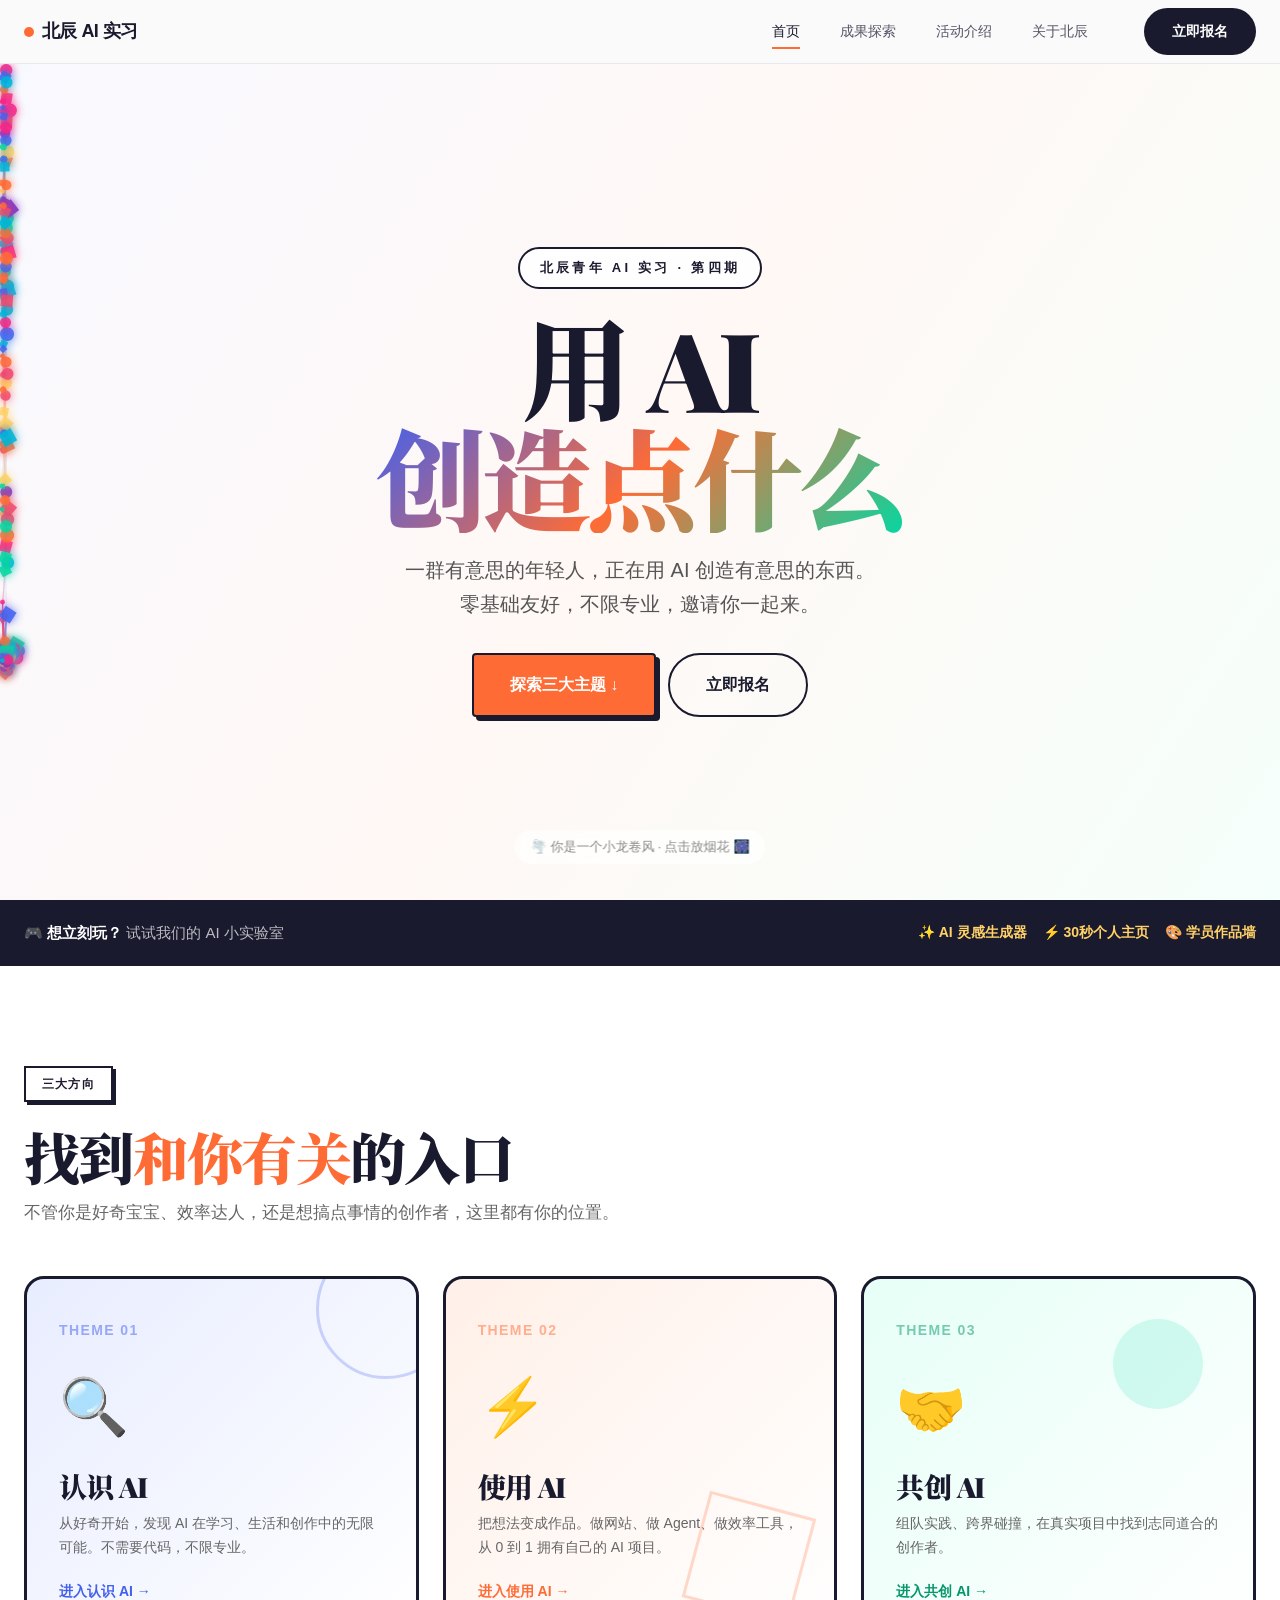
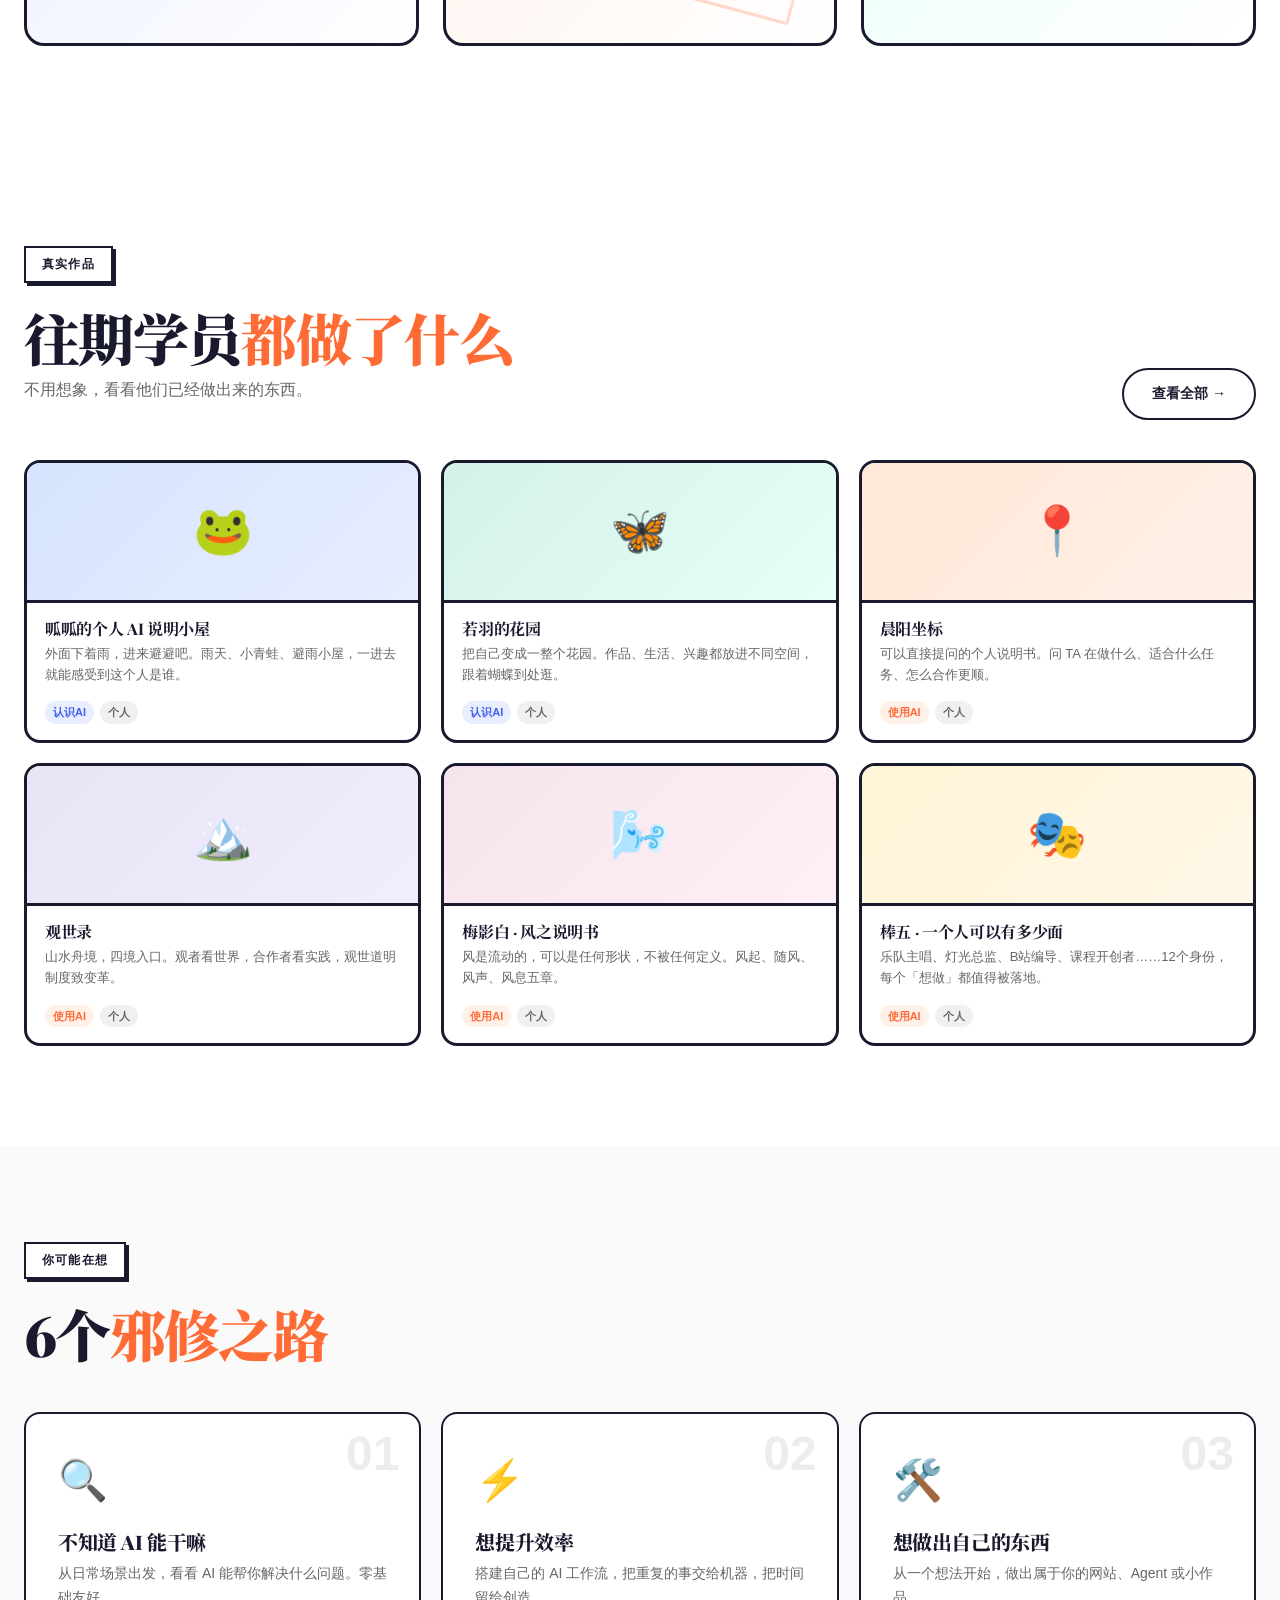
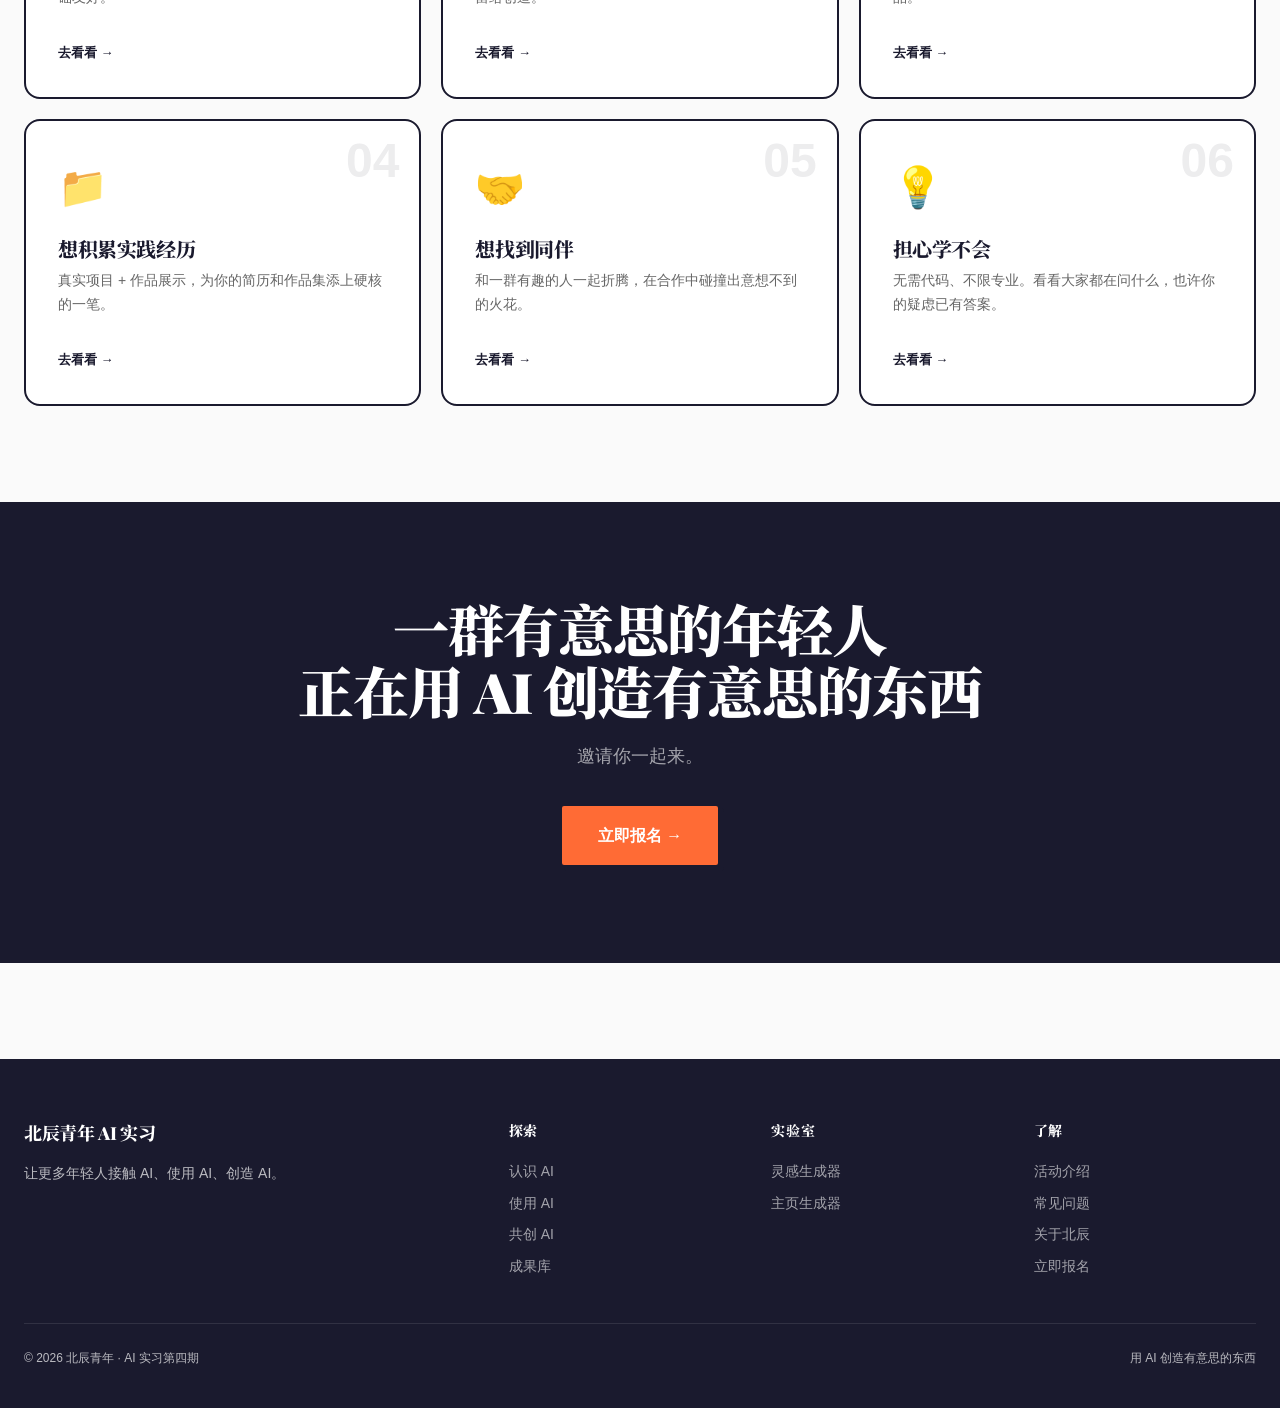
==== commit b6136dad: "feat: 鼠标本体改为漏斗形龙卷风，点击改为烟花绽放效果" ====
--- a/index.html
+++ b/index.html
@@ -334,7 +334,7 @@
           <a href="apply.html" class="btn btn-outline btn-lg">立即报名</a>
         </div>
       </div>
-      <div class="hero-hint">🖱️ 移动鼠标和粒子玩，点击有惊喜</div>
+      <div class="hero-hint">🌪️ 你是一个小龙卷风 · 点击放烟花 🎆</div>
     </section>
 
     <!-- 实验室快捷入口 -->
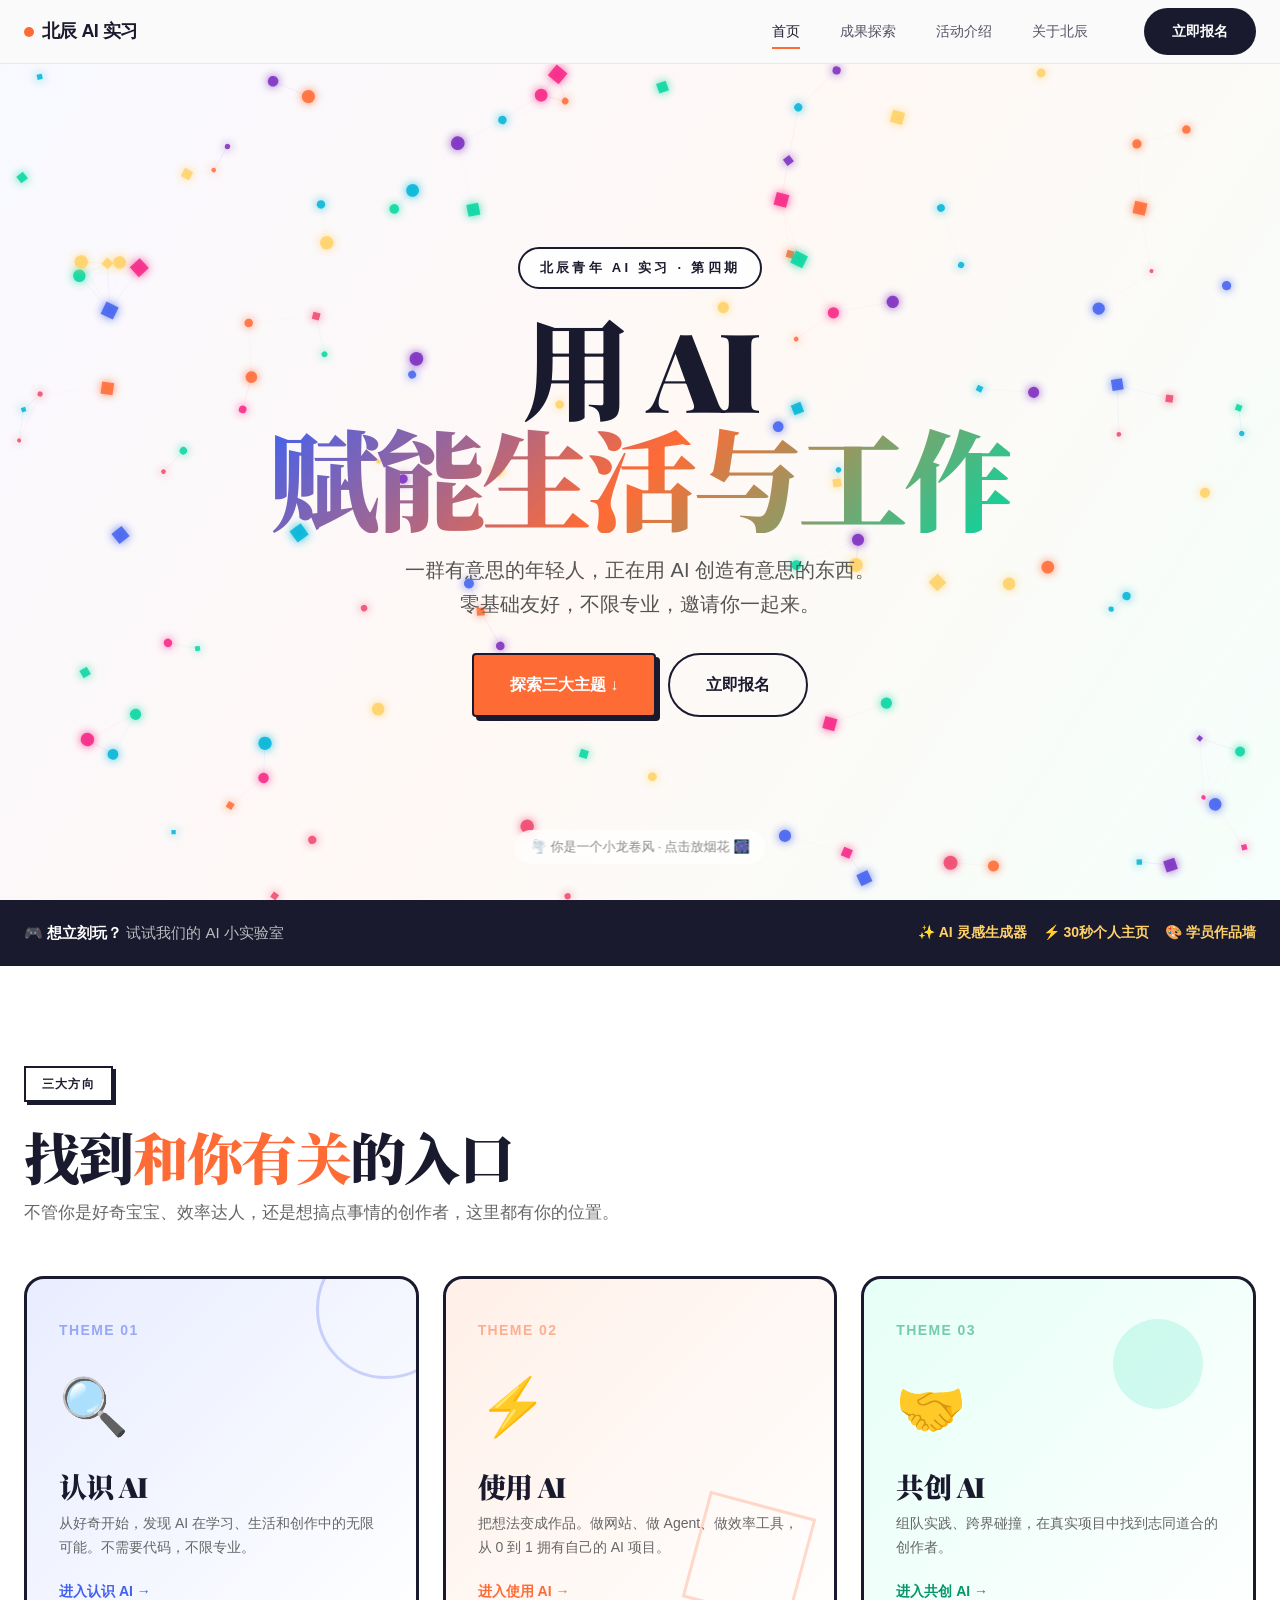
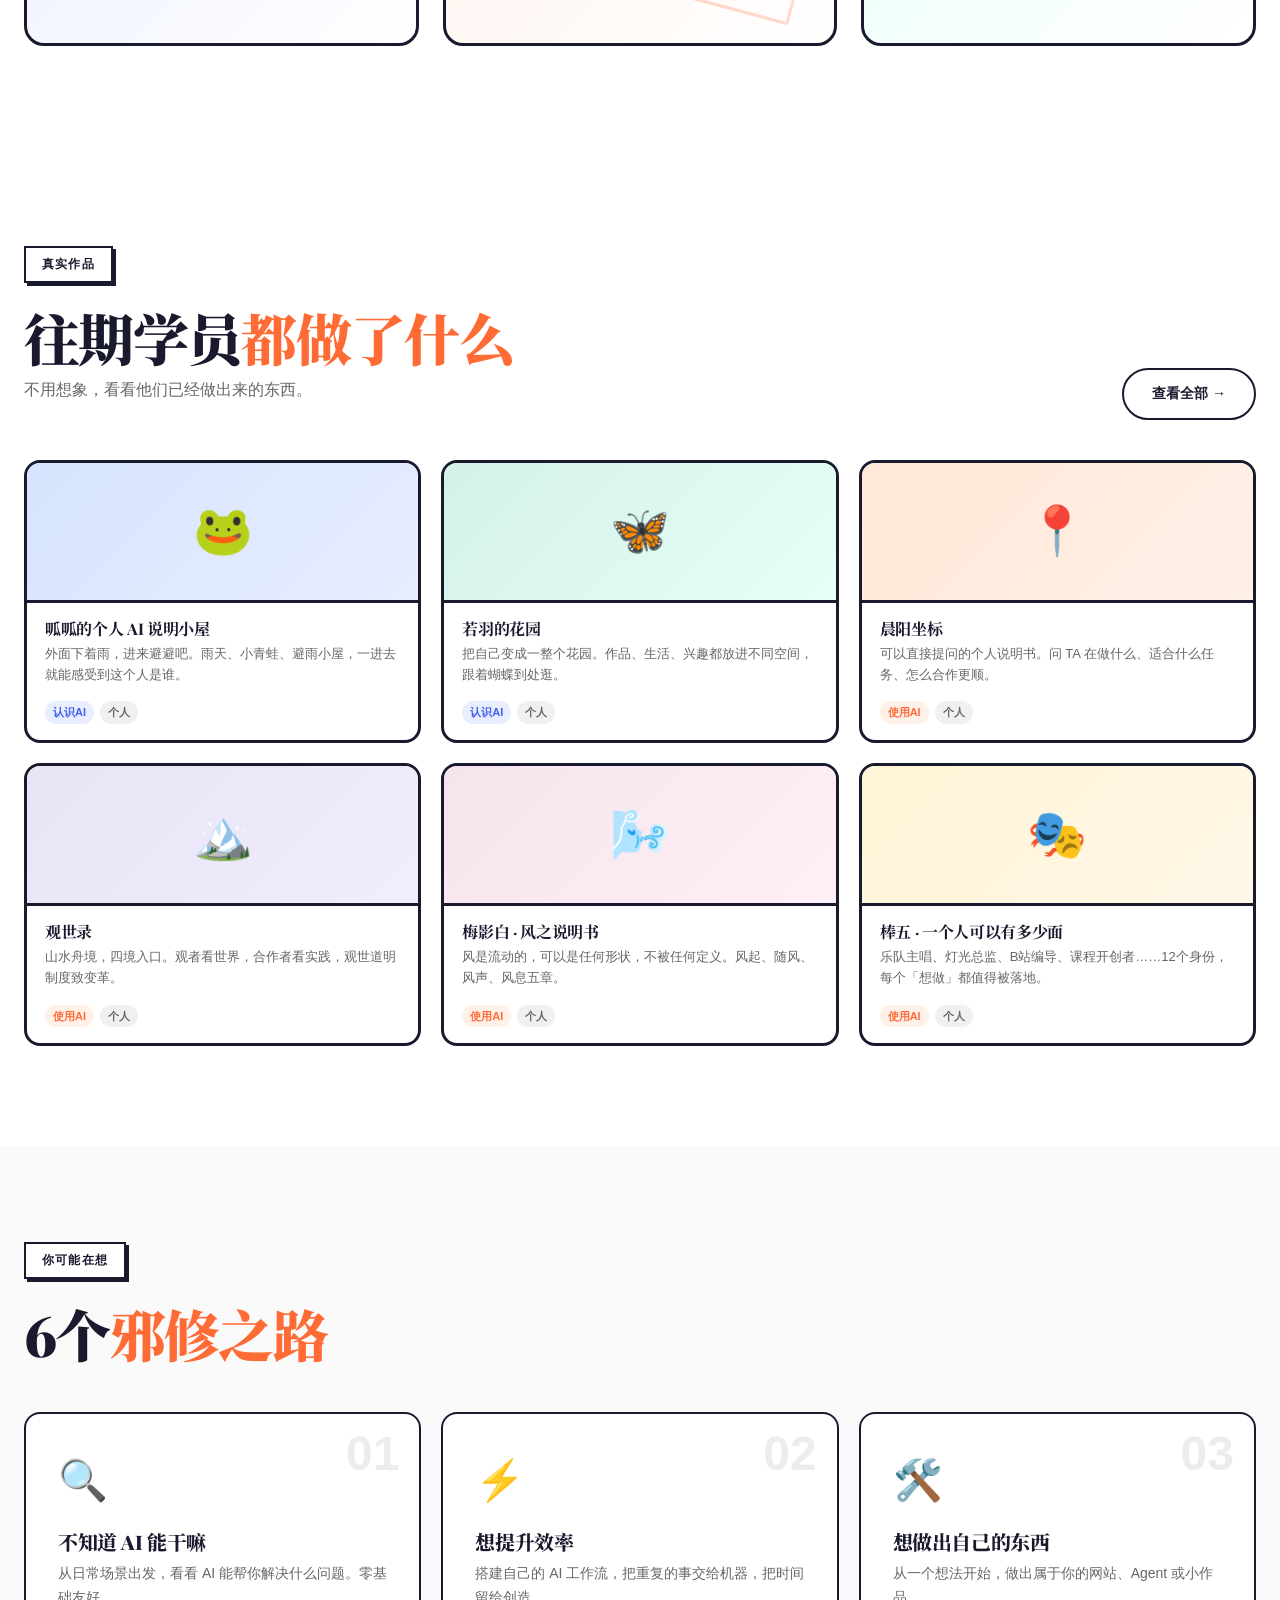
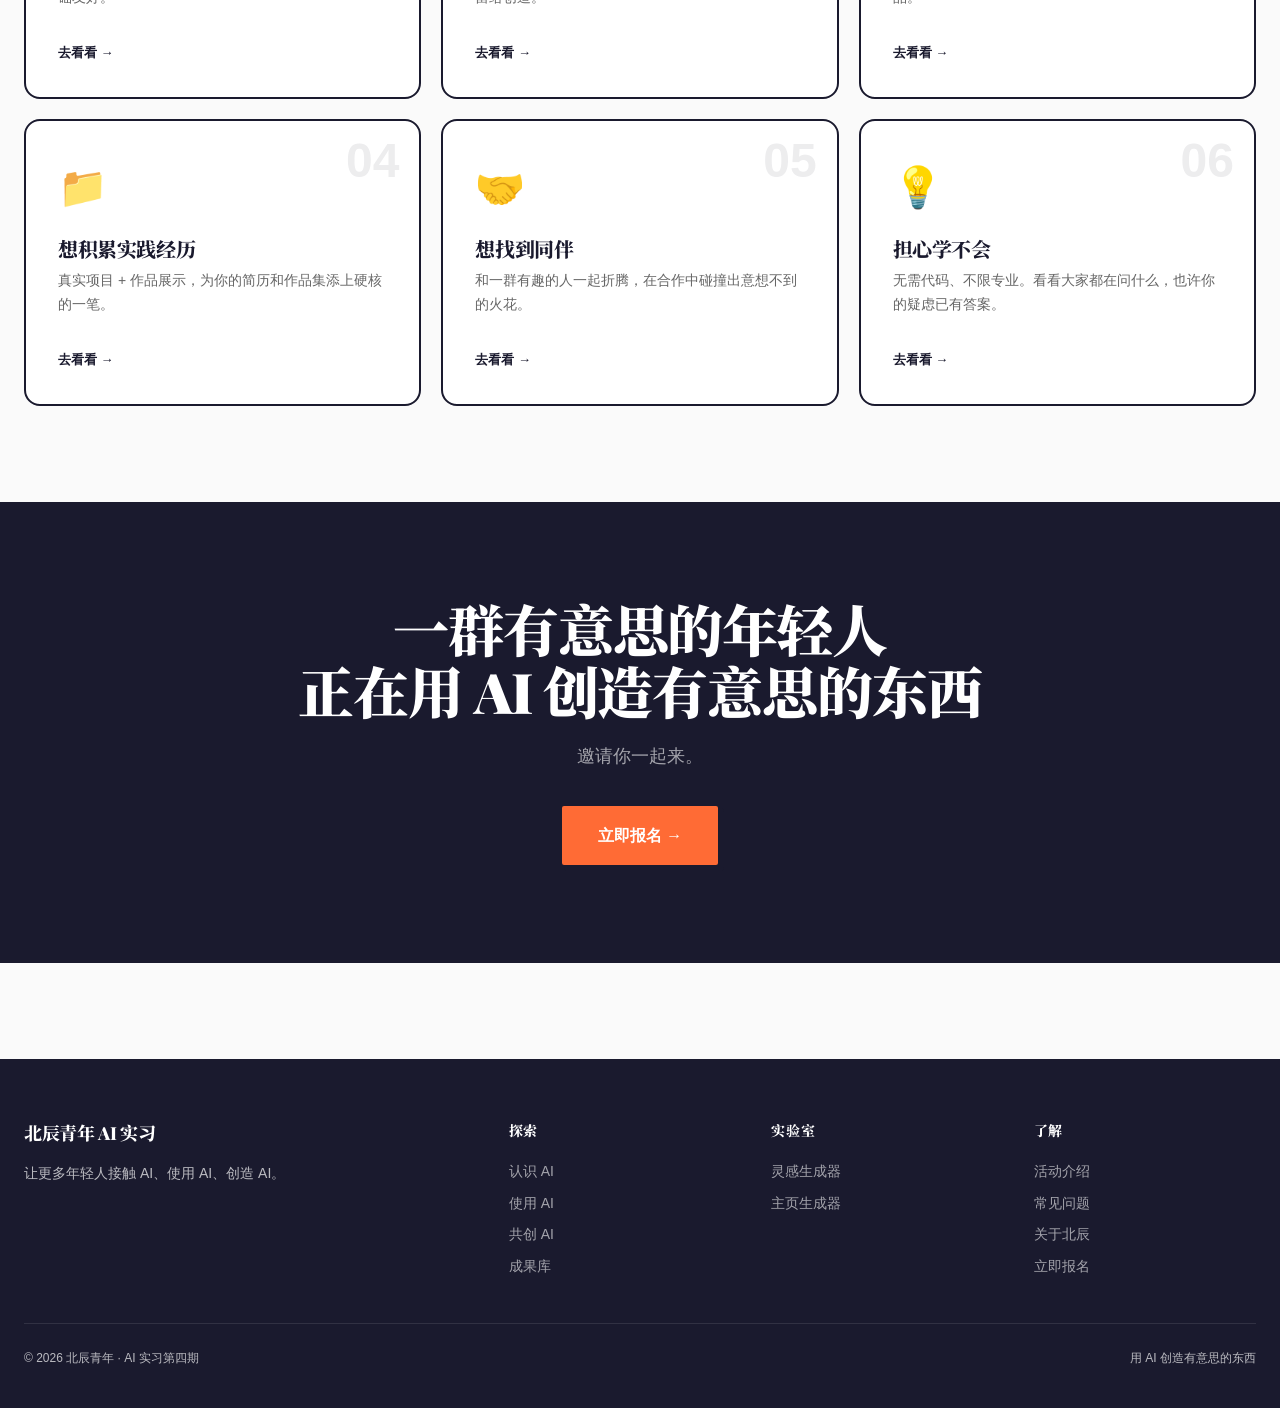
==== commit 73c35e44: "docs: 首页标题改为用AI赋能生活与工作" ====
--- a/index.html
+++ b/index.html
@@ -323,7 +323,7 @@
         <span class="hero-label">北辰青年 AI 实习 · 第四期</span>
         <h1 class="hero-title">
           用 AI
-          <span class="line2">创造点什么</span>
+          <span class="line2">赋能生活与工作</span>
         </h1>
         <p class="hero-desc">
           一群有意思的年轻人，正在用 AI 创造有意思的东西。<br>
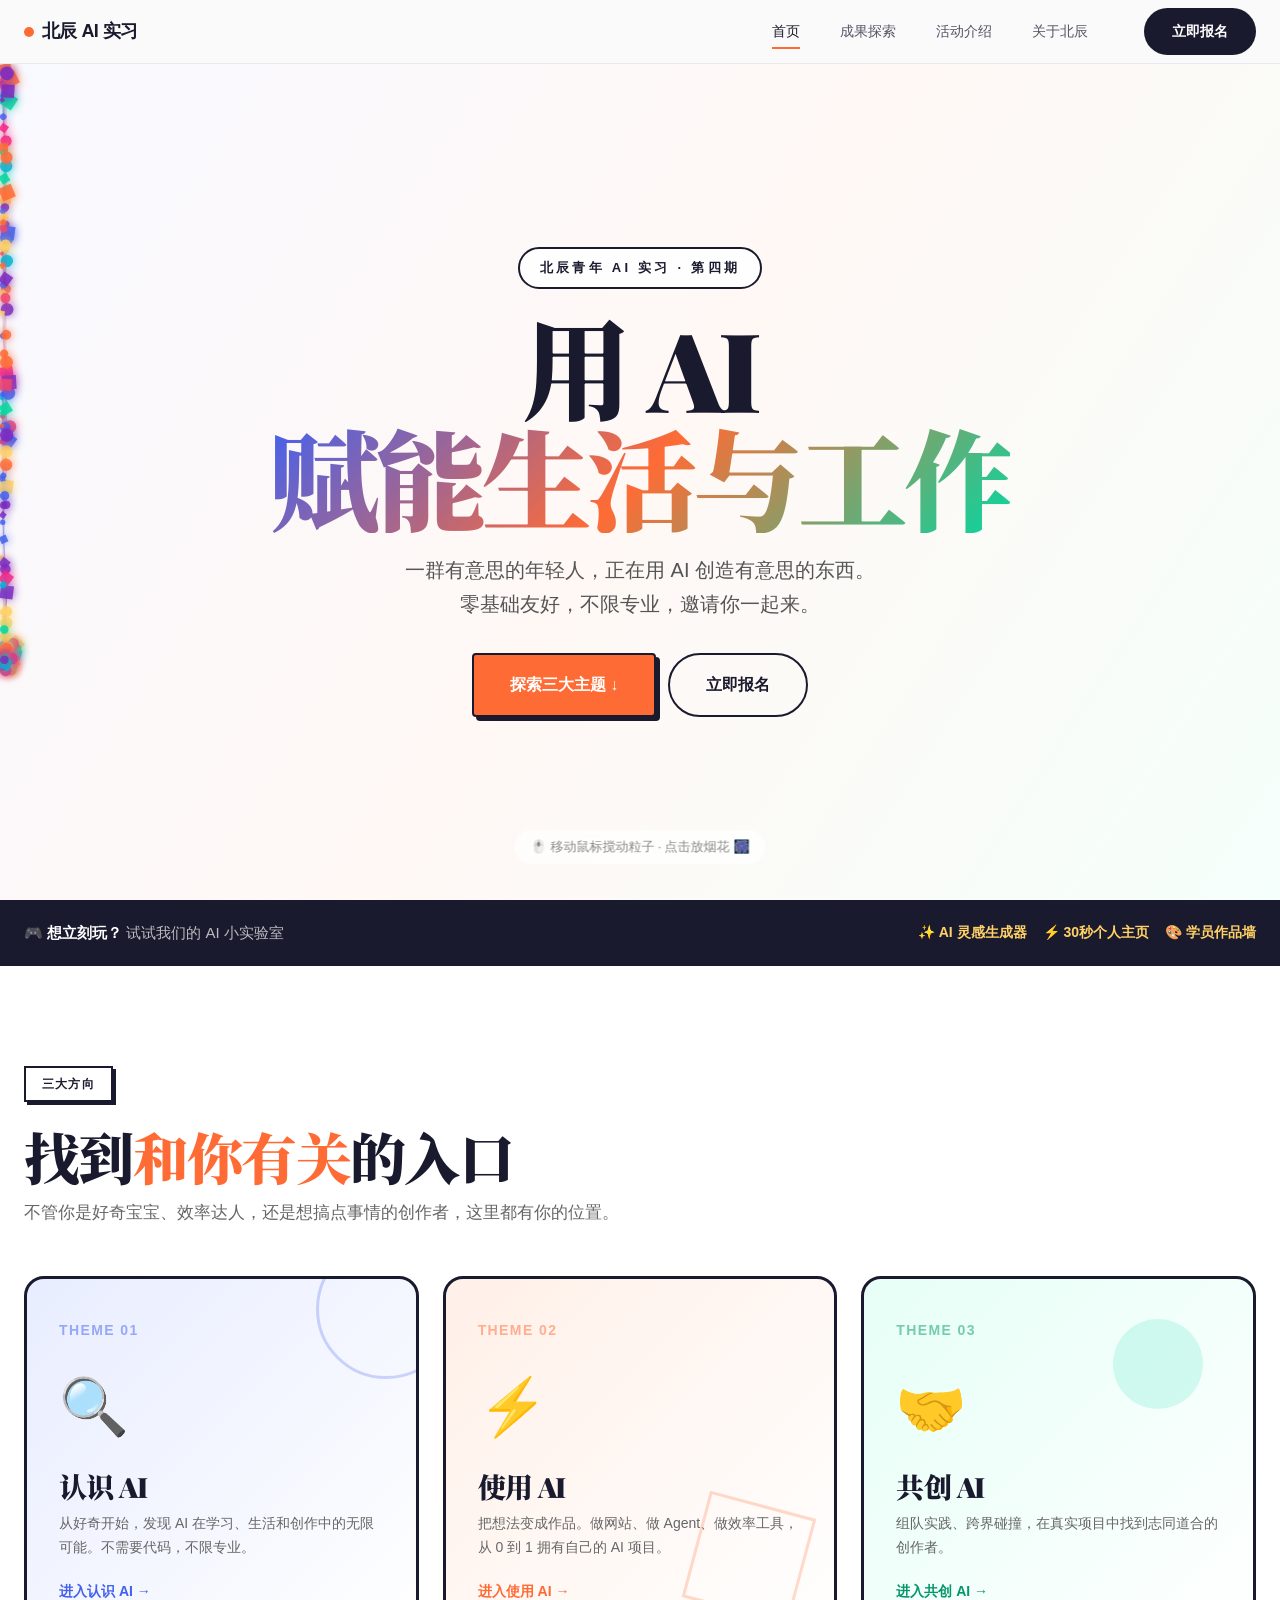
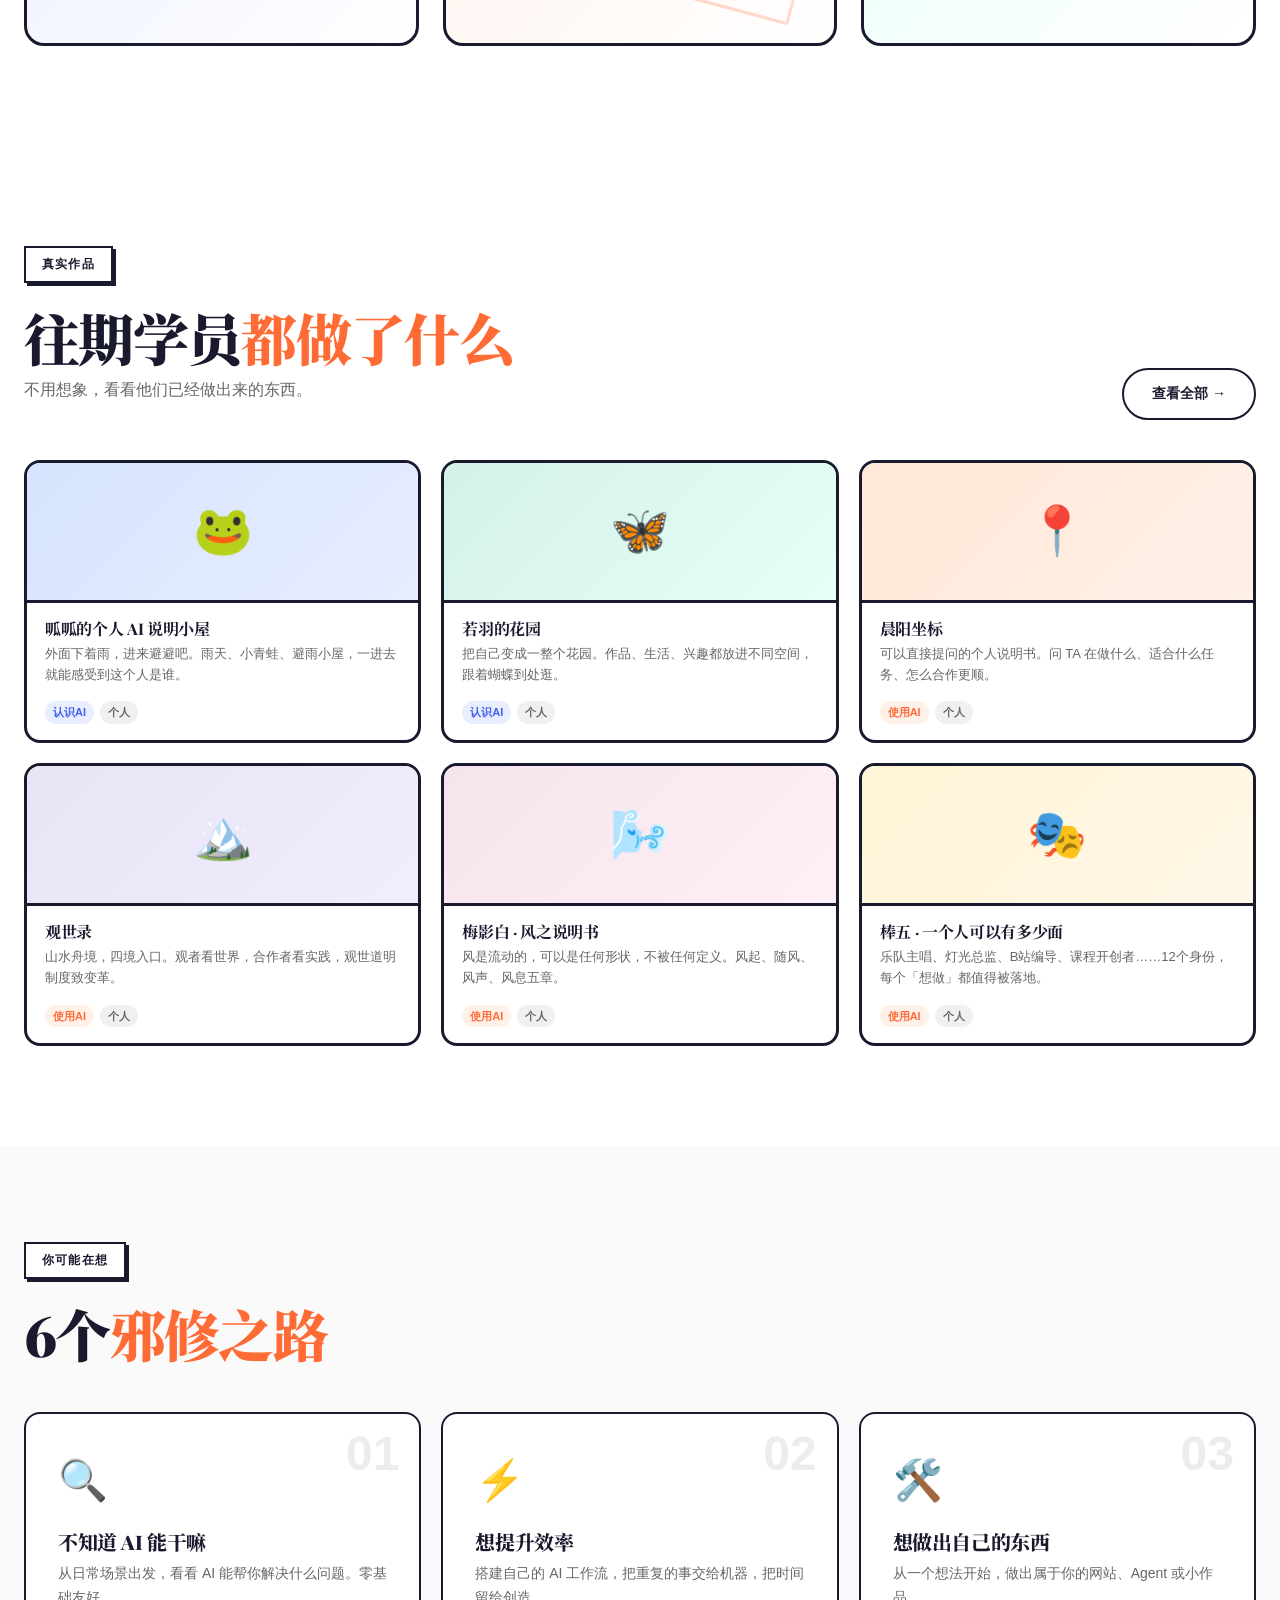
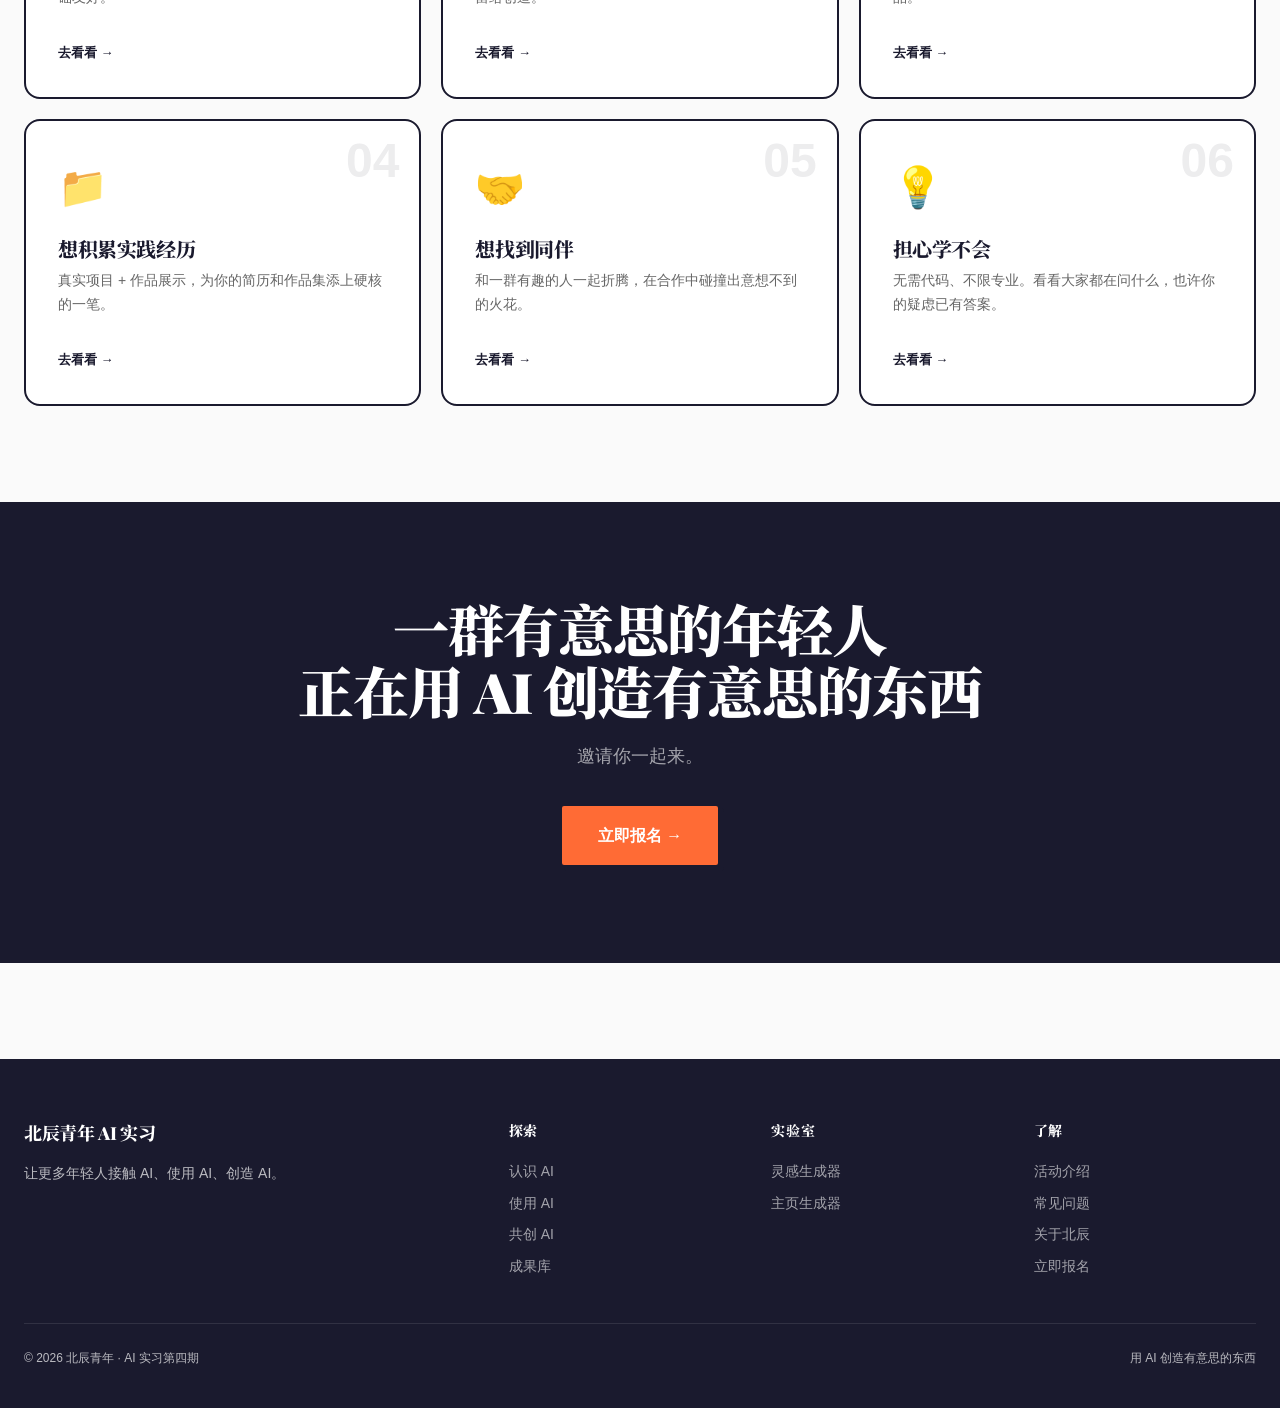
==== commit 972ba486: "fix: 恢复默认鼠标光标，保留粒子物理交互和烟花" ====
--- a/index.html
+++ b/index.html
@@ -334,7 +334,7 @@
           <a href="apply.html" class="btn btn-outline btn-lg">立即报名</a>
         </div>
       </div>
-      <div class="hero-hint">🌪️ 你是一个小龙卷风 · 点击放烟花 🎆</div>
+      <div class="hero-hint">🖱️ 移动鼠标搅动粒子 · 点击放烟花 🎆</div>
     </section>
 
     <!-- 实验室快捷入口 -->
